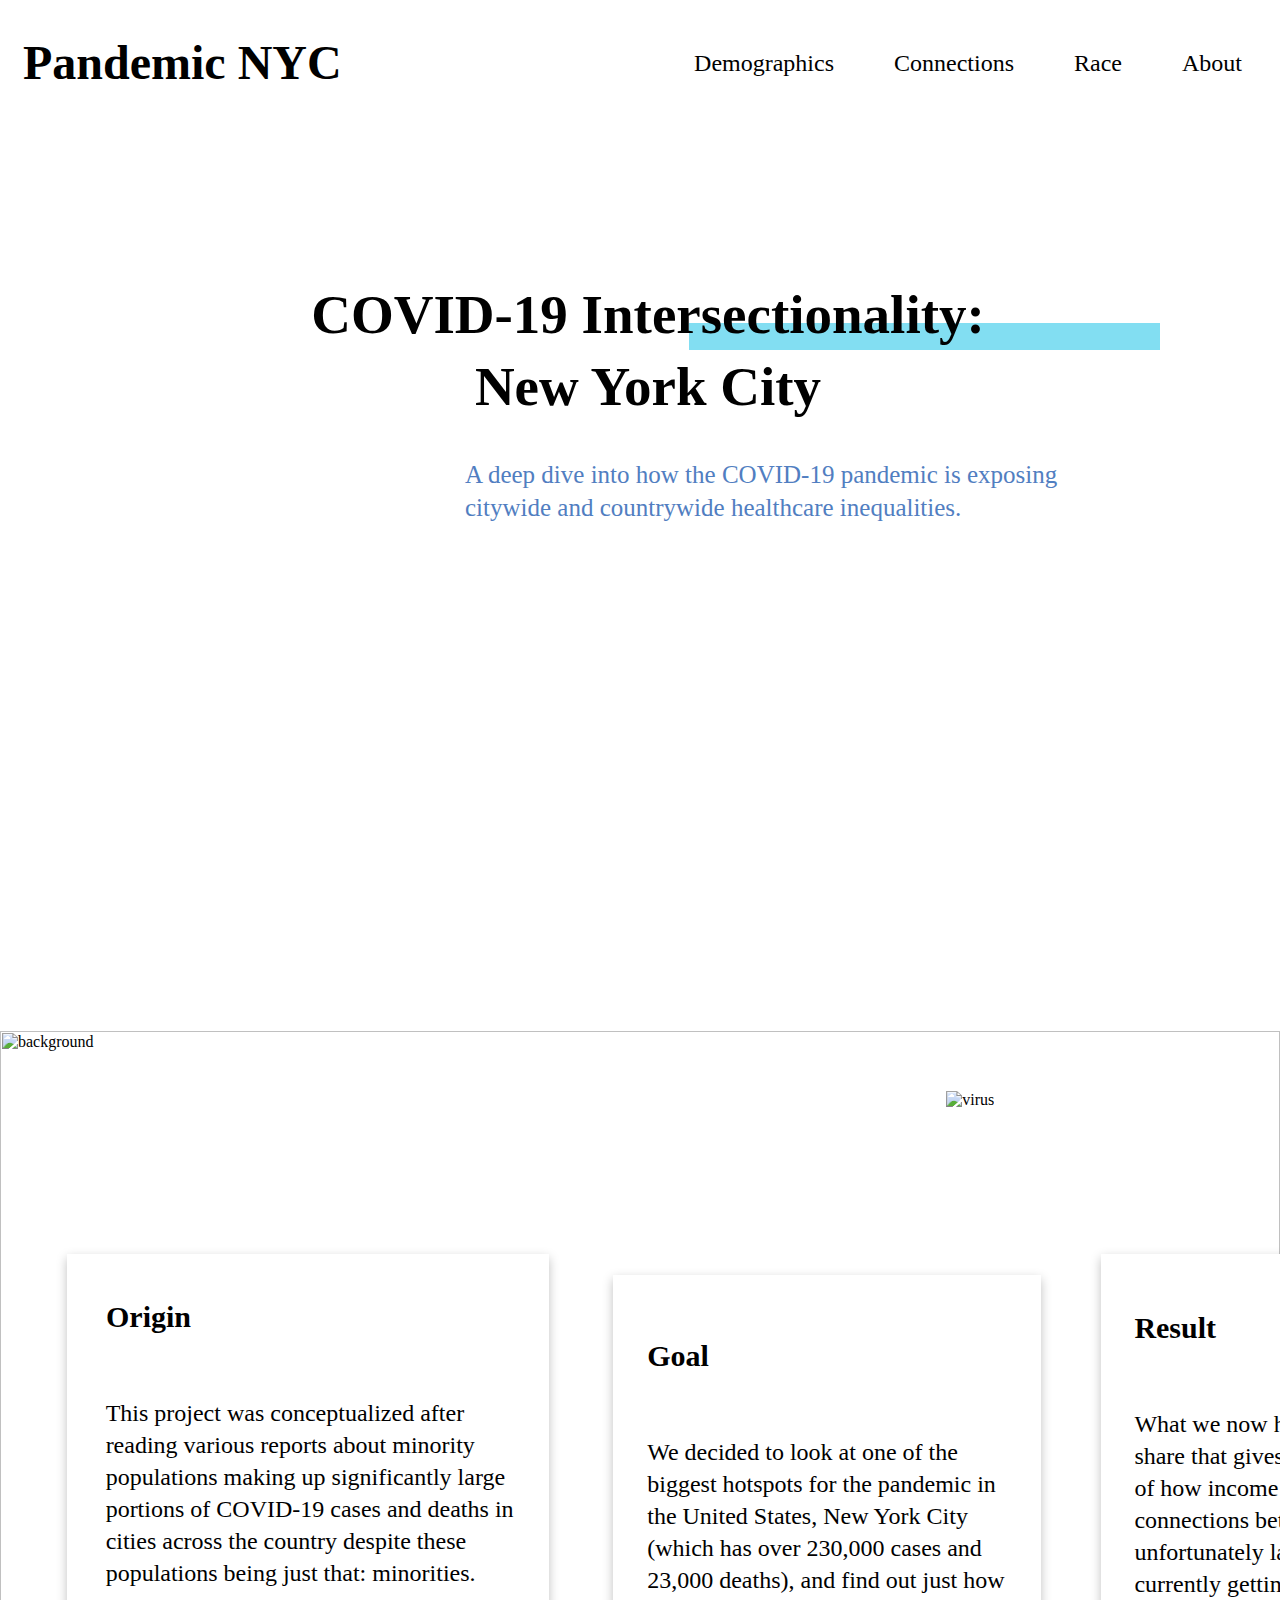
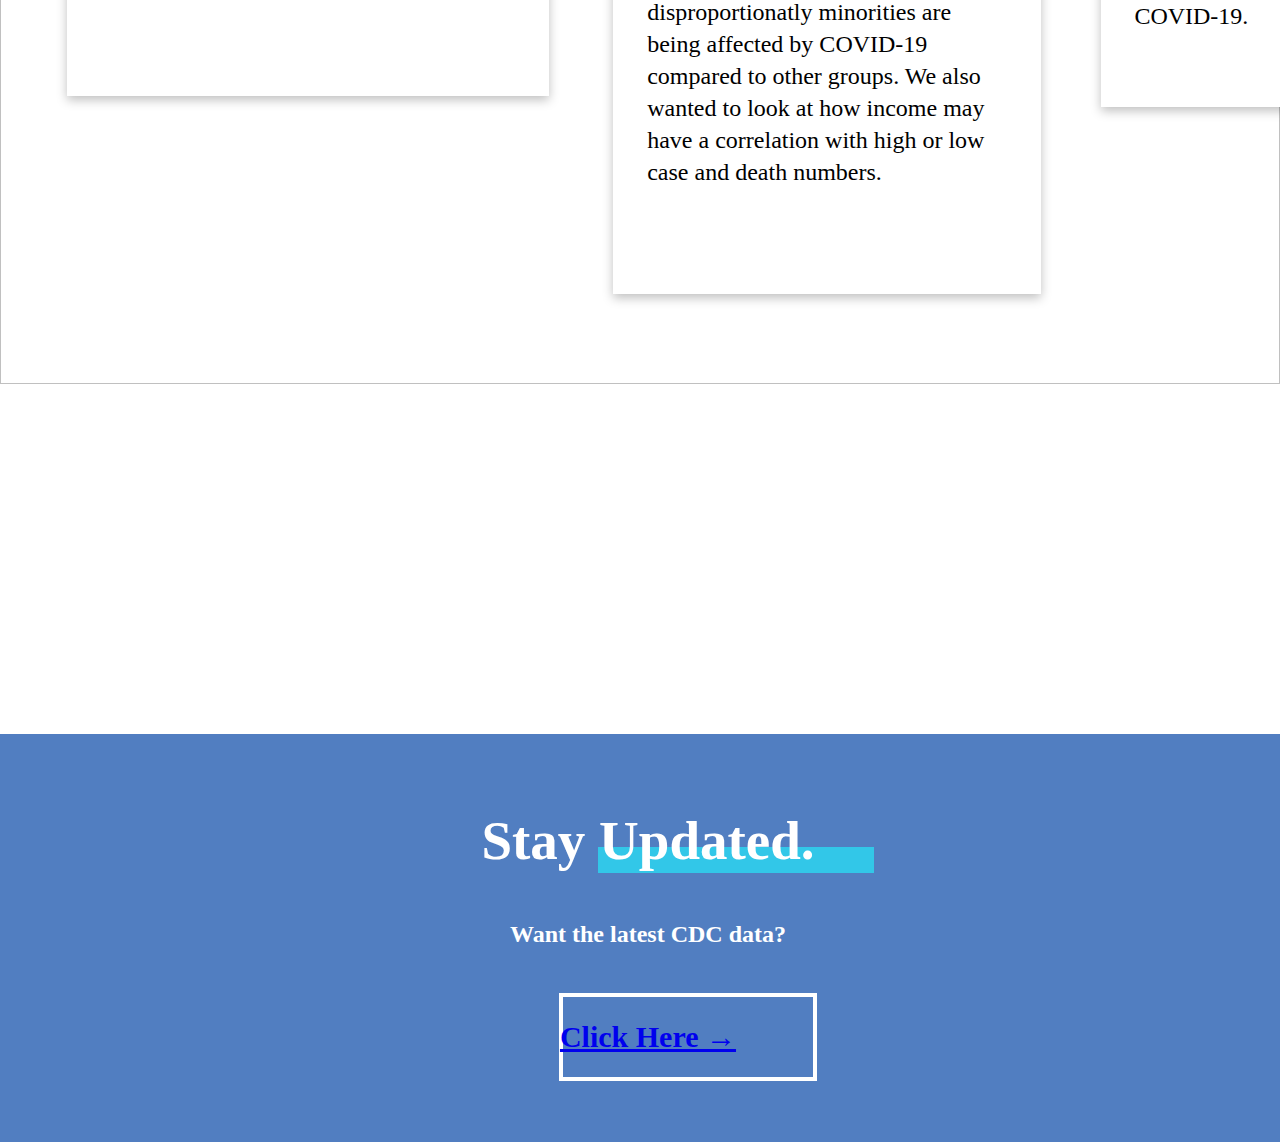
==== index.html @ a8d72f57 "Merge branch 'main' into main" ====
<header>
  <link rel="stylesheet" type="text/css" href="main.css" />
  <nav class="nav">   
    <h1>Pandemic NYC</h1>
    <ul class="nav-items">
      <li>Demographics</li>
      <li>Connections</li>
      <li>Race</li>
      <li>About</li>
    </ul>
  </nav>
</header>

<div class="title-text">
  <link rel="stylesheet" type="text/css" href="main.css" />
  <title1> COVID-19 Intersectionality:</title1>
  <title2>New York City</title2>
  <body1>
    A deep dive into how the COVID-19 pandemic is exposing citywide and countrywide healthcare inequalities.
  </body1>
  <rectangle1></rectangle1>
</div>

<div class="overview">


  <link rel="stylesheet" type="text/css" href="main.css" />
  <rectangle2></rectangle2>
  <rectangle3></rectangle3>

<div>
  
  <div id="image-b">
    <img src="image 3.png" alt="background" style="width: 100%;" height= "953px">
    <link rel="stylesheet" type="text/css" href="main.css" />
  </div>
  
  
  <div id="title3">
    <body> OVERVIEW 
      <link rel="stylesheet" type="text/css" href="main.css" />
    </body>
  </div>
  
  <div id="virus">
    <img src="Virus.png" alt="virus">
    <link rel="stylesheet" type="text/css" href="main.css" />
  </div>
  
  <div id="background_r1">
    <rectangle>
      <link rel="stylesheet" type="text/css" href="main.css" />
    </rectangle>
  </div>

  <div id="text_title">
    <header>Origin
      <link rel="stylesheet" type="text/css" href="main.css" />
    </header>
  </div>

  <div id="text_bod">
    <body>This project was conceptualized after reading various reports about minority populations making up significantly large portions of COVID-19 cases and deaths in cities across the country despite these populations being just that: minorities. 
      <link rel="stylesheet" type="text/css" href="main.css" />
    </body>
  </div>

  <div id="bottom_box">
    <rectangle>
      <link rel="stylesheet" type="text/css" href="main.css" />
    </rectangle>
  </div>

  <div id="updated">
    <body>Stay Updated.
      <link rel="stylesheet" type="text/css" href="main.css" />
    </body>
  </div>
  
  <div id="latest">
    <body>Want the latest CDC data?
      <link rel="stylesheet" type="text/css" href="main.css" />
    </body>
  </div>

  <div id="clickhere">
    <a href="https://covid.cdc.gov/covid-data-tracker/#trends_dailytrendscases" target="_blank">
      <body>Click Here →
        <link rel="stylesheet" type="text/css" href="main.css" />
      </body>
    </a>
  </div>

  <div id="background_r2">
    <rectangle>
      <link rel="stylesheet" type="text/css" href="main.css" />
    </rectangle>
  </div>

  <div id="text_title2">
    <header>Goal
      <link rel="stylesheet" type="text/css" href="main.css" />
    </header>
  </div>

  <div id="text_bod2">
    <body>We decided to look at one of the biggest hotspots for the pandemic in the United States, New York City (which has over 230,000 cases and 23,000 deaths), and find out just how disproportionatly minorities are being affected by COVID-19 compared to other groups. We also wanted to look at how income may have a correlation with high or low case and death numbers.
      <link rel="stylesheet" type="text/css" href="main.css" />
    </body>
  </div>
  
  <div id="background_r3">
    <rectangle>
      <link rel="stylesheet" type="text/css" href="main.css" />
    </rectangle>
  </div>

  <div id="text_title3">
    <header>Result
      <link rel="stylesheet" type="text/css" href="main.css" />
    </header>
  </div>

  <div id="text_bod3">
    <body>What we now have is lots of data to share that gives us a clearer picture of how income and race, and the connections between them, play an unfortunately large role in who is currently getting and dying from COVID-19.
      <link rel="stylesheet" type="text/css" href="main.css" />
    </body>
  </div>

</div>
---- main.css ----
nav {
  font-family: Futura;
  font-style: normal;
  font-weight: 300;
  font-size: 24px;
  line-height: 32px;
  color: #000000;
}

h1 {
  padding: 0px 15px;
}

.nav {
  display: flex;
  justify-content: space-between;
  align-items: center;
}

.nav-items {
  list-style: none;
  display: flex;
}

.nav-items > li {
  padding: 15px 30px;
}

title1 {
  position: absolute;
width: 100%;
height: 144px;
top: 278px;
text-align: center;

font-family: Futura;
font-style: normal;
font-weight: bold;
font-size: 55px;
line-height: 73px;


color: #000000;
}

title2 {
position: absolute;
width: 100%;
height: 83px;
top: 350px;
text-align: center;

font-family: Futura;
font-style: normal;
font-weight: bold;
font-size: 55px;
line-height: 73px;

color: #000000;

}

rectangle1 {
  position: absolute;
width: 471px;
height: 27px;
left: 689px;
top: 323px;
z-index: -1;
background: #82DEF2;
}

rectangle2 {
  position: absolute;
width: 276px;
height: 26px;
left: 46.7%;
top: 2447px;
z-index: -1;
background: #32C7E8;
margin: auto;
}

rectangle3 {
position: absolute;
width: 257.53px;
height: 88.4px;
left: 43.7%;
top: 2593px;

background: #517EC1;
border: 4px solid #FFFFFF;
box-sizing: border-box;
}
body1 {
position: absolute;
width: 679px;
height: 83px;
left: 465px;
top: 458px;

font-family: Futura;
font-style: normal;
font-weight: 500;
font-size: 25px;
line-height: 33px;

color: #517EC1;
}

#image-b {
  position: absolute;
width: 100%;
left: 0px;
top: 1031px;
}

#title3 {
  position: absolute;
width: 372.45px;
height: 95.3px;
left: 586.35px;
top: 1083.83px;

font-family: Futura;
font-style: normal;
font-weight: bold;
font-size: 55px;
line-height: 73px;
text-align: center;

color: #FFFFFF;

}

#virus {
  position: absolute;
width: 372.45px;
height: 95.3px;
left: 946.35px;
top: 1090.83px;
}

#background_r1 {
  position: absolute;
  width: 482.43px;
  height: 442.08px;
  left: 67.04px;
  top: 1253.57px;
  
  background: #FFFFFF;
  box-shadow: 0px 4px 10px rgba(0, 0, 0, 0.25);
  transform: matrix(1, 0, 0, 1, 0, 0);
}


#text_title {
  position: absolute;
width: 226px;
height: 57px;
left: 106px;
top: 1297px;

font-family: Futura;
font-style: normal;
font-weight: bold;
font-size: 30px;
line-height: 40px;

color: #000000;

}

#text_bod {
  position: absolute;
width: 408.86px;
height: 425.9px;
left: 105.64px;
top: 1397.06px;

font-family: Futura;
font-style: normal;
font-weight: 500;
font-size: 24px;
line-height: 32px;

color: #000000;
}


#bottom_box {

  position: absolute;
width: 100%;
height: 408px;
left: 0px;
top: 2334px;
z-index: -2;

background: #517EC1;
}

#background_r2 {
  position: absolute;
width: 428.45px;
height: 619.5px;
left: 612.95px;
top: 1274.76px;

background: #FFFFFF;
box-shadow: 0px 4px 10px rgba(0, 0, 0, 0.25);
transform: matrix(1, 0, 0, 1, 0, 0);
}

#text_title2 {
  position: absolute;
width: 363.11px;
height: 578.19px;
left: 647.23px;
top: 1335.55px;

font-family: Futura;
font-style: normal;
font-weight: bold;
font-size: 30px;
line-height: 40px;

color: #000000;

}

#text_bod2 {
  position: absolute;
width: 363.11px;
height: 578.19px;
left: 647.23px;
top: 1435.55px;

font-family: Futura;
font-style: normal;
font-weight: 500;
font-size: 24px;
line-height: 32px;

color: #000000;

}

#background_r3 {
  position: absolute;
  width: 425.66px;
  height: 453.49px;
  left: 1101.4px;
  top: 1253.8px;
  
  background: #FFFFFF;
  box-shadow: 0px 4px 10px rgba(0, 0, 0, 0.25);
  transform: matrix(1, 0, 0, 1, 0, 0);
}

#text_title3 {
  position: absolute;
width: 360.75px;
height: 338.73px;
left: 1134.39px;
top: 1307.58px;

font-family: Futura;
font-style: normal;
font-weight: bold;
font-size: 30px;
line-height: 40px;

color: #000000;
}

#text_bod3 {
position: absolute;
width: 360.75px;
height: 338.73px;
left: 1134.39px;
top: 1407.58px;
font-family: Futura;
font-style: normal;
font-weight: 500;
font-size: 24px;
line-height: 32px;
color: #000000;
}

#updated {
position: absolute;
width: 100%;
height: 86px;
top: 2404px;
text-align: center;
font-family: Futura;
font-style: normal;
font-weight: bold;
font-size: 55px;
line-height: 73px;
color: #FFFFFF;
}

#latest {
position: absolute;
width: 100%;
height: 48px;
top: 2518px;
text-align: center;
font-family: Futura;
font-style: normal;
font-weight: bold;
font-size: 24px;
line-height: 32px;
color: #FFFFFF;
}

#clickhere {
position: absolute;
width: 100%;
height: 40px;
top: 2617px;
text-align: center;
font-family: Futura;
font-style: normal;
font-weight: bold;
font-size: 30px;
line-height: 40px;
color: #FFFFFF;
}

/* visited link */
a:visited {
  color: #FFFFFF;
}


/* selected link */
a:active {
  color: #FFFFFF;
}
---- main.css ----
nav {
  font-family: Futura;
  font-style: normal;
  font-weight: 300;
  font-size: 24px;
  line-height: 32px;
  color: #000000;
}

h1 {
  padding: 0px 15px;
}

.nav {
  display: flex;
  justify-content: space-between;
  align-items: center;
}

.nav-items {
  list-style: none;
  display: flex;
}

.nav-items > li {
  padding: 15px 30px;
}

title1 {
  position: absolute;
width: 100%;
height: 144px;
top: 278px;
text-align: center;

font-family: Futura;
font-style: normal;
font-weight: bold;
font-size: 55px;
line-height: 73px;


color: #000000;
}

title2 {
position: absolute;
width: 100%;
height: 83px;
top: 350px;
text-align: center;

font-family: Futura;
font-style: normal;
font-weight: bold;
font-size: 55px;
line-height: 73px;

color: #000000;

}

rectangle1 {
  position: absolute;
width: 471px;
height: 27px;
left: 689px;
top: 323px;
z-index: -1;
background: #82DEF2;
}

rectangle2 {
  position: absolute;
width: 276px;
height: 26px;
left: 46.7%;
top: 2447px;
z-index: -1;
background: #32C7E8;
margin: auto;
}

rectangle3 {
position: absolute;
width: 257.53px;
height: 88.4px;
left: 43.7%;
top: 2593px;

background: #517EC1;
border: 4px solid #FFFFFF;
box-sizing: border-box;
}
body1 {
position: absolute;
width: 679px;
height: 83px;
left: 465px;
top: 458px;

font-family: Futura;
font-style: normal;
font-weight: 500;
font-size: 25px;
line-height: 33px;

color: #517EC1;
}

#image-b {
  position: absolute;
width: 100%;
left: 0px;
top: 1031px;
}

#title3 {
  position: absolute;
width: 372.45px;
height: 95.3px;
left: 586.35px;
top: 1083.83px;

font-family: Futura;
font-style: normal;
font-weight: bold;
font-size: 55px;
line-height: 73px;
text-align: center;

color: #FFFFFF;

}

#virus {
  position: absolute;
width: 372.45px;
height: 95.3px;
left: 946.35px;
top: 1090.83px;
}

#background_r1 {
  position: absolute;
  width: 482.43px;
  height: 442.08px;
  left: 67.04px;
  top: 1253.57px;
  
  background: #FFFFFF;
  box-shadow: 0px 4px 10px rgba(0, 0, 0, 0.25);
  transform: matrix(1, 0, 0, 1, 0, 0);
}


#text_title {
  position: absolute;
width: 226px;
height: 57px;
left: 106px;
top: 1297px;

font-family: Futura;
font-style: normal;
font-weight: bold;
font-size: 30px;
line-height: 40px;

color: #000000;

}

#text_bod {
  position: absolute;
width: 408.86px;
height: 425.9px;
left: 105.64px;
top: 1397.06px;

font-family: Futura;
font-style: normal;
font-weight: 500;
font-size: 24px;
line-height: 32px;

color: #000000;
}


#bottom_box {

  position: absolute;
width: 100%;
height: 408px;
left: 0px;
top: 2334px;
z-index: -2;

background: #517EC1;
}

#background_r2 {
  position: absolute;
width: 428.45px;
height: 619.5px;
left: 612.95px;
top: 1274.76px;

background: #FFFFFF;
box-shadow: 0px 4px 10px rgba(0, 0, 0, 0.25);
transform: matrix(1, 0, 0, 1, 0, 0);
}

#text_title2 {
  position: absolute;
width: 363.11px;
height: 578.19px;
left: 647.23px;
top: 1335.55px;

font-family: Futura;
font-style: normal;
font-weight: bold;
font-size: 30px;
line-height: 40px;

color: #000000;

}

#text_bod2 {
  position: absolute;
width: 363.11px;
height: 578.19px;
left: 647.23px;
top: 1435.55px;

font-family: Futura;
font-style: normal;
font-weight: 500;
font-size: 24px;
line-height: 32px;

color: #000000;

}

#background_r3 {
  position: absolute;
  width: 425.66px;
  height: 453.49px;
  left: 1101.4px;
  top: 1253.8px;
  
  background: #FFFFFF;
  box-shadow: 0px 4px 10px rgba(0, 0, 0, 0.25);
  transform: matrix(1, 0, 0, 1, 0, 0);
}

#text_title3 {
  position: absolute;
width: 360.75px;
height: 338.73px;
left: 1134.39px;
top: 1307.58px;

font-family: Futura;
font-style: normal;
font-weight: bold;
font-size: 30px;
line-height: 40px;

color: #000000;
}

#text_bod3 {
position: absolute;
width: 360.75px;
height: 338.73px;
left: 1134.39px;
top: 1407.58px;
font-family: Futura;
font-style: normal;
font-weight: 500;
font-size: 24px;
line-height: 32px;
color: #000000;
}

#updated {
position: absolute;
width: 100%;
height: 86px;
top: 2404px;
text-align: center;
font-family: Futura;
font-style: normal;
font-weight: bold;
font-size: 55px;
line-height: 73px;
color: #FFFFFF;
}

#latest {
position: absolute;
width: 100%;
height: 48px;
top: 2518px;
text-align: center;
font-family: Futura;
font-style: normal;
font-weight: bold;
font-size: 24px;
line-height: 32px;
color: #FFFFFF;
}

#clickhere {
position: absolute;
width: 100%;
height: 40px;
top: 2617px;
text-align: center;
font-family: Futura;
font-style: normal;
font-weight: bold;
font-size: 30px;
line-height: 40px;
color: #FFFFFF;
}

/* visited link */
a:visited {
  color: #FFFFFF;
}


/* selected link */
a:active {
  color: #FFFFFF;
}
---- main.css ----
nav {
  font-family: Futura;
  font-style: normal;
  font-weight: 300;
  font-size: 24px;
  line-height: 32px;
  color: #000000;
}

h1 {
  padding: 0px 15px;
}

.nav {
  display: flex;
  justify-content: space-between;
  align-items: center;
}

.nav-items {
  list-style: none;
  display: flex;
}

.nav-items > li {
  padding: 15px 30px;
}

title1 {
  position: absolute;
width: 100%;
height: 144px;
top: 278px;
text-align: center;

font-family: Futura;
font-style: normal;
font-weight: bold;
font-size: 55px;
line-height: 73px;


color: #000000;
}

title2 {
position: absolute;
width: 100%;
height: 83px;
top: 350px;
text-align: center;

font-family: Futura;
font-style: normal;
font-weight: bold;
font-size: 55px;
line-height: 73px;

color: #000000;

}

rectangle1 {
  position: absolute;
width: 471px;
height: 27px;
left: 689px;
top: 323px;
z-index: -1;
background: #82DEF2;
}

rectangle2 {
  position: absolute;
width: 276px;
height: 26px;
left: 46.7%;
top: 2447px;
z-index: -1;
background: #32C7E8;
margin: auto;
}

rectangle3 {
position: absolute;
width: 257.53px;
height: 88.4px;
left: 43.7%;
top: 2593px;

background: #517EC1;
border: 4px solid #FFFFFF;
box-sizing: border-box;
}
body1 {
position: absolute;
width: 679px;
height: 83px;
left: 465px;
top: 458px;

font-family: Futura;
font-style: normal;
font-weight: 500;
font-size: 25px;
line-height: 33px;

color: #517EC1;
}

#image-b {
  position: absolute;
width: 100%;
left: 0px;
top: 1031px;
}

#title3 {
  position: absolute;
width: 372.45px;
height: 95.3px;
left: 586.35px;
top: 1083.83px;

font-family: Futura;
font-style: normal;
font-weight: bold;
font-size: 55px;
line-height: 73px;
text-align: center;

color: #FFFFFF;

}

#virus {
  position: absolute;
width: 372.45px;
height: 95.3px;
left: 946.35px;
top: 1090.83px;
}

#background_r1 {
  position: absolute;
  width: 482.43px;
  height: 442.08px;
  left: 67.04px;
  top: 1253.57px;
  
  background: #FFFFFF;
  box-shadow: 0px 4px 10px rgba(0, 0, 0, 0.25);
  transform: matrix(1, 0, 0, 1, 0, 0);
}


#text_title {
  position: absolute;
width: 226px;
height: 57px;
left: 106px;
top: 1297px;

font-family: Futura;
font-style: normal;
font-weight: bold;
font-size: 30px;
line-height: 40px;

color: #000000;

}

#text_bod {
  position: absolute;
width: 408.86px;
height: 425.9px;
left: 105.64px;
top: 1397.06px;

font-family: Futura;
font-style: normal;
font-weight: 500;
font-size: 24px;
line-height: 32px;

color: #000000;
}


#bottom_box {

  position: absolute;
width: 100%;
height: 408px;
left: 0px;
top: 2334px;
z-index: -2;

background: #517EC1;
}

#background_r2 {
  position: absolute;
width: 428.45px;
height: 619.5px;
left: 612.95px;
top: 1274.76px;

background: #FFFFFF;
box-shadow: 0px 4px 10px rgba(0, 0, 0, 0.25);
transform: matrix(1, 0, 0, 1, 0, 0);
}

#text_title2 {
  position: absolute;
width: 363.11px;
height: 578.19px;
left: 647.23px;
top: 1335.55px;

font-family: Futura;
font-style: normal;
font-weight: bold;
font-size: 30px;
line-height: 40px;

color: #000000;

}

#text_bod2 {
  position: absolute;
width: 363.11px;
height: 578.19px;
left: 647.23px;
top: 1435.55px;

font-family: Futura;
font-style: normal;
font-weight: 500;
font-size: 24px;
line-height: 32px;

color: #000000;

}

#background_r3 {
  position: absolute;
  width: 425.66px;
  height: 453.49px;
  left: 1101.4px;
  top: 1253.8px;
  
  background: #FFFFFF;
  box-shadow: 0px 4px 10px rgba(0, 0, 0, 0.25);
  transform: matrix(1, 0, 0, 1, 0, 0);
}

#text_title3 {
  position: absolute;
width: 360.75px;
height: 338.73px;
left: 1134.39px;
top: 1307.58px;

font-family: Futura;
font-style: normal;
font-weight: bold;
font-size: 30px;
line-height: 40px;

color: #000000;
}

#text_bod3 {
position: absolute;
width: 360.75px;
height: 338.73px;
left: 1134.39px;
top: 1407.58px;
font-family: Futura;
font-style: normal;
font-weight: 500;
font-size: 24px;
line-height: 32px;
color: #000000;
}

#updated {
position: absolute;
width: 100%;
height: 86px;
top: 2404px;
text-align: center;
font-family: Futura;
font-style: normal;
font-weight: bold;
font-size: 55px;
line-height: 73px;
color: #FFFFFF;
}

#latest {
position: absolute;
width: 100%;
height: 48px;
top: 2518px;
text-align: center;
font-family: Futura;
font-style: normal;
font-weight: bold;
font-size: 24px;
line-height: 32px;
color: #FFFFFF;
}

#clickhere {
position: absolute;
width: 100%;
height: 40px;
top: 2617px;
text-align: center;
font-family: Futura;
font-style: normal;
font-weight: bold;
font-size: 30px;
line-height: 40px;
color: #FFFFFF;
}

/* visited link */
a:visited {
  color: #FFFFFF;
}


/* selected link */
a:active {
  color: #FFFFFF;
}
---- main.css ----
nav {
  font-family: Futura;
  font-style: normal;
  font-weight: 300;
  font-size: 24px;
  line-height: 32px;
  color: #000000;
}

h1 {
  padding: 0px 15px;
}

.nav {
  display: flex;
  justify-content: space-between;
  align-items: center;
}

.nav-items {
  list-style: none;
  display: flex;
}

.nav-items > li {
  padding: 15px 30px;
}

title1 {
  position: absolute;
width: 100%;
height: 144px;
top: 278px;
text-align: center;

font-family: Futura;
font-style: normal;
font-weight: bold;
font-size: 55px;
line-height: 73px;


color: #000000;
}

title2 {
position: absolute;
width: 100%;
height: 83px;
top: 350px;
text-align: center;

font-family: Futura;
font-style: normal;
font-weight: bold;
font-size: 55px;
line-height: 73px;

color: #000000;

}

rectangle1 {
  position: absolute;
width: 471px;
height: 27px;
left: 689px;
top: 323px;
z-index: -1;
background: #82DEF2;
}

rectangle2 {
  position: absolute;
width: 276px;
height: 26px;
left: 46.7%;
top: 2447px;
z-index: -1;
background: #32C7E8;
margin: auto;
}

rectangle3 {
position: absolute;
width: 257.53px;
height: 88.4px;
left: 43.7%;
top: 2593px;

background: #517EC1;
border: 4px solid #FFFFFF;
box-sizing: border-box;
}
body1 {
position: absolute;
width: 679px;
height: 83px;
left: 465px;
top: 458px;

font-family: Futura;
font-style: normal;
font-weight: 500;
font-size: 25px;
line-height: 33px;

color: #517EC1;
}

#image-b {
  position: absolute;
width: 100%;
left: 0px;
top: 1031px;
}

#title3 {
  position: absolute;
width: 372.45px;
height: 95.3px;
left: 586.35px;
top: 1083.83px;

font-family: Futura;
font-style: normal;
font-weight: bold;
font-size: 55px;
line-height: 73px;
text-align: center;

color: #FFFFFF;

}

#virus {
  position: absolute;
width: 372.45px;
height: 95.3px;
left: 946.35px;
top: 1090.83px;
}

#background_r1 {
  position: absolute;
  width: 482.43px;
  height: 442.08px;
  left: 67.04px;
  top: 1253.57px;
  
  background: #FFFFFF;
  box-shadow: 0px 4px 10px rgba(0, 0, 0, 0.25);
  transform: matrix(1, 0, 0, 1, 0, 0);
}


#text_title {
  position: absolute;
width: 226px;
height: 57px;
left: 106px;
top: 1297px;

font-family: Futura;
font-style: normal;
font-weight: bold;
font-size: 30px;
line-height: 40px;

color: #000000;

}

#text_bod {
  position: absolute;
width: 408.86px;
height: 425.9px;
left: 105.64px;
top: 1397.06px;

font-family: Futura;
font-style: normal;
font-weight: 500;
font-size: 24px;
line-height: 32px;

color: #000000;
}


#bottom_box {

  position: absolute;
width: 100%;
height: 408px;
left: 0px;
top: 2334px;
z-index: -2;

background: #517EC1;
}

#background_r2 {
  position: absolute;
width: 428.45px;
height: 619.5px;
left: 612.95px;
top: 1274.76px;

background: #FFFFFF;
box-shadow: 0px 4px 10px rgba(0, 0, 0, 0.25);
transform: matrix(1, 0, 0, 1, 0, 0);
}

#text_title2 {
  position: absolute;
width: 363.11px;
height: 578.19px;
left: 647.23px;
top: 1335.55px;

font-family: Futura;
font-style: normal;
font-weight: bold;
font-size: 30px;
line-height: 40px;

color: #000000;

}

#text_bod2 {
  position: absolute;
width: 363.11px;
height: 578.19px;
left: 647.23px;
top: 1435.55px;

font-family: Futura;
font-style: normal;
font-weight: 500;
font-size: 24px;
line-height: 32px;

color: #000000;

}

#background_r3 {
  position: absolute;
  width: 425.66px;
  height: 453.49px;
  left: 1101.4px;
  top: 1253.8px;
  
  background: #FFFFFF;
  box-shadow: 0px 4px 10px rgba(0, 0, 0, 0.25);
  transform: matrix(1, 0, 0, 1, 0, 0);
}

#text_title3 {
  position: absolute;
width: 360.75px;
height: 338.73px;
left: 1134.39px;
top: 1307.58px;

font-family: Futura;
font-style: normal;
font-weight: bold;
font-size: 30px;
line-height: 40px;

color: #000000;
}

#text_bod3 {
position: absolute;
width: 360.75px;
height: 338.73px;
left: 1134.39px;
top: 1407.58px;
font-family: Futura;
font-style: normal;
font-weight: 500;
font-size: 24px;
line-height: 32px;
color: #000000;
}

#updated {
position: absolute;
width: 100%;
height: 86px;
top: 2404px;
text-align: center;
font-family: Futura;
font-style: normal;
font-weight: bold;
font-size: 55px;
line-height: 73px;
color: #FFFFFF;
}

#latest {
position: absolute;
width: 100%;
height: 48px;
top: 2518px;
text-align: center;
font-family: Futura;
font-style: normal;
font-weight: bold;
font-size: 24px;
line-height: 32px;
color: #FFFFFF;
}

#clickhere {
position: absolute;
width: 100%;
height: 40px;
top: 2617px;
text-align: center;
font-family: Futura;
font-style: normal;
font-weight: bold;
font-size: 30px;
line-height: 40px;
color: #FFFFFF;
}

/* visited link */
a:visited {
  color: #FFFFFF;
}


/* selected link */
a:active {
  color: #FFFFFF;
}
---- main.css ----
nav {
  font-family: Futura;
  font-style: normal;
  font-weight: 300;
  font-size: 24px;
  line-height: 32px;
  color: #000000;
}

h1 {
  padding: 0px 15px;
}

.nav {
  display: flex;
  justify-content: space-between;
  align-items: center;
}

.nav-items {
  list-style: none;
  display: flex;
}

.nav-items > li {
  padding: 15px 30px;
}

title1 {
  position: absolute;
width: 100%;
height: 144px;
top: 278px;
text-align: center;

font-family: Futura;
font-style: normal;
font-weight: bold;
font-size: 55px;
line-height: 73px;


color: #000000;
}

title2 {
position: absolute;
width: 100%;
height: 83px;
top: 350px;
text-align: center;

font-family: Futura;
font-style: normal;
font-weight: bold;
font-size: 55px;
line-height: 73px;

color: #000000;

}

rectangle1 {
  position: absolute;
width: 471px;
height: 27px;
left: 689px;
top: 323px;
z-index: -1;
background: #82DEF2;
}

rectangle2 {
  position: absolute;
width: 276px;
height: 26px;
left: 46.7%;
top: 2447px;
z-index: -1;
background: #32C7E8;
margin: auto;
}

rectangle3 {
position: absolute;
width: 257.53px;
height: 88.4px;
left: 43.7%;
top: 2593px;

background: #517EC1;
border: 4px solid #FFFFFF;
box-sizing: border-box;
}
body1 {
position: absolute;
width: 679px;
height: 83px;
left: 465px;
top: 458px;

font-family: Futura;
font-style: normal;
font-weight: 500;
font-size: 25px;
line-height: 33px;

color: #517EC1;
}

#image-b {
  position: absolute;
width: 100%;
left: 0px;
top: 1031px;
}

#title3 {
  position: absolute;
width: 372.45px;
height: 95.3px;
left: 586.35px;
top: 1083.83px;

font-family: Futura;
font-style: normal;
font-weight: bold;
font-size: 55px;
line-height: 73px;
text-align: center;

color: #FFFFFF;

}

#virus {
  position: absolute;
width: 372.45px;
height: 95.3px;
left: 946.35px;
top: 1090.83px;
}

#background_r1 {
  position: absolute;
  width: 482.43px;
  height: 442.08px;
  left: 67.04px;
  top: 1253.57px;
  
  background: #FFFFFF;
  box-shadow: 0px 4px 10px rgba(0, 0, 0, 0.25);
  transform: matrix(1, 0, 0, 1, 0, 0);
}


#text_title {
  position: absolute;
width: 226px;
height: 57px;
left: 106px;
top: 1297px;

font-family: Futura;
font-style: normal;
font-weight: bold;
font-size: 30px;
line-height: 40px;

color: #000000;

}

#text_bod {
  position: absolute;
width: 408.86px;
height: 425.9px;
left: 105.64px;
top: 1397.06px;

font-family: Futura;
font-style: normal;
font-weight: 500;
font-size: 24px;
line-height: 32px;

color: #000000;
}


#bottom_box {

  position: absolute;
width: 100%;
height: 408px;
left: 0px;
top: 2334px;
z-index: -2;

background: #517EC1;
}

#background_r2 {
  position: absolute;
width: 428.45px;
height: 619.5px;
left: 612.95px;
top: 1274.76px;

background: #FFFFFF;
box-shadow: 0px 4px 10px rgba(0, 0, 0, 0.25);
transform: matrix(1, 0, 0, 1, 0, 0);
}

#text_title2 {
  position: absolute;
width: 363.11px;
height: 578.19px;
left: 647.23px;
top: 1335.55px;

font-family: Futura;
font-style: normal;
font-weight: bold;
font-size: 30px;
line-height: 40px;

color: #000000;

}

#text_bod2 {
  position: absolute;
width: 363.11px;
height: 578.19px;
left: 647.23px;
top: 1435.55px;

font-family: Futura;
font-style: normal;
font-weight: 500;
font-size: 24px;
line-height: 32px;

color: #000000;

}

#background_r3 {
  position: absolute;
  width: 425.66px;
  height: 453.49px;
  left: 1101.4px;
  top: 1253.8px;
  
  background: #FFFFFF;
  box-shadow: 0px 4px 10px rgba(0, 0, 0, 0.25);
  transform: matrix(1, 0, 0, 1, 0, 0);
}

#text_title3 {
  position: absolute;
width: 360.75px;
height: 338.73px;
left: 1134.39px;
top: 1307.58px;

font-family: Futura;
font-style: normal;
font-weight: bold;
font-size: 30px;
line-height: 40px;

color: #000000;
}

#text_bod3 {
position: absolute;
width: 360.75px;
height: 338.73px;
left: 1134.39px;
top: 1407.58px;
font-family: Futura;
font-style: normal;
font-weight: 500;
font-size: 24px;
line-height: 32px;
color: #000000;
}

#updated {
position: absolute;
width: 100%;
height: 86px;
top: 2404px;
text-align: center;
font-family: Futura;
font-style: normal;
font-weight: bold;
font-size: 55px;
line-height: 73px;
color: #FFFFFF;
}

#latest {
position: absolute;
width: 100%;
height: 48px;
top: 2518px;
text-align: center;
font-family: Futura;
font-style: normal;
font-weight: bold;
font-size: 24px;
line-height: 32px;
color: #FFFFFF;
}

#clickhere {
position: absolute;
width: 100%;
height: 40px;
top: 2617px;
text-align: center;
font-family: Futura;
font-style: normal;
font-weight: bold;
font-size: 30px;
line-height: 40px;
color: #FFFFFF;
}

/* visited link */
a:visited {
  color: #FFFFFF;
}


/* selected link */
a:active {
  color: #FFFFFF;
}
---- main.css ----
nav {
  font-family: Futura;
  font-style: normal;
  font-weight: 300;
  font-size: 24px;
  line-height: 32px;
  color: #000000;
}

h1 {
  padding: 0px 15px;
}

.nav {
  display: flex;
  justify-content: space-between;
  align-items: center;
}

.nav-items {
  list-style: none;
  display: flex;
}

.nav-items > li {
  padding: 15px 30px;
}

title1 {
  position: absolute;
width: 100%;
height: 144px;
top: 278px;
text-align: center;

font-family: Futura;
font-style: normal;
font-weight: bold;
font-size: 55px;
line-height: 73px;


color: #000000;
}

title2 {
position: absolute;
width: 100%;
height: 83px;
top: 350px;
text-align: center;

font-family: Futura;
font-style: normal;
font-weight: bold;
font-size: 55px;
line-height: 73px;

color: #000000;

}

rectangle1 {
  position: absolute;
width: 471px;
height: 27px;
left: 689px;
top: 323px;
z-index: -1;
background: #82DEF2;
}

rectangle2 {
  position: absolute;
width: 276px;
height: 26px;
left: 46.7%;
top: 2447px;
z-index: -1;
background: #32C7E8;
margin: auto;
}

rectangle3 {
position: absolute;
width: 257.53px;
height: 88.4px;
left: 43.7%;
top: 2593px;

background: #517EC1;
border: 4px solid #FFFFFF;
box-sizing: border-box;
}
body1 {
position: absolute;
width: 679px;
height: 83px;
left: 465px;
top: 458px;

font-family: Futura;
font-style: normal;
font-weight: 500;
font-size: 25px;
line-height: 33px;

color: #517EC1;
}

#image-b {
  position: absolute;
width: 100%;
left: 0px;
top: 1031px;
}

#title3 {
  position: absolute;
width: 372.45px;
height: 95.3px;
left: 586.35px;
top: 1083.83px;

font-family: Futura;
font-style: normal;
font-weight: bold;
font-size: 55px;
line-height: 73px;
text-align: center;

color: #FFFFFF;

}

#virus {
  position: absolute;
width: 372.45px;
height: 95.3px;
left: 946.35px;
top: 1090.83px;
}

#background_r1 {
  position: absolute;
  width: 482.43px;
  height: 442.08px;
  left: 67.04px;
  top: 1253.57px;
  
  background: #FFFFFF;
  box-shadow: 0px 4px 10px rgba(0, 0, 0, 0.25);
  transform: matrix(1, 0, 0, 1, 0, 0);
}


#text_title {
  position: absolute;
width: 226px;
height: 57px;
left: 106px;
top: 1297px;

font-family: Futura;
font-style: normal;
font-weight: bold;
font-size: 30px;
line-height: 40px;

color: #000000;

}

#text_bod {
  position: absolute;
width: 408.86px;
height: 425.9px;
left: 105.64px;
top: 1397.06px;

font-family: Futura;
font-style: normal;
font-weight: 500;
font-size: 24px;
line-height: 32px;

color: #000000;
}


#bottom_box {

  position: absolute;
width: 100%;
height: 408px;
left: 0px;
top: 2334px;
z-index: -2;

background: #517EC1;
}

#background_r2 {
  position: absolute;
width: 428.45px;
height: 619.5px;
left: 612.95px;
top: 1274.76px;

background: #FFFFFF;
box-shadow: 0px 4px 10px rgba(0, 0, 0, 0.25);
transform: matrix(1, 0, 0, 1, 0, 0);
}

#text_title2 {
  position: absolute;
width: 363.11px;
height: 578.19px;
left: 647.23px;
top: 1335.55px;

font-family: Futura;
font-style: normal;
font-weight: bold;
font-size: 30px;
line-height: 40px;

color: #000000;

}

#text_bod2 {
  position: absolute;
width: 363.11px;
height: 578.19px;
left: 647.23px;
top: 1435.55px;

font-family: Futura;
font-style: normal;
font-weight: 500;
font-size: 24px;
line-height: 32px;

color: #000000;

}

#background_r3 {
  position: absolute;
  width: 425.66px;
  height: 453.49px;
  left: 1101.4px;
  top: 1253.8px;
  
  background: #FFFFFF;
  box-shadow: 0px 4px 10px rgba(0, 0, 0, 0.25);
  transform: matrix(1, 0, 0, 1, 0, 0);
}

#text_title3 {
  position: absolute;
width: 360.75px;
height: 338.73px;
left: 1134.39px;
top: 1307.58px;

font-family: Futura;
font-style: normal;
font-weight: bold;
font-size: 30px;
line-height: 40px;

color: #000000;
}

#text_bod3 {
position: absolute;
width: 360.75px;
height: 338.73px;
left: 1134.39px;
top: 1407.58px;
font-family: Futura;
font-style: normal;
font-weight: 500;
font-size: 24px;
line-height: 32px;
color: #000000;
}

#updated {
position: absolute;
width: 100%;
height: 86px;
top: 2404px;
text-align: center;
font-family: Futura;
font-style: normal;
font-weight: bold;
font-size: 55px;
line-height: 73px;
color: #FFFFFF;
}

#latest {
position: absolute;
width: 100%;
height: 48px;
top: 2518px;
text-align: center;
font-family: Futura;
font-style: normal;
font-weight: bold;
font-size: 24px;
line-height: 32px;
color: #FFFFFF;
}

#clickhere {
position: absolute;
width: 100%;
height: 40px;
top: 2617px;
text-align: center;
font-family: Futura;
font-style: normal;
font-weight: bold;
font-size: 30px;
line-height: 40px;
color: #FFFFFF;
}

/* visited link */
a:visited {
  color: #FFFFFF;
}


/* selected link */
a:active {
  color: #FFFFFF;
}
---- main.css ----
nav {
  font-family: Futura;
  font-style: normal;
  font-weight: 300;
  font-size: 24px;
  line-height: 32px;
  color: #000000;
}

h1 {
  padding: 0px 15px;
}

.nav {
  display: flex;
  justify-content: space-between;
  align-items: center;
}

.nav-items {
  list-style: none;
  display: flex;
}

.nav-items > li {
  padding: 15px 30px;
}

title1 {
  position: absolute;
width: 100%;
height: 144px;
top: 278px;
text-align: center;

font-family: Futura;
font-style: normal;
font-weight: bold;
font-size: 55px;
line-height: 73px;


color: #000000;
}

title2 {
position: absolute;
width: 100%;
height: 83px;
top: 350px;
text-align: center;

font-family: Futura;
font-style: normal;
font-weight: bold;
font-size: 55px;
line-height: 73px;

color: #000000;

}

rectangle1 {
  position: absolute;
width: 471px;
height: 27px;
left: 689px;
top: 323px;
z-index: -1;
background: #82DEF2;
}

rectangle2 {
  position: absolute;
width: 276px;
height: 26px;
left: 46.7%;
top: 2447px;
z-index: -1;
background: #32C7E8;
margin: auto;
}

rectangle3 {
position: absolute;
width: 257.53px;
height: 88.4px;
left: 43.7%;
top: 2593px;

background: #517EC1;
border: 4px solid #FFFFFF;
box-sizing: border-box;
}
body1 {
position: absolute;
width: 679px;
height: 83px;
left: 465px;
top: 458px;

font-family: Futura;
font-style: normal;
font-weight: 500;
font-size: 25px;
line-height: 33px;

color: #517EC1;
}

#image-b {
  position: absolute;
width: 100%;
left: 0px;
top: 1031px;
}

#title3 {
  position: absolute;
width: 372.45px;
height: 95.3px;
left: 586.35px;
top: 1083.83px;

font-family: Futura;
font-style: normal;
font-weight: bold;
font-size: 55px;
line-height: 73px;
text-align: center;

color: #FFFFFF;

}

#virus {
  position: absolute;
width: 372.45px;
height: 95.3px;
left: 946.35px;
top: 1090.83px;
}

#background_r1 {
  position: absolute;
  width: 482.43px;
  height: 442.08px;
  left: 67.04px;
  top: 1253.57px;
  
  background: #FFFFFF;
  box-shadow: 0px 4px 10px rgba(0, 0, 0, 0.25);
  transform: matrix(1, 0, 0, 1, 0, 0);
}


#text_title {
  position: absolute;
width: 226px;
height: 57px;
left: 106px;
top: 1297px;

font-family: Futura;
font-style: normal;
font-weight: bold;
font-size: 30px;
line-height: 40px;

color: #000000;

}

#text_bod {
  position: absolute;
width: 408.86px;
height: 425.9px;
left: 105.64px;
top: 1397.06px;

font-family: Futura;
font-style: normal;
font-weight: 500;
font-size: 24px;
line-height: 32px;

color: #000000;
}


#bottom_box {

  position: absolute;
width: 100%;
height: 408px;
left: 0px;
top: 2334px;
z-index: -2;

background: #517EC1;
}

#background_r2 {
  position: absolute;
width: 428.45px;
height: 619.5px;
left: 612.95px;
top: 1274.76px;

background: #FFFFFF;
box-shadow: 0px 4px 10px rgba(0, 0, 0, 0.25);
transform: matrix(1, 0, 0, 1, 0, 0);
}

#text_title2 {
  position: absolute;
width: 363.11px;
height: 578.19px;
left: 647.23px;
top: 1335.55px;

font-family: Futura;
font-style: normal;
font-weight: bold;
font-size: 30px;
line-height: 40px;

color: #000000;

}

#text_bod2 {
  position: absolute;
width: 363.11px;
height: 578.19px;
left: 647.23px;
top: 1435.55px;

font-family: Futura;
font-style: normal;
font-weight: 500;
font-size: 24px;
line-height: 32px;

color: #000000;

}

#background_r3 {
  position: absolute;
  width: 425.66px;
  height: 453.49px;
  left: 1101.4px;
  top: 1253.8px;
  
  background: #FFFFFF;
  box-shadow: 0px 4px 10px rgba(0, 0, 0, 0.25);
  transform: matrix(1, 0, 0, 1, 0, 0);
}

#text_title3 {
  position: absolute;
width: 360.75px;
height: 338.73px;
left: 1134.39px;
top: 1307.58px;

font-family: Futura;
font-style: normal;
font-weight: bold;
font-size: 30px;
line-height: 40px;

color: #000000;
}

#text_bod3 {
position: absolute;
width: 360.75px;
height: 338.73px;
left: 1134.39px;
top: 1407.58px;
font-family: Futura;
font-style: normal;
font-weight: 500;
font-size: 24px;
line-height: 32px;
color: #000000;
}

#updated {
position: absolute;
width: 100%;
height: 86px;
top: 2404px;
text-align: center;
font-family: Futura;
font-style: normal;
font-weight: bold;
font-size: 55px;
line-height: 73px;
color: #FFFFFF;
}

#latest {
position: absolute;
width: 100%;
height: 48px;
top: 2518px;
text-align: center;
font-family: Futura;
font-style: normal;
font-weight: bold;
font-size: 24px;
line-height: 32px;
color: #FFFFFF;
}

#clickhere {
position: absolute;
width: 100%;
height: 40px;
top: 2617px;
text-align: center;
font-family: Futura;
font-style: normal;
font-weight: bold;
font-size: 30px;
line-height: 40px;
color: #FFFFFF;
}

/* visited link */
a:visited {
  color: #FFFFFF;
}


/* selected link */
a:active {
  color: #FFFFFF;
}
---- main.css ----
nav {
  font-family: Futura;
  font-style: normal;
  font-weight: 300;
  font-size: 24px;
  line-height: 32px;
  color: #000000;
}

h1 {
  padding: 0px 15px;
}

.nav {
  display: flex;
  justify-content: space-between;
  align-items: center;
}

.nav-items {
  list-style: none;
  display: flex;
}

.nav-items > li {
  padding: 15px 30px;
}

title1 {
  position: absolute;
width: 100%;
height: 144px;
top: 278px;
text-align: center;

font-family: Futura;
font-style: normal;
font-weight: bold;
font-size: 55px;
line-height: 73px;


color: #000000;
}

title2 {
position: absolute;
width: 100%;
height: 83px;
top: 350px;
text-align: center;

font-family: Futura;
font-style: normal;
font-weight: bold;
font-size: 55px;
line-height: 73px;

color: #000000;

}

rectangle1 {
  position: absolute;
width: 471px;
height: 27px;
left: 689px;
top: 323px;
z-index: -1;
background: #82DEF2;
}

rectangle2 {
  position: absolute;
width: 276px;
height: 26px;
left: 46.7%;
top: 2447px;
z-index: -1;
background: #32C7E8;
margin: auto;
}

rectangle3 {
position: absolute;
width: 257.53px;
height: 88.4px;
left: 43.7%;
top: 2593px;

background: #517EC1;
border: 4px solid #FFFFFF;
box-sizing: border-box;
}
body1 {
position: absolute;
width: 679px;
height: 83px;
left: 465px;
top: 458px;

font-family: Futura;
font-style: normal;
font-weight: 500;
font-size: 25px;
line-height: 33px;

color: #517EC1;
}

#image-b {
  position: absolute;
width: 100%;
left: 0px;
top: 1031px;
}

#title3 {
  position: absolute;
width: 372.45px;
height: 95.3px;
left: 586.35px;
top: 1083.83px;

font-family: Futura;
font-style: normal;
font-weight: bold;
font-size: 55px;
line-height: 73px;
text-align: center;

color: #FFFFFF;

}

#virus {
  position: absolute;
width: 372.45px;
height: 95.3px;
left: 946.35px;
top: 1090.83px;
}

#background_r1 {
  position: absolute;
  width: 482.43px;
  height: 442.08px;
  left: 67.04px;
  top: 1253.57px;
  
  background: #FFFFFF;
  box-shadow: 0px 4px 10px rgba(0, 0, 0, 0.25);
  transform: matrix(1, 0, 0, 1, 0, 0);
}


#text_title {
  position: absolute;
width: 226px;
height: 57px;
left: 106px;
top: 1297px;

font-family: Futura;
font-style: normal;
font-weight: bold;
font-size: 30px;
line-height: 40px;

color: #000000;

}

#text_bod {
  position: absolute;
width: 408.86px;
height: 425.9px;
left: 105.64px;
top: 1397.06px;

font-family: Futura;
font-style: normal;
font-weight: 500;
font-size: 24px;
line-height: 32px;

color: #000000;
}


#bottom_box {

  position: absolute;
width: 100%;
height: 408px;
left: 0px;
top: 2334px;
z-index: -2;

background: #517EC1;
}

#background_r2 {
  position: absolute;
width: 428.45px;
height: 619.5px;
left: 612.95px;
top: 1274.76px;

background: #FFFFFF;
box-shadow: 0px 4px 10px rgba(0, 0, 0, 0.25);
transform: matrix(1, 0, 0, 1, 0, 0);
}

#text_title2 {
  position: absolute;
width: 363.11px;
height: 578.19px;
left: 647.23px;
top: 1335.55px;

font-family: Futura;
font-style: normal;
font-weight: bold;
font-size: 30px;
line-height: 40px;

color: #000000;

}

#text_bod2 {
  position: absolute;
width: 363.11px;
height: 578.19px;
left: 647.23px;
top: 1435.55px;

font-family: Futura;
font-style: normal;
font-weight: 500;
font-size: 24px;
line-height: 32px;

color: #000000;

}

#background_r3 {
  position: absolute;
  width: 425.66px;
  height: 453.49px;
  left: 1101.4px;
  top: 1253.8px;
  
  background: #FFFFFF;
  box-shadow: 0px 4px 10px rgba(0, 0, 0, 0.25);
  transform: matrix(1, 0, 0, 1, 0, 0);
}

#text_title3 {
  position: absolute;
width: 360.75px;
height: 338.73px;
left: 1134.39px;
top: 1307.58px;

font-family: Futura;
font-style: normal;
font-weight: bold;
font-size: 30px;
line-height: 40px;

color: #000000;
}

#text_bod3 {
position: absolute;
width: 360.75px;
height: 338.73px;
left: 1134.39px;
top: 1407.58px;
font-family: Futura;
font-style: normal;
font-weight: 500;
font-size: 24px;
line-height: 32px;
color: #000000;
}

#updated {
position: absolute;
width: 100%;
height: 86px;
top: 2404px;
text-align: center;
font-family: Futura;
font-style: normal;
font-weight: bold;
font-size: 55px;
line-height: 73px;
color: #FFFFFF;
}

#latest {
position: absolute;
width: 100%;
height: 48px;
top: 2518px;
text-align: center;
font-family: Futura;
font-style: normal;
font-weight: bold;
font-size: 24px;
line-height: 32px;
color: #FFFFFF;
}

#clickhere {
position: absolute;
width: 100%;
height: 40px;
top: 2617px;
text-align: center;
font-family: Futura;
font-style: normal;
font-weight: bold;
font-size: 30px;
line-height: 40px;
color: #FFFFFF;
}

/* visited link */
a:visited {
  color: #FFFFFF;
}


/* selected link */
a:active {
  color: #FFFFFF;
}
---- main.css ----
nav {
  font-family: Futura;
  font-style: normal;
  font-weight: 300;
  font-size: 24px;
  line-height: 32px;
  color: #000000;
}

h1 {
  padding: 0px 15px;
}

.nav {
  display: flex;
  justify-content: space-between;
  align-items: center;
}

.nav-items {
  list-style: none;
  display: flex;
}

.nav-items > li {
  padding: 15px 30px;
}

title1 {
  position: absolute;
width: 100%;
height: 144px;
top: 278px;
text-align: center;

font-family: Futura;
font-style: normal;
font-weight: bold;
font-size: 55px;
line-height: 73px;


color: #000000;
}

title2 {
position: absolute;
width: 100%;
height: 83px;
top: 350px;
text-align: center;

font-family: Futura;
font-style: normal;
font-weight: bold;
font-size: 55px;
line-height: 73px;

color: #000000;

}

rectangle1 {
  position: absolute;
width: 471px;
height: 27px;
left: 689px;
top: 323px;
z-index: -1;
background: #82DEF2;
}

rectangle2 {
  position: absolute;
width: 276px;
height: 26px;
left: 46.7%;
top: 2447px;
z-index: -1;
background: #32C7E8;
margin: auto;
}

rectangle3 {
position: absolute;
width: 257.53px;
height: 88.4px;
left: 43.7%;
top: 2593px;

background: #517EC1;
border: 4px solid #FFFFFF;
box-sizing: border-box;
}
body1 {
position: absolute;
width: 679px;
height: 83px;
left: 465px;
top: 458px;

font-family: Futura;
font-style: normal;
font-weight: 500;
font-size: 25px;
line-height: 33px;

color: #517EC1;
}

#image-b {
  position: absolute;
width: 100%;
left: 0px;
top: 1031px;
}

#title3 {
  position: absolute;
width: 372.45px;
height: 95.3px;
left: 586.35px;
top: 1083.83px;

font-family: Futura;
font-style: normal;
font-weight: bold;
font-size: 55px;
line-height: 73px;
text-align: center;

color: #FFFFFF;

}

#virus {
  position: absolute;
width: 372.45px;
height: 95.3px;
left: 946.35px;
top: 1090.83px;
}

#background_r1 {
  position: absolute;
  width: 482.43px;
  height: 442.08px;
  left: 67.04px;
  top: 1253.57px;
  
  background: #FFFFFF;
  box-shadow: 0px 4px 10px rgba(0, 0, 0, 0.25);
  transform: matrix(1, 0, 0, 1, 0, 0);
}


#text_title {
  position: absolute;
width: 226px;
height: 57px;
left: 106px;
top: 1297px;

font-family: Futura;
font-style: normal;
font-weight: bold;
font-size: 30px;
line-height: 40px;

color: #000000;

}

#text_bod {
  position: absolute;
width: 408.86px;
height: 425.9px;
left: 105.64px;
top: 1397.06px;

font-family: Futura;
font-style: normal;
font-weight: 500;
font-size: 24px;
line-height: 32px;

color: #000000;
}


#bottom_box {

  position: absolute;
width: 100%;
height: 408px;
left: 0px;
top: 2334px;
z-index: -2;

background: #517EC1;
}

#background_r2 {
  position: absolute;
width: 428.45px;
height: 619.5px;
left: 612.95px;
top: 1274.76px;

background: #FFFFFF;
box-shadow: 0px 4px 10px rgba(0, 0, 0, 0.25);
transform: matrix(1, 0, 0, 1, 0, 0);
}

#text_title2 {
  position: absolute;
width: 363.11px;
height: 578.19px;
left: 647.23px;
top: 1335.55px;

font-family: Futura;
font-style: normal;
font-weight: bold;
font-size: 30px;
line-height: 40px;

color: #000000;

}

#text_bod2 {
  position: absolute;
width: 363.11px;
height: 578.19px;
left: 647.23px;
top: 1435.55px;

font-family: Futura;
font-style: normal;
font-weight: 500;
font-size: 24px;
line-height: 32px;

color: #000000;

}

#background_r3 {
  position: absolute;
  width: 425.66px;
  height: 453.49px;
  left: 1101.4px;
  top: 1253.8px;
  
  background: #FFFFFF;
  box-shadow: 0px 4px 10px rgba(0, 0, 0, 0.25);
  transform: matrix(1, 0, 0, 1, 0, 0);
}

#text_title3 {
  position: absolute;
width: 360.75px;
height: 338.73px;
left: 1134.39px;
top: 1307.58px;

font-family: Futura;
font-style: normal;
font-weight: bold;
font-size: 30px;
line-height: 40px;

color: #000000;
}

#text_bod3 {
position: absolute;
width: 360.75px;
height: 338.73px;
left: 1134.39px;
top: 1407.58px;
font-family: Futura;
font-style: normal;
font-weight: 500;
font-size: 24px;
line-height: 32px;
color: #000000;
}

#updated {
position: absolute;
width: 100%;
height: 86px;
top: 2404px;
text-align: center;
font-family: Futura;
font-style: normal;
font-weight: bold;
font-size: 55px;
line-height: 73px;
color: #FFFFFF;
}

#latest {
position: absolute;
width: 100%;
height: 48px;
top: 2518px;
text-align: center;
font-family: Futura;
font-style: normal;
font-weight: bold;
font-size: 24px;
line-height: 32px;
color: #FFFFFF;
}

#clickhere {
position: absolute;
width: 100%;
height: 40px;
top: 2617px;
text-align: center;
font-family: Futura;
font-style: normal;
font-weight: bold;
font-size: 30px;
line-height: 40px;
color: #FFFFFF;
}

/* visited link */
a:visited {
  color: #FFFFFF;
}


/* selected link */
a:active {
  color: #FFFFFF;
}
---- main.css ----
nav {
  font-family: Futura;
  font-style: normal;
  font-weight: 300;
  font-size: 24px;
  line-height: 32px;
  color: #000000;
}

h1 {
  padding: 0px 15px;
}

.nav {
  display: flex;
  justify-content: space-between;
  align-items: center;
}

.nav-items {
  list-style: none;
  display: flex;
}

.nav-items > li {
  padding: 15px 30px;
}

title1 {
  position: absolute;
width: 100%;
height: 144px;
top: 278px;
text-align: center;

font-family: Futura;
font-style: normal;
font-weight: bold;
font-size: 55px;
line-height: 73px;


color: #000000;
}

title2 {
position: absolute;
width: 100%;
height: 83px;
top: 350px;
text-align: center;

font-family: Futura;
font-style: normal;
font-weight: bold;
font-size: 55px;
line-height: 73px;

color: #000000;

}

rectangle1 {
  position: absolute;
width: 471px;
height: 27px;
left: 689px;
top: 323px;
z-index: -1;
background: #82DEF2;
}

rectangle2 {
  position: absolute;
width: 276px;
height: 26px;
left: 46.7%;
top: 2447px;
z-index: -1;
background: #32C7E8;
margin: auto;
}

rectangle3 {
position: absolute;
width: 257.53px;
height: 88.4px;
left: 43.7%;
top: 2593px;

background: #517EC1;
border: 4px solid #FFFFFF;
box-sizing: border-box;
}
body1 {
position: absolute;
width: 679px;
height: 83px;
left: 465px;
top: 458px;

font-family: Futura;
font-style: normal;
font-weight: 500;
font-size: 25px;
line-height: 33px;

color: #517EC1;
}

#image-b {
  position: absolute;
width: 100%;
left: 0px;
top: 1031px;
}

#title3 {
  position: absolute;
width: 372.45px;
height: 95.3px;
left: 586.35px;
top: 1083.83px;

font-family: Futura;
font-style: normal;
font-weight: bold;
font-size: 55px;
line-height: 73px;
text-align: center;

color: #FFFFFF;

}

#virus {
  position: absolute;
width: 372.45px;
height: 95.3px;
left: 946.35px;
top: 1090.83px;
}

#background_r1 {
  position: absolute;
  width: 482.43px;
  height: 442.08px;
  left: 67.04px;
  top: 1253.57px;
  
  background: #FFFFFF;
  box-shadow: 0px 4px 10px rgba(0, 0, 0, 0.25);
  transform: matrix(1, 0, 0, 1, 0, 0);
}


#text_title {
  position: absolute;
width: 226px;
height: 57px;
left: 106px;
top: 1297px;

font-family: Futura;
font-style: normal;
font-weight: bold;
font-size: 30px;
line-height: 40px;

color: #000000;

}

#text_bod {
  position: absolute;
width: 408.86px;
height: 425.9px;
left: 105.64px;
top: 1397.06px;

font-family: Futura;
font-style: normal;
font-weight: 500;
font-size: 24px;
line-height: 32px;

color: #000000;
}


#bottom_box {

  position: absolute;
width: 100%;
height: 408px;
left: 0px;
top: 2334px;
z-index: -2;

background: #517EC1;
}

#background_r2 {
  position: absolute;
width: 428.45px;
height: 619.5px;
left: 612.95px;
top: 1274.76px;

background: #FFFFFF;
box-shadow: 0px 4px 10px rgba(0, 0, 0, 0.25);
transform: matrix(1, 0, 0, 1, 0, 0);
}

#text_title2 {
  position: absolute;
width: 363.11px;
height: 578.19px;
left: 647.23px;
top: 1335.55px;

font-family: Futura;
font-style: normal;
font-weight: bold;
font-size: 30px;
line-height: 40px;

color: #000000;

}

#text_bod2 {
  position: absolute;
width: 363.11px;
height: 578.19px;
left: 647.23px;
top: 1435.55px;

font-family: Futura;
font-style: normal;
font-weight: 500;
font-size: 24px;
line-height: 32px;

color: #000000;

}

#background_r3 {
  position: absolute;
  width: 425.66px;
  height: 453.49px;
  left: 1101.4px;
  top: 1253.8px;
  
  background: #FFFFFF;
  box-shadow: 0px 4px 10px rgba(0, 0, 0, 0.25);
  transform: matrix(1, 0, 0, 1, 0, 0);
}

#text_title3 {
  position: absolute;
width: 360.75px;
height: 338.73px;
left: 1134.39px;
top: 1307.58px;

font-family: Futura;
font-style: normal;
font-weight: bold;
font-size: 30px;
line-height: 40px;

color: #000000;
}

#text_bod3 {
position: absolute;
width: 360.75px;
height: 338.73px;
left: 1134.39px;
top: 1407.58px;
font-family: Futura;
font-style: normal;
font-weight: 500;
font-size: 24px;
line-height: 32px;
color: #000000;
}

#updated {
position: absolute;
width: 100%;
height: 86px;
top: 2404px;
text-align: center;
font-family: Futura;
font-style: normal;
font-weight: bold;
font-size: 55px;
line-height: 73px;
color: #FFFFFF;
}

#latest {
position: absolute;
width: 100%;
height: 48px;
top: 2518px;
text-align: center;
font-family: Futura;
font-style: normal;
font-weight: bold;
font-size: 24px;
line-height: 32px;
color: #FFFFFF;
}

#clickhere {
position: absolute;
width: 100%;
height: 40px;
top: 2617px;
text-align: center;
font-family: Futura;
font-style: normal;
font-weight: bold;
font-size: 30px;
line-height: 40px;
color: #FFFFFF;
}

/* visited link */
a:visited {
  color: #FFFFFF;
}


/* selected link */
a:active {
  color: #FFFFFF;
}
---- main.css ----
nav {
  font-family: Futura;
  font-style: normal;
  font-weight: 300;
  font-size: 24px;
  line-height: 32px;
  color: #000000;
}

h1 {
  padding: 0px 15px;
}

.nav {
  display: flex;
  justify-content: space-between;
  align-items: center;
}

.nav-items {
  list-style: none;
  display: flex;
}

.nav-items > li {
  padding: 15px 30px;
}

title1 {
  position: absolute;
width: 100%;
height: 144px;
top: 278px;
text-align: center;

font-family: Futura;
font-style: normal;
font-weight: bold;
font-size: 55px;
line-height: 73px;


color: #000000;
}

title2 {
position: absolute;
width: 100%;
height: 83px;
top: 350px;
text-align: center;

font-family: Futura;
font-style: normal;
font-weight: bold;
font-size: 55px;
line-height: 73px;

color: #000000;

}

rectangle1 {
  position: absolute;
width: 471px;
height: 27px;
left: 689px;
top: 323px;
z-index: -1;
background: #82DEF2;
}

rectangle2 {
  position: absolute;
width: 276px;
height: 26px;
left: 46.7%;
top: 2447px;
z-index: -1;
background: #32C7E8;
margin: auto;
}

rectangle3 {
position: absolute;
width: 257.53px;
height: 88.4px;
left: 43.7%;
top: 2593px;

background: #517EC1;
border: 4px solid #FFFFFF;
box-sizing: border-box;
}
body1 {
position: absolute;
width: 679px;
height: 83px;
left: 465px;
top: 458px;

font-family: Futura;
font-style: normal;
font-weight: 500;
font-size: 25px;
line-height: 33px;

color: #517EC1;
}

#image-b {
  position: absolute;
width: 100%;
left: 0px;
top: 1031px;
}

#title3 {
  position: absolute;
width: 372.45px;
height: 95.3px;
left: 586.35px;
top: 1083.83px;

font-family: Futura;
font-style: normal;
font-weight: bold;
font-size: 55px;
line-height: 73px;
text-align: center;

color: #FFFFFF;

}

#virus {
  position: absolute;
width: 372.45px;
height: 95.3px;
left: 946.35px;
top: 1090.83px;
}

#background_r1 {
  position: absolute;
  width: 482.43px;
  height: 442.08px;
  left: 67.04px;
  top: 1253.57px;
  
  background: #FFFFFF;
  box-shadow: 0px 4px 10px rgba(0, 0, 0, 0.25);
  transform: matrix(1, 0, 0, 1, 0, 0);
}


#text_title {
  position: absolute;
width: 226px;
height: 57px;
left: 106px;
top: 1297px;

font-family: Futura;
font-style: normal;
font-weight: bold;
font-size: 30px;
line-height: 40px;

color: #000000;

}

#text_bod {
  position: absolute;
width: 408.86px;
height: 425.9px;
left: 105.64px;
top: 1397.06px;

font-family: Futura;
font-style: normal;
font-weight: 500;
font-size: 24px;
line-height: 32px;

color: #000000;
}


#bottom_box {

  position: absolute;
width: 100%;
height: 408px;
left: 0px;
top: 2334px;
z-index: -2;

background: #517EC1;
}

#background_r2 {
  position: absolute;
width: 428.45px;
height: 619.5px;
left: 612.95px;
top: 1274.76px;

background: #FFFFFF;
box-shadow: 0px 4px 10px rgba(0, 0, 0, 0.25);
transform: matrix(1, 0, 0, 1, 0, 0);
}

#text_title2 {
  position: absolute;
width: 363.11px;
height: 578.19px;
left: 647.23px;
top: 1335.55px;

font-family: Futura;
font-style: normal;
font-weight: bold;
font-size: 30px;
line-height: 40px;

color: #000000;

}

#text_bod2 {
  position: absolute;
width: 363.11px;
height: 578.19px;
left: 647.23px;
top: 1435.55px;

font-family: Futura;
font-style: normal;
font-weight: 500;
font-size: 24px;
line-height: 32px;

color: #000000;

}

#background_r3 {
  position: absolute;
  width: 425.66px;
  height: 453.49px;
  left: 1101.4px;
  top: 1253.8px;
  
  background: #FFFFFF;
  box-shadow: 0px 4px 10px rgba(0, 0, 0, 0.25);
  transform: matrix(1, 0, 0, 1, 0, 0);
}

#text_title3 {
  position: absolute;
width: 360.75px;
height: 338.73px;
left: 1134.39px;
top: 1307.58px;

font-family: Futura;
font-style: normal;
font-weight: bold;
font-size: 30px;
line-height: 40px;

color: #000000;
}

#text_bod3 {
position: absolute;
width: 360.75px;
height: 338.73px;
left: 1134.39px;
top: 1407.58px;
font-family: Futura;
font-style: normal;
font-weight: 500;
font-size: 24px;
line-height: 32px;
color: #000000;
}

#updated {
position: absolute;
width: 100%;
height: 86px;
top: 2404px;
text-align: center;
font-family: Futura;
font-style: normal;
font-weight: bold;
font-size: 55px;
line-height: 73px;
color: #FFFFFF;
}

#latest {
position: absolute;
width: 100%;
height: 48px;
top: 2518px;
text-align: center;
font-family: Futura;
font-style: normal;
font-weight: bold;
font-size: 24px;
line-height: 32px;
color: #FFFFFF;
}

#clickhere {
position: absolute;
width: 100%;
height: 40px;
top: 2617px;
text-align: center;
font-family: Futura;
font-style: normal;
font-weight: bold;
font-size: 30px;
line-height: 40px;
color: #FFFFFF;
}

/* visited link */
a:visited {
  color: #FFFFFF;
}


/* selected link */
a:active {
  color: #FFFFFF;
}
---- main.css ----
nav {
  font-family: Futura;
  font-style: normal;
  font-weight: 300;
  font-size: 24px;
  line-height: 32px;
  color: #000000;
}

h1 {
  padding: 0px 15px;
}

.nav {
  display: flex;
  justify-content: space-between;
  align-items: center;
}

.nav-items {
  list-style: none;
  display: flex;
}

.nav-items > li {
  padding: 15px 30px;
}

title1 {
  position: absolute;
width: 100%;
height: 144px;
top: 278px;
text-align: center;

font-family: Futura;
font-style: normal;
font-weight: bold;
font-size: 55px;
line-height: 73px;


color: #000000;
}

title2 {
position: absolute;
width: 100%;
height: 83px;
top: 350px;
text-align: center;

font-family: Futura;
font-style: normal;
font-weight: bold;
font-size: 55px;
line-height: 73px;

color: #000000;

}

rectangle1 {
  position: absolute;
width: 471px;
height: 27px;
left: 689px;
top: 323px;
z-index: -1;
background: #82DEF2;
}

rectangle2 {
  position: absolute;
width: 276px;
height: 26px;
left: 46.7%;
top: 2447px;
z-index: -1;
background: #32C7E8;
margin: auto;
}

rectangle3 {
position: absolute;
width: 257.53px;
height: 88.4px;
left: 43.7%;
top: 2593px;

background: #517EC1;
border: 4px solid #FFFFFF;
box-sizing: border-box;
}
body1 {
position: absolute;
width: 679px;
height: 83px;
left: 465px;
top: 458px;

font-family: Futura;
font-style: normal;
font-weight: 500;
font-size: 25px;
line-height: 33px;

color: #517EC1;
}

#image-b {
  position: absolute;
width: 100%;
left: 0px;
top: 1031px;
}

#title3 {
  position: absolute;
width: 372.45px;
height: 95.3px;
left: 586.35px;
top: 1083.83px;

font-family: Futura;
font-style: normal;
font-weight: bold;
font-size: 55px;
line-height: 73px;
text-align: center;

color: #FFFFFF;

}

#virus {
  position: absolute;
width: 372.45px;
height: 95.3px;
left: 946.35px;
top: 1090.83px;
}

#background_r1 {
  position: absolute;
  width: 482.43px;
  height: 442.08px;
  left: 67.04px;
  top: 1253.57px;
  
  background: #FFFFFF;
  box-shadow: 0px 4px 10px rgba(0, 0, 0, 0.25);
  transform: matrix(1, 0, 0, 1, 0, 0);
}


#text_title {
  position: absolute;
width: 226px;
height: 57px;
left: 106px;
top: 1297px;

font-family: Futura;
font-style: normal;
font-weight: bold;
font-size: 30px;
line-height: 40px;

color: #000000;

}

#text_bod {
  position: absolute;
width: 408.86px;
height: 425.9px;
left: 105.64px;
top: 1397.06px;

font-family: Futura;
font-style: normal;
font-weight: 500;
font-size: 24px;
line-height: 32px;

color: #000000;
}


#bottom_box {

  position: absolute;
width: 100%;
height: 408px;
left: 0px;
top: 2334px;
z-index: -2;

background: #517EC1;
}

#background_r2 {
  position: absolute;
width: 428.45px;
height: 619.5px;
left: 612.95px;
top: 1274.76px;

background: #FFFFFF;
box-shadow: 0px 4px 10px rgba(0, 0, 0, 0.25);
transform: matrix(1, 0, 0, 1, 0, 0);
}

#text_title2 {
  position: absolute;
width: 363.11px;
height: 578.19px;
left: 647.23px;
top: 1335.55px;

font-family: Futura;
font-style: normal;
font-weight: bold;
font-size: 30px;
line-height: 40px;

color: #000000;

}

#text_bod2 {
  position: absolute;
width: 363.11px;
height: 578.19px;
left: 647.23px;
top: 1435.55px;

font-family: Futura;
font-style: normal;
font-weight: 500;
font-size: 24px;
line-height: 32px;

color: #000000;

}

#background_r3 {
  position: absolute;
  width: 425.66px;
  height: 453.49px;
  left: 1101.4px;
  top: 1253.8px;
  
  background: #FFFFFF;
  box-shadow: 0px 4px 10px rgba(0, 0, 0, 0.25);
  transform: matrix(1, 0, 0, 1, 0, 0);
}

#text_title3 {
  position: absolute;
width: 360.75px;
height: 338.73px;
left: 1134.39px;
top: 1307.58px;

font-family: Futura;
font-style: normal;
font-weight: bold;
font-size: 30px;
line-height: 40px;

color: #000000;
}

#text_bod3 {
position: absolute;
width: 360.75px;
height: 338.73px;
left: 1134.39px;
top: 1407.58px;
font-family: Futura;
font-style: normal;
font-weight: 500;
font-size: 24px;
line-height: 32px;
color: #000000;
}

#updated {
position: absolute;
width: 100%;
height: 86px;
top: 2404px;
text-align: center;
font-family: Futura;
font-style: normal;
font-weight: bold;
font-size: 55px;
line-height: 73px;
color: #FFFFFF;
}

#latest {
position: absolute;
width: 100%;
height: 48px;
top: 2518px;
text-align: center;
font-family: Futura;
font-style: normal;
font-weight: bold;
font-size: 24px;
line-height: 32px;
color: #FFFFFF;
}

#clickhere {
position: absolute;
width: 100%;
height: 40px;
top: 2617px;
text-align: center;
font-family: Futura;
font-style: normal;
font-weight: bold;
font-size: 30px;
line-height: 40px;
color: #FFFFFF;
}

/* visited link */
a:visited {
  color: #FFFFFF;
}


/* selected link */
a:active {
  color: #FFFFFF;
}
---- main.css ----
nav {
  font-family: Futura;
  font-style: normal;
  font-weight: 300;
  font-size: 24px;
  line-height: 32px;
  color: #000000;
}

h1 {
  padding: 0px 15px;
}

.nav {
  display: flex;
  justify-content: space-between;
  align-items: center;
}

.nav-items {
  list-style: none;
  display: flex;
}

.nav-items > li {
  padding: 15px 30px;
}

title1 {
  position: absolute;
width: 100%;
height: 144px;
top: 278px;
text-align: center;

font-family: Futura;
font-style: normal;
font-weight: bold;
font-size: 55px;
line-height: 73px;


color: #000000;
}

title2 {
position: absolute;
width: 100%;
height: 83px;
top: 350px;
text-align: center;

font-family: Futura;
font-style: normal;
font-weight: bold;
font-size: 55px;
line-height: 73px;

color: #000000;

}

rectangle1 {
  position: absolute;
width: 471px;
height: 27px;
left: 689px;
top: 323px;
z-index: -1;
background: #82DEF2;
}

rectangle2 {
  position: absolute;
width: 276px;
height: 26px;
left: 46.7%;
top: 2447px;
z-index: -1;
background: #32C7E8;
margin: auto;
}

rectangle3 {
position: absolute;
width: 257.53px;
height: 88.4px;
left: 43.7%;
top: 2593px;

background: #517EC1;
border: 4px solid #FFFFFF;
box-sizing: border-box;
}
body1 {
position: absolute;
width: 679px;
height: 83px;
left: 465px;
top: 458px;

font-family: Futura;
font-style: normal;
font-weight: 500;
font-size: 25px;
line-height: 33px;

color: #517EC1;
}

#image-b {
  position: absolute;
width: 100%;
left: 0px;
top: 1031px;
}

#title3 {
  position: absolute;
width: 372.45px;
height: 95.3px;
left: 586.35px;
top: 1083.83px;

font-family: Futura;
font-style: normal;
font-weight: bold;
font-size: 55px;
line-height: 73px;
text-align: center;

color: #FFFFFF;

}

#virus {
  position: absolute;
width: 372.45px;
height: 95.3px;
left: 946.35px;
top: 1090.83px;
}

#background_r1 {
  position: absolute;
  width: 482.43px;
  height: 442.08px;
  left: 67.04px;
  top: 1253.57px;
  
  background: #FFFFFF;
  box-shadow: 0px 4px 10px rgba(0, 0, 0, 0.25);
  transform: matrix(1, 0, 0, 1, 0, 0);
}


#text_title {
  position: absolute;
width: 226px;
height: 57px;
left: 106px;
top: 1297px;

font-family: Futura;
font-style: normal;
font-weight: bold;
font-size: 30px;
line-height: 40px;

color: #000000;

}

#text_bod {
  position: absolute;
width: 408.86px;
height: 425.9px;
left: 105.64px;
top: 1397.06px;

font-family: Futura;
font-style: normal;
font-weight: 500;
font-size: 24px;
line-height: 32px;

color: #000000;
}


#bottom_box {

  position: absolute;
width: 100%;
height: 408px;
left: 0px;
top: 2334px;
z-index: -2;

background: #517EC1;
}

#background_r2 {
  position: absolute;
width: 428.45px;
height: 619.5px;
left: 612.95px;
top: 1274.76px;

background: #FFFFFF;
box-shadow: 0px 4px 10px rgba(0, 0, 0, 0.25);
transform: matrix(1, 0, 0, 1, 0, 0);
}

#text_title2 {
  position: absolute;
width: 363.11px;
height: 578.19px;
left: 647.23px;
top: 1335.55px;

font-family: Futura;
font-style: normal;
font-weight: bold;
font-size: 30px;
line-height: 40px;

color: #000000;

}

#text_bod2 {
  position: absolute;
width: 363.11px;
height: 578.19px;
left: 647.23px;
top: 1435.55px;

font-family: Futura;
font-style: normal;
font-weight: 500;
font-size: 24px;
line-height: 32px;

color: #000000;

}

#background_r3 {
  position: absolute;
  width: 425.66px;
  height: 453.49px;
  left: 1101.4px;
  top: 1253.8px;
  
  background: #FFFFFF;
  box-shadow: 0px 4px 10px rgba(0, 0, 0, 0.25);
  transform: matrix(1, 0, 0, 1, 0, 0);
}

#text_title3 {
  position: absolute;
width: 360.75px;
height: 338.73px;
left: 1134.39px;
top: 1307.58px;

font-family: Futura;
font-style: normal;
font-weight: bold;
font-size: 30px;
line-height: 40px;

color: #000000;
}

#text_bod3 {
position: absolute;
width: 360.75px;
height: 338.73px;
left: 1134.39px;
top: 1407.58px;
font-family: Futura;
font-style: normal;
font-weight: 500;
font-size: 24px;
line-height: 32px;
color: #000000;
}

#updated {
position: absolute;
width: 100%;
height: 86px;
top: 2404px;
text-align: center;
font-family: Futura;
font-style: normal;
font-weight: bold;
font-size: 55px;
line-height: 73px;
color: #FFFFFF;
}

#latest {
position: absolute;
width: 100%;
height: 48px;
top: 2518px;
text-align: center;
font-family: Futura;
font-style: normal;
font-weight: bold;
font-size: 24px;
line-height: 32px;
color: #FFFFFF;
}

#clickhere {
position: absolute;
width: 100%;
height: 40px;
top: 2617px;
text-align: center;
font-family: Futura;
font-style: normal;
font-weight: bold;
font-size: 30px;
line-height: 40px;
color: #FFFFFF;
}

/* visited link */
a:visited {
  color: #FFFFFF;
}


/* selected link */
a:active {
  color: #FFFFFF;
}
---- main.css ----
nav {
  font-family: Futura;
  font-style: normal;
  font-weight: 300;
  font-size: 24px;
  line-height: 32px;
  color: #000000;
}

h1 {
  padding: 0px 15px;
}

.nav {
  display: flex;
  justify-content: space-between;
  align-items: center;
}

.nav-items {
  list-style: none;
  display: flex;
}

.nav-items > li {
  padding: 15px 30px;
}

title1 {
  position: absolute;
width: 100%;
height: 144px;
top: 278px;
text-align: center;

font-family: Futura;
font-style: normal;
font-weight: bold;
font-size: 55px;
line-height: 73px;


color: #000000;
}

title2 {
position: absolute;
width: 100%;
height: 83px;
top: 350px;
text-align: center;

font-family: Futura;
font-style: normal;
font-weight: bold;
font-size: 55px;
line-height: 73px;

color: #000000;

}

rectangle1 {
  position: absolute;
width: 471px;
height: 27px;
left: 689px;
top: 323px;
z-index: -1;
background: #82DEF2;
}

rectangle2 {
  position: absolute;
width: 276px;
height: 26px;
left: 46.7%;
top: 2447px;
z-index: -1;
background: #32C7E8;
margin: auto;
}

rectangle3 {
position: absolute;
width: 257.53px;
height: 88.4px;
left: 43.7%;
top: 2593px;

background: #517EC1;
border: 4px solid #FFFFFF;
box-sizing: border-box;
}
body1 {
position: absolute;
width: 679px;
height: 83px;
left: 465px;
top: 458px;

font-family: Futura;
font-style: normal;
font-weight: 500;
font-size: 25px;
line-height: 33px;

color: #517EC1;
}

#image-b {
  position: absolute;
width: 100%;
left: 0px;
top: 1031px;
}

#title3 {
  position: absolute;
width: 372.45px;
height: 95.3px;
left: 586.35px;
top: 1083.83px;

font-family: Futura;
font-style: normal;
font-weight: bold;
font-size: 55px;
line-height: 73px;
text-align: center;

color: #FFFFFF;

}

#virus {
  position: absolute;
width: 372.45px;
height: 95.3px;
left: 946.35px;
top: 1090.83px;
}

#background_r1 {
  position: absolute;
  width: 482.43px;
  height: 442.08px;
  left: 67.04px;
  top: 1253.57px;
  
  background: #FFFFFF;
  box-shadow: 0px 4px 10px rgba(0, 0, 0, 0.25);
  transform: matrix(1, 0, 0, 1, 0, 0);
}


#text_title {
  position: absolute;
width: 226px;
height: 57px;
left: 106px;
top: 1297px;

font-family: Futura;
font-style: normal;
font-weight: bold;
font-size: 30px;
line-height: 40px;

color: #000000;

}

#text_bod {
  position: absolute;
width: 408.86px;
height: 425.9px;
left: 105.64px;
top: 1397.06px;

font-family: Futura;
font-style: normal;
font-weight: 500;
font-size: 24px;
line-height: 32px;

color: #000000;
}


#bottom_box {

  position: absolute;
width: 100%;
height: 408px;
left: 0px;
top: 2334px;
z-index: -2;

background: #517EC1;
}

#background_r2 {
  position: absolute;
width: 428.45px;
height: 619.5px;
left: 612.95px;
top: 1274.76px;

background: #FFFFFF;
box-shadow: 0px 4px 10px rgba(0, 0, 0, 0.25);
transform: matrix(1, 0, 0, 1, 0, 0);
}

#text_title2 {
  position: absolute;
width: 363.11px;
height: 578.19px;
left: 647.23px;
top: 1335.55px;

font-family: Futura;
font-style: normal;
font-weight: bold;
font-size: 30px;
line-height: 40px;

color: #000000;

}

#text_bod2 {
  position: absolute;
width: 363.11px;
height: 578.19px;
left: 647.23px;
top: 1435.55px;

font-family: Futura;
font-style: normal;
font-weight: 500;
font-size: 24px;
line-height: 32px;

color: #000000;

}

#background_r3 {
  position: absolute;
  width: 425.66px;
  height: 453.49px;
  left: 1101.4px;
  top: 1253.8px;
  
  background: #FFFFFF;
  box-shadow: 0px 4px 10px rgba(0, 0, 0, 0.25);
  transform: matrix(1, 0, 0, 1, 0, 0);
}

#text_title3 {
  position: absolute;
width: 360.75px;
height: 338.73px;
left: 1134.39px;
top: 1307.58px;

font-family: Futura;
font-style: normal;
font-weight: bold;
font-size: 30px;
line-height: 40px;

color: #000000;
}

#text_bod3 {
position: absolute;
width: 360.75px;
height: 338.73px;
left: 1134.39px;
top: 1407.58px;
font-family: Futura;
font-style: normal;
font-weight: 500;
font-size: 24px;
line-height: 32px;
color: #000000;
}

#updated {
position: absolute;
width: 100%;
height: 86px;
top: 2404px;
text-align: center;
font-family: Futura;
font-style: normal;
font-weight: bold;
font-size: 55px;
line-height: 73px;
color: #FFFFFF;
}

#latest {
position: absolute;
width: 100%;
height: 48px;
top: 2518px;
text-align: center;
font-family: Futura;
font-style: normal;
font-weight: bold;
font-size: 24px;
line-height: 32px;
color: #FFFFFF;
}

#clickhere {
position: absolute;
width: 100%;
height: 40px;
top: 2617px;
text-align: center;
font-family: Futura;
font-style: normal;
font-weight: bold;
font-size: 30px;
line-height: 40px;
color: #FFFFFF;
}

/* visited link */
a:visited {
  color: #FFFFFF;
}


/* selected link */
a:active {
  color: #FFFFFF;
}
---- main.css ----
nav {
  font-family: Futura;
  font-style: normal;
  font-weight: 300;
  font-size: 24px;
  line-height: 32px;
  color: #000000;
}

h1 {
  padding: 0px 15px;
}

.nav {
  display: flex;
  justify-content: space-between;
  align-items: center;
}

.nav-items {
  list-style: none;
  display: flex;
}

.nav-items > li {
  padding: 15px 30px;
}

title1 {
  position: absolute;
width: 100%;
height: 144px;
top: 278px;
text-align: center;

font-family: Futura;
font-style: normal;
font-weight: bold;
font-size: 55px;
line-height: 73px;


color: #000000;
}

title2 {
position: absolute;
width: 100%;
height: 83px;
top: 350px;
text-align: center;

font-family: Futura;
font-style: normal;
font-weight: bold;
font-size: 55px;
line-height: 73px;

color: #000000;

}

rectangle1 {
  position: absolute;
width: 471px;
height: 27px;
left: 689px;
top: 323px;
z-index: -1;
background: #82DEF2;
}

rectangle2 {
  position: absolute;
width: 276px;
height: 26px;
left: 46.7%;
top: 2447px;
z-index: -1;
background: #32C7E8;
margin: auto;
}

rectangle3 {
position: absolute;
width: 257.53px;
height: 88.4px;
left: 43.7%;
top: 2593px;

background: #517EC1;
border: 4px solid #FFFFFF;
box-sizing: border-box;
}
body1 {
position: absolute;
width: 679px;
height: 83px;
left: 465px;
top: 458px;

font-family: Futura;
font-style: normal;
font-weight: 500;
font-size: 25px;
line-height: 33px;

color: #517EC1;
}

#image-b {
  position: absolute;
width: 100%;
left: 0px;
top: 1031px;
}

#title3 {
  position: absolute;
width: 372.45px;
height: 95.3px;
left: 586.35px;
top: 1083.83px;

font-family: Futura;
font-style: normal;
font-weight: bold;
font-size: 55px;
line-height: 73px;
text-align: center;

color: #FFFFFF;

}

#virus {
  position: absolute;
width: 372.45px;
height: 95.3px;
left: 946.35px;
top: 1090.83px;
}

#background_r1 {
  position: absolute;
  width: 482.43px;
  height: 442.08px;
  left: 67.04px;
  top: 1253.57px;
  
  background: #FFFFFF;
  box-shadow: 0px 4px 10px rgba(0, 0, 0, 0.25);
  transform: matrix(1, 0, 0, 1, 0, 0);
}


#text_title {
  position: absolute;
width: 226px;
height: 57px;
left: 106px;
top: 1297px;

font-family: Futura;
font-style: normal;
font-weight: bold;
font-size: 30px;
line-height: 40px;

color: #000000;

}

#text_bod {
  position: absolute;
width: 408.86px;
height: 425.9px;
left: 105.64px;
top: 1397.06px;

font-family: Futura;
font-style: normal;
font-weight: 500;
font-size: 24px;
line-height: 32px;

color: #000000;
}


#bottom_box {

  position: absolute;
width: 100%;
height: 408px;
left: 0px;
top: 2334px;
z-index: -2;

background: #517EC1;
}

#background_r2 {
  position: absolute;
width: 428.45px;
height: 619.5px;
left: 612.95px;
top: 1274.76px;

background: #FFFFFF;
box-shadow: 0px 4px 10px rgba(0, 0, 0, 0.25);
transform: matrix(1, 0, 0, 1, 0, 0);
}

#text_title2 {
  position: absolute;
width: 363.11px;
height: 578.19px;
left: 647.23px;
top: 1335.55px;

font-family: Futura;
font-style: normal;
font-weight: bold;
font-size: 30px;
line-height: 40px;

color: #000000;

}

#text_bod2 {
  position: absolute;
width: 363.11px;
height: 578.19px;
left: 647.23px;
top: 1435.55px;

font-family: Futura;
font-style: normal;
font-weight: 500;
font-size: 24px;
line-height: 32px;

color: #000000;

}

#background_r3 {
  position: absolute;
  width: 425.66px;
  height: 453.49px;
  left: 1101.4px;
  top: 1253.8px;
  
  background: #FFFFFF;
  box-shadow: 0px 4px 10px rgba(0, 0, 0, 0.25);
  transform: matrix(1, 0, 0, 1, 0, 0);
}

#text_title3 {
  position: absolute;
width: 360.75px;
height: 338.73px;
left: 1134.39px;
top: 1307.58px;

font-family: Futura;
font-style: normal;
font-weight: bold;
font-size: 30px;
line-height: 40px;

color: #000000;
}

#text_bod3 {
position: absolute;
width: 360.75px;
height: 338.73px;
left: 1134.39px;
top: 1407.58px;
font-family: Futura;
font-style: normal;
font-weight: 500;
font-size: 24px;
line-height: 32px;
color: #000000;
}

#updated {
position: absolute;
width: 100%;
height: 86px;
top: 2404px;
text-align: center;
font-family: Futura;
font-style: normal;
font-weight: bold;
font-size: 55px;
line-height: 73px;
color: #FFFFFF;
}

#latest {
position: absolute;
width: 100%;
height: 48px;
top: 2518px;
text-align: center;
font-family: Futura;
font-style: normal;
font-weight: bold;
font-size: 24px;
line-height: 32px;
color: #FFFFFF;
}

#clickhere {
position: absolute;
width: 100%;
height: 40px;
top: 2617px;
text-align: center;
font-family: Futura;
font-style: normal;
font-weight: bold;
font-size: 30px;
line-height: 40px;
color: #FFFFFF;
}

/* visited link */
a:visited {
  color: #FFFFFF;
}


/* selected link */
a:active {
  color: #FFFFFF;
}
---- main.css ----
nav {
  font-family: Futura;
  font-style: normal;
  font-weight: 300;
  font-size: 24px;
  line-height: 32px;
  color: #000000;
}

h1 {
  padding: 0px 15px;
}

.nav {
  display: flex;
  justify-content: space-between;
  align-items: center;
}

.nav-items {
  list-style: none;
  display: flex;
}

.nav-items > li {
  padding: 15px 30px;
}

title1 {
  position: absolute;
width: 100%;
height: 144px;
top: 278px;
text-align: center;

font-family: Futura;
font-style: normal;
font-weight: bold;
font-size: 55px;
line-height: 73px;


color: #000000;
}

title2 {
position: absolute;
width: 100%;
height: 83px;
top: 350px;
text-align: center;

font-family: Futura;
font-style: normal;
font-weight: bold;
font-size: 55px;
line-height: 73px;

color: #000000;

}

rectangle1 {
  position: absolute;
width: 471px;
height: 27px;
left: 689px;
top: 323px;
z-index: -1;
background: #82DEF2;
}

rectangle2 {
  position: absolute;
width: 276px;
height: 26px;
left: 46.7%;
top: 2447px;
z-index: -1;
background: #32C7E8;
margin: auto;
}

rectangle3 {
position: absolute;
width: 257.53px;
height: 88.4px;
left: 43.7%;
top: 2593px;

background: #517EC1;
border: 4px solid #FFFFFF;
box-sizing: border-box;
}
body1 {
position: absolute;
width: 679px;
height: 83px;
left: 465px;
top: 458px;

font-family: Futura;
font-style: normal;
font-weight: 500;
font-size: 25px;
line-height: 33px;

color: #517EC1;
}

#image-b {
  position: absolute;
width: 100%;
left: 0px;
top: 1031px;
}

#title3 {
  position: absolute;
width: 372.45px;
height: 95.3px;
left: 586.35px;
top: 1083.83px;

font-family: Futura;
font-style: normal;
font-weight: bold;
font-size: 55px;
line-height: 73px;
text-align: center;

color: #FFFFFF;

}

#virus {
  position: absolute;
width: 372.45px;
height: 95.3px;
left: 946.35px;
top: 1090.83px;
}

#background_r1 {
  position: absolute;
  width: 482.43px;
  height: 442.08px;
  left: 67.04px;
  top: 1253.57px;
  
  background: #FFFFFF;
  box-shadow: 0px 4px 10px rgba(0, 0, 0, 0.25);
  transform: matrix(1, 0, 0, 1, 0, 0);
}


#text_title {
  position: absolute;
width: 226px;
height: 57px;
left: 106px;
top: 1297px;

font-family: Futura;
font-style: normal;
font-weight: bold;
font-size: 30px;
line-height: 40px;

color: #000000;

}

#text_bod {
  position: absolute;
width: 408.86px;
height: 425.9px;
left: 105.64px;
top: 1397.06px;

font-family: Futura;
font-style: normal;
font-weight: 500;
font-size: 24px;
line-height: 32px;

color: #000000;
}


#bottom_box {

  position: absolute;
width: 100%;
height: 408px;
left: 0px;
top: 2334px;
z-index: -2;

background: #517EC1;
}

#background_r2 {
  position: absolute;
width: 428.45px;
height: 619.5px;
left: 612.95px;
top: 1274.76px;

background: #FFFFFF;
box-shadow: 0px 4px 10px rgba(0, 0, 0, 0.25);
transform: matrix(1, 0, 0, 1, 0, 0);
}

#text_title2 {
  position: absolute;
width: 363.11px;
height: 578.19px;
left: 647.23px;
top: 1335.55px;

font-family: Futura;
font-style: normal;
font-weight: bold;
font-size: 30px;
line-height: 40px;

color: #000000;

}

#text_bod2 {
  position: absolute;
width: 363.11px;
height: 578.19px;
left: 647.23px;
top: 1435.55px;

font-family: Futura;
font-style: normal;
font-weight: 500;
font-size: 24px;
line-height: 32px;

color: #000000;

}

#background_r3 {
  position: absolute;
  width: 425.66px;
  height: 453.49px;
  left: 1101.4px;
  top: 1253.8px;
  
  background: #FFFFFF;
  box-shadow: 0px 4px 10px rgba(0, 0, 0, 0.25);
  transform: matrix(1, 0, 0, 1, 0, 0);
}

#text_title3 {
  position: absolute;
width: 360.75px;
height: 338.73px;
left: 1134.39px;
top: 1307.58px;

font-family: Futura;
font-style: normal;
font-weight: bold;
font-size: 30px;
line-height: 40px;

color: #000000;
}

#text_bod3 {
position: absolute;
width: 360.75px;
height: 338.73px;
left: 1134.39px;
top: 1407.58px;
font-family: Futura;
font-style: normal;
font-weight: 500;
font-size: 24px;
line-height: 32px;
color: #000000;
}

#updated {
position: absolute;
width: 100%;
height: 86px;
top: 2404px;
text-align: center;
font-family: Futura;
font-style: normal;
font-weight: bold;
font-size: 55px;
line-height: 73px;
color: #FFFFFF;
}

#latest {
position: absolute;
width: 100%;
height: 48px;
top: 2518px;
text-align: center;
font-family: Futura;
font-style: normal;
font-weight: bold;
font-size: 24px;
line-height: 32px;
color: #FFFFFF;
}

#clickhere {
position: absolute;
width: 100%;
height: 40px;
top: 2617px;
text-align: center;
font-family: Futura;
font-style: normal;
font-weight: bold;
font-size: 30px;
line-height: 40px;
color: #FFFFFF;
}

/* visited link */
a:visited {
  color: #FFFFFF;
}


/* selected link */
a:active {
  color: #FFFFFF;
}
---- main.css ----
nav {
  font-family: Futura;
  font-style: normal;
  font-weight: 300;
  font-size: 24px;
  line-height: 32px;
  color: #000000;
}

h1 {
  padding: 0px 15px;
}

.nav {
  display: flex;
  justify-content: space-between;
  align-items: center;
}

.nav-items {
  list-style: none;
  display: flex;
}

.nav-items > li {
  padding: 15px 30px;
}

title1 {
  position: absolute;
width: 100%;
height: 144px;
top: 278px;
text-align: center;

font-family: Futura;
font-style: normal;
font-weight: bold;
font-size: 55px;
line-height: 73px;


color: #000000;
}

title2 {
position: absolute;
width: 100%;
height: 83px;
top: 350px;
text-align: center;

font-family: Futura;
font-style: normal;
font-weight: bold;
font-size: 55px;
line-height: 73px;

color: #000000;

}

rectangle1 {
  position: absolute;
width: 471px;
height: 27px;
left: 689px;
top: 323px;
z-index: -1;
background: #82DEF2;
}

rectangle2 {
  position: absolute;
width: 276px;
height: 26px;
left: 46.7%;
top: 2447px;
z-index: -1;
background: #32C7E8;
margin: auto;
}

rectangle3 {
position: absolute;
width: 257.53px;
height: 88.4px;
left: 43.7%;
top: 2593px;

background: #517EC1;
border: 4px solid #FFFFFF;
box-sizing: border-box;
}
body1 {
position: absolute;
width: 679px;
height: 83px;
left: 465px;
top: 458px;

font-family: Futura;
font-style: normal;
font-weight: 500;
font-size: 25px;
line-height: 33px;

color: #517EC1;
}

#image-b {
  position: absolute;
width: 100%;
left: 0px;
top: 1031px;
}

#title3 {
  position: absolute;
width: 372.45px;
height: 95.3px;
left: 586.35px;
top: 1083.83px;

font-family: Futura;
font-style: normal;
font-weight: bold;
font-size: 55px;
line-height: 73px;
text-align: center;

color: #FFFFFF;

}

#virus {
  position: absolute;
width: 372.45px;
height: 95.3px;
left: 946.35px;
top: 1090.83px;
}

#background_r1 {
  position: absolute;
  width: 482.43px;
  height: 442.08px;
  left: 67.04px;
  top: 1253.57px;
  
  background: #FFFFFF;
  box-shadow: 0px 4px 10px rgba(0, 0, 0, 0.25);
  transform: matrix(1, 0, 0, 1, 0, 0);
}


#text_title {
  position: absolute;
width: 226px;
height: 57px;
left: 106px;
top: 1297px;

font-family: Futura;
font-style: normal;
font-weight: bold;
font-size: 30px;
line-height: 40px;

color: #000000;

}

#text_bod {
  position: absolute;
width: 408.86px;
height: 425.9px;
left: 105.64px;
top: 1397.06px;

font-family: Futura;
font-style: normal;
font-weight: 500;
font-size: 24px;
line-height: 32px;

color: #000000;
}


#bottom_box {

  position: absolute;
width: 100%;
height: 408px;
left: 0px;
top: 2334px;
z-index: -2;

background: #517EC1;
}

#background_r2 {
  position: absolute;
width: 428.45px;
height: 619.5px;
left: 612.95px;
top: 1274.76px;

background: #FFFFFF;
box-shadow: 0px 4px 10px rgba(0, 0, 0, 0.25);
transform: matrix(1, 0, 0, 1, 0, 0);
}

#text_title2 {
  position: absolute;
width: 363.11px;
height: 578.19px;
left: 647.23px;
top: 1335.55px;

font-family: Futura;
font-style: normal;
font-weight: bold;
font-size: 30px;
line-height: 40px;

color: #000000;

}

#text_bod2 {
  position: absolute;
width: 363.11px;
height: 578.19px;
left: 647.23px;
top: 1435.55px;

font-family: Futura;
font-style: normal;
font-weight: 500;
font-size: 24px;
line-height: 32px;

color: #000000;

}

#background_r3 {
  position: absolute;
  width: 425.66px;
  height: 453.49px;
  left: 1101.4px;
  top: 1253.8px;
  
  background: #FFFFFF;
  box-shadow: 0px 4px 10px rgba(0, 0, 0, 0.25);
  transform: matrix(1, 0, 0, 1, 0, 0);
}

#text_title3 {
  position: absolute;
width: 360.75px;
height: 338.73px;
left: 1134.39px;
top: 1307.58px;

font-family: Futura;
font-style: normal;
font-weight: bold;
font-size: 30px;
line-height: 40px;

color: #000000;
}

#text_bod3 {
position: absolute;
width: 360.75px;
height: 338.73px;
left: 1134.39px;
top: 1407.58px;
font-family: Futura;
font-style: normal;
font-weight: 500;
font-size: 24px;
line-height: 32px;
color: #000000;
}

#updated {
position: absolute;
width: 100%;
height: 86px;
top: 2404px;
text-align: center;
font-family: Futura;
font-style: normal;
font-weight: bold;
font-size: 55px;
line-height: 73px;
color: #FFFFFF;
}

#latest {
position: absolute;
width: 100%;
height: 48px;
top: 2518px;
text-align: center;
font-family: Futura;
font-style: normal;
font-weight: bold;
font-size: 24px;
line-height: 32px;
color: #FFFFFF;
}

#clickhere {
position: absolute;
width: 100%;
height: 40px;
top: 2617px;
text-align: center;
font-family: Futura;
font-style: normal;
font-weight: bold;
font-size: 30px;
line-height: 40px;
color: #FFFFFF;
}

/* visited link */
a:visited {
  color: #FFFFFF;
}


/* selected link */
a:active {
  color: #FFFFFF;
}
---- main.css ----
nav {
  font-family: Futura;
  font-style: normal;
  font-weight: 300;
  font-size: 24px;
  line-height: 32px;
  color: #000000;
}

h1 {
  padding: 0px 15px;
}

.nav {
  display: flex;
  justify-content: space-between;
  align-items: center;
}

.nav-items {
  list-style: none;
  display: flex;
}

.nav-items > li {
  padding: 15px 30px;
}

title1 {
  position: absolute;
width: 100%;
height: 144px;
top: 278px;
text-align: center;

font-family: Futura;
font-style: normal;
font-weight: bold;
font-size: 55px;
line-height: 73px;


color: #000000;
}

title2 {
position: absolute;
width: 100%;
height: 83px;
top: 350px;
text-align: center;

font-family: Futura;
font-style: normal;
font-weight: bold;
font-size: 55px;
line-height: 73px;

color: #000000;

}

rectangle1 {
  position: absolute;
width: 471px;
height: 27px;
left: 689px;
top: 323px;
z-index: -1;
background: #82DEF2;
}

rectangle2 {
  position: absolute;
width: 276px;
height: 26px;
left: 46.7%;
top: 2447px;
z-index: -1;
background: #32C7E8;
margin: auto;
}

rectangle3 {
position: absolute;
width: 257.53px;
height: 88.4px;
left: 43.7%;
top: 2593px;

background: #517EC1;
border: 4px solid #FFFFFF;
box-sizing: border-box;
}
body1 {
position: absolute;
width: 679px;
height: 83px;
left: 465px;
top: 458px;

font-family: Futura;
font-style: normal;
font-weight: 500;
font-size: 25px;
line-height: 33px;

color: #517EC1;
}

#image-b {
  position: absolute;
width: 100%;
left: 0px;
top: 1031px;
}

#title3 {
  position: absolute;
width: 372.45px;
height: 95.3px;
left: 586.35px;
top: 1083.83px;

font-family: Futura;
font-style: normal;
font-weight: bold;
font-size: 55px;
line-height: 73px;
text-align: center;

color: #FFFFFF;

}

#virus {
  position: absolute;
width: 372.45px;
height: 95.3px;
left: 946.35px;
top: 1090.83px;
}

#background_r1 {
  position: absolute;
  width: 482.43px;
  height: 442.08px;
  left: 67.04px;
  top: 1253.57px;
  
  background: #FFFFFF;
  box-shadow: 0px 4px 10px rgba(0, 0, 0, 0.25);
  transform: matrix(1, 0, 0, 1, 0, 0);
}


#text_title {
  position: absolute;
width: 226px;
height: 57px;
left: 106px;
top: 1297px;

font-family: Futura;
font-style: normal;
font-weight: bold;
font-size: 30px;
line-height: 40px;

color: #000000;

}

#text_bod {
  position: absolute;
width: 408.86px;
height: 425.9px;
left: 105.64px;
top: 1397.06px;

font-family: Futura;
font-style: normal;
font-weight: 500;
font-size: 24px;
line-height: 32px;

color: #000000;
}


#bottom_box {

  position: absolute;
width: 100%;
height: 408px;
left: 0px;
top: 2334px;
z-index: -2;

background: #517EC1;
}

#background_r2 {
  position: absolute;
width: 428.45px;
height: 619.5px;
left: 612.95px;
top: 1274.76px;

background: #FFFFFF;
box-shadow: 0px 4px 10px rgba(0, 0, 0, 0.25);
transform: matrix(1, 0, 0, 1, 0, 0);
}

#text_title2 {
  position: absolute;
width: 363.11px;
height: 578.19px;
left: 647.23px;
top: 1335.55px;

font-family: Futura;
font-style: normal;
font-weight: bold;
font-size: 30px;
line-height: 40px;

color: #000000;

}

#text_bod2 {
  position: absolute;
width: 363.11px;
height: 578.19px;
left: 647.23px;
top: 1435.55px;

font-family: Futura;
font-style: normal;
font-weight: 500;
font-size: 24px;
line-height: 32px;

color: #000000;

}

#background_r3 {
  position: absolute;
  width: 425.66px;
  height: 453.49px;
  left: 1101.4px;
  top: 1253.8px;
  
  background: #FFFFFF;
  box-shadow: 0px 4px 10px rgba(0, 0, 0, 0.25);
  transform: matrix(1, 0, 0, 1, 0, 0);
}

#text_title3 {
  position: absolute;
width: 360.75px;
height: 338.73px;
left: 1134.39px;
top: 1307.58px;

font-family: Futura;
font-style: normal;
font-weight: bold;
font-size: 30px;
line-height: 40px;

color: #000000;
}

#text_bod3 {
position: absolute;
width: 360.75px;
height: 338.73px;
left: 1134.39px;
top: 1407.58px;
font-family: Futura;
font-style: normal;
font-weight: 500;
font-size: 24px;
line-height: 32px;
color: #000000;
}

#updated {
position: absolute;
width: 100%;
height: 86px;
top: 2404px;
text-align: center;
font-family: Futura;
font-style: normal;
font-weight: bold;
font-size: 55px;
line-height: 73px;
color: #FFFFFF;
}

#latest {
position: absolute;
width: 100%;
height: 48px;
top: 2518px;
text-align: center;
font-family: Futura;
font-style: normal;
font-weight: bold;
font-size: 24px;
line-height: 32px;
color: #FFFFFF;
}

#clickhere {
position: absolute;
width: 100%;
height: 40px;
top: 2617px;
text-align: center;
font-family: Futura;
font-style: normal;
font-weight: bold;
font-size: 30px;
line-height: 40px;
color: #FFFFFF;
}

/* visited link */
a:visited {
  color: #FFFFFF;
}


/* selected link */
a:active {
  color: #FFFFFF;
}
---- main.css ----
nav {
  font-family: Futura;
  font-style: normal;
  font-weight: 300;
  font-size: 24px;
  line-height: 32px;
  color: #000000;
}

h1 {
  padding: 0px 15px;
}

.nav {
  display: flex;
  justify-content: space-between;
  align-items: center;
}

.nav-items {
  list-style: none;
  display: flex;
}

.nav-items > li {
  padding: 15px 30px;
}

title1 {
  position: absolute;
width: 100%;
height: 144px;
top: 278px;
text-align: center;

font-family: Futura;
font-style: normal;
font-weight: bold;
font-size: 55px;
line-height: 73px;


color: #000000;
}

title2 {
position: absolute;
width: 100%;
height: 83px;
top: 350px;
text-align: center;

font-family: Futura;
font-style: normal;
font-weight: bold;
font-size: 55px;
line-height: 73px;

color: #000000;

}

rectangle1 {
  position: absolute;
width: 471px;
height: 27px;
left: 689px;
top: 323px;
z-index: -1;
background: #82DEF2;
}

rectangle2 {
  position: absolute;
width: 276px;
height: 26px;
left: 46.7%;
top: 2447px;
z-index: -1;
background: #32C7E8;
margin: auto;
}

rectangle3 {
position: absolute;
width: 257.53px;
height: 88.4px;
left: 43.7%;
top: 2593px;

background: #517EC1;
border: 4px solid #FFFFFF;
box-sizing: border-box;
}
body1 {
position: absolute;
width: 679px;
height: 83px;
left: 465px;
top: 458px;

font-family: Futura;
font-style: normal;
font-weight: 500;
font-size: 25px;
line-height: 33px;

color: #517EC1;
}

#image-b {
  position: absolute;
width: 100%;
left: 0px;
top: 1031px;
}

#title3 {
  position: absolute;
width: 372.45px;
height: 95.3px;
left: 586.35px;
top: 1083.83px;

font-family: Futura;
font-style: normal;
font-weight: bold;
font-size: 55px;
line-height: 73px;
text-align: center;

color: #FFFFFF;

}

#virus {
  position: absolute;
width: 372.45px;
height: 95.3px;
left: 946.35px;
top: 1090.83px;
}

#background_r1 {
  position: absolute;
  width: 482.43px;
  height: 442.08px;
  left: 67.04px;
  top: 1253.57px;
  
  background: #FFFFFF;
  box-shadow: 0px 4px 10px rgba(0, 0, 0, 0.25);
  transform: matrix(1, 0, 0, 1, 0, 0);
}


#text_title {
  position: absolute;
width: 226px;
height: 57px;
left: 106px;
top: 1297px;

font-family: Futura;
font-style: normal;
font-weight: bold;
font-size: 30px;
line-height: 40px;

color: #000000;

}

#text_bod {
  position: absolute;
width: 408.86px;
height: 425.9px;
left: 105.64px;
top: 1397.06px;

font-family: Futura;
font-style: normal;
font-weight: 500;
font-size: 24px;
line-height: 32px;

color: #000000;
}


#bottom_box {

  position: absolute;
width: 100%;
height: 408px;
left: 0px;
top: 2334px;
z-index: -2;

background: #517EC1;
}

#background_r2 {
  position: absolute;
width: 428.45px;
height: 619.5px;
left: 612.95px;
top: 1274.76px;

background: #FFFFFF;
box-shadow: 0px 4px 10px rgba(0, 0, 0, 0.25);
transform: matrix(1, 0, 0, 1, 0, 0);
}

#text_title2 {
  position: absolute;
width: 363.11px;
height: 578.19px;
left: 647.23px;
top: 1335.55px;

font-family: Futura;
font-style: normal;
font-weight: bold;
font-size: 30px;
line-height: 40px;

color: #000000;

}

#text_bod2 {
  position: absolute;
width: 363.11px;
height: 578.19px;
left: 647.23px;
top: 1435.55px;

font-family: Futura;
font-style: normal;
font-weight: 500;
font-size: 24px;
line-height: 32px;

color: #000000;

}

#background_r3 {
  position: absolute;
  width: 425.66px;
  height: 453.49px;
  left: 1101.4px;
  top: 1253.8px;
  
  background: #FFFFFF;
  box-shadow: 0px 4px 10px rgba(0, 0, 0, 0.25);
  transform: matrix(1, 0, 0, 1, 0, 0);
}

#text_title3 {
  position: absolute;
width: 360.75px;
height: 338.73px;
left: 1134.39px;
top: 1307.58px;

font-family: Futura;
font-style: normal;
font-weight: bold;
font-size: 30px;
line-height: 40px;

color: #000000;
}

#text_bod3 {
position: absolute;
width: 360.75px;
height: 338.73px;
left: 1134.39px;
top: 1407.58px;
font-family: Futura;
font-style: normal;
font-weight: 500;
font-size: 24px;
line-height: 32px;
color: #000000;
}

#updated {
position: absolute;
width: 100%;
height: 86px;
top: 2404px;
text-align: center;
font-family: Futura;
font-style: normal;
font-weight: bold;
font-size: 55px;
line-height: 73px;
color: #FFFFFF;
}

#latest {
position: absolute;
width: 100%;
height: 48px;
top: 2518px;
text-align: center;
font-family: Futura;
font-style: normal;
font-weight: bold;
font-size: 24px;
line-height: 32px;
color: #FFFFFF;
}

#clickhere {
position: absolute;
width: 100%;
height: 40px;
top: 2617px;
text-align: center;
font-family: Futura;
font-style: normal;
font-weight: bold;
font-size: 30px;
line-height: 40px;
color: #FFFFFF;
}

/* visited link */
a:visited {
  color: #FFFFFF;
}


/* selected link */
a:active {
  color: #FFFFFF;
}
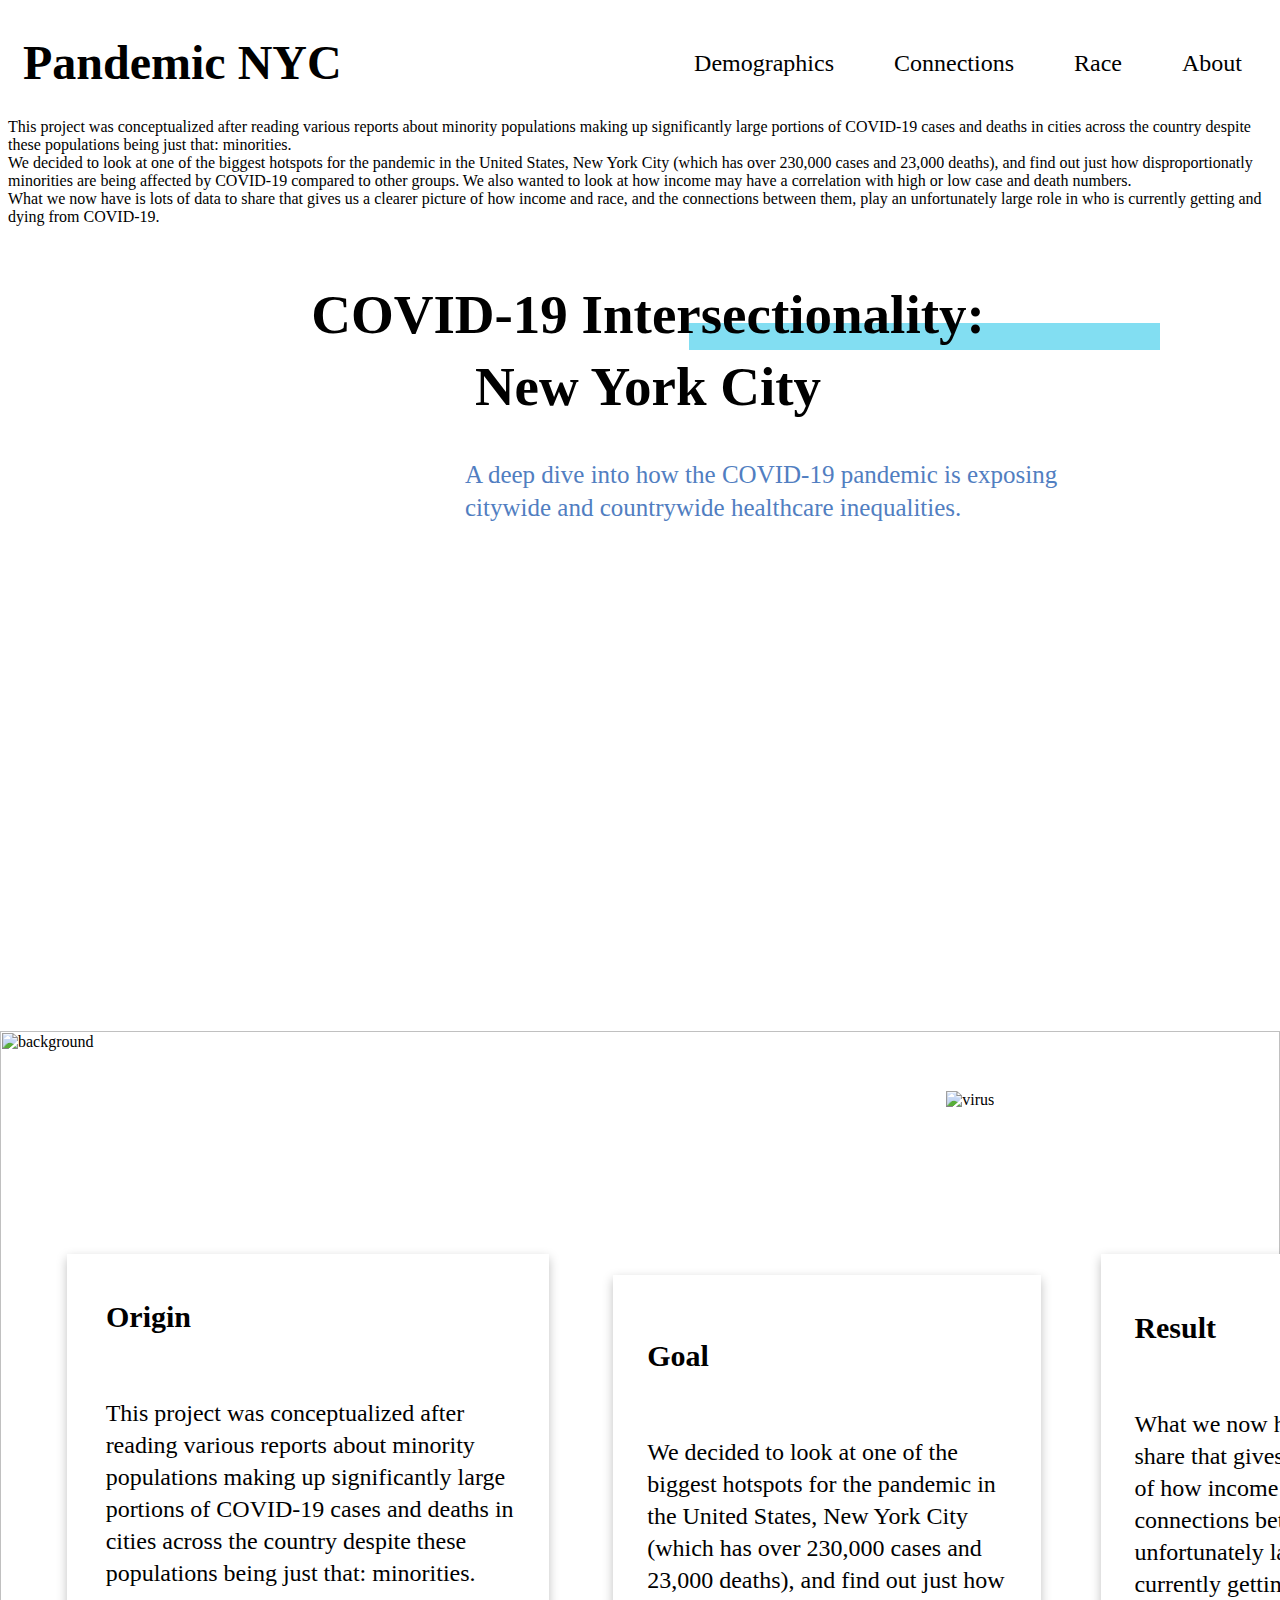
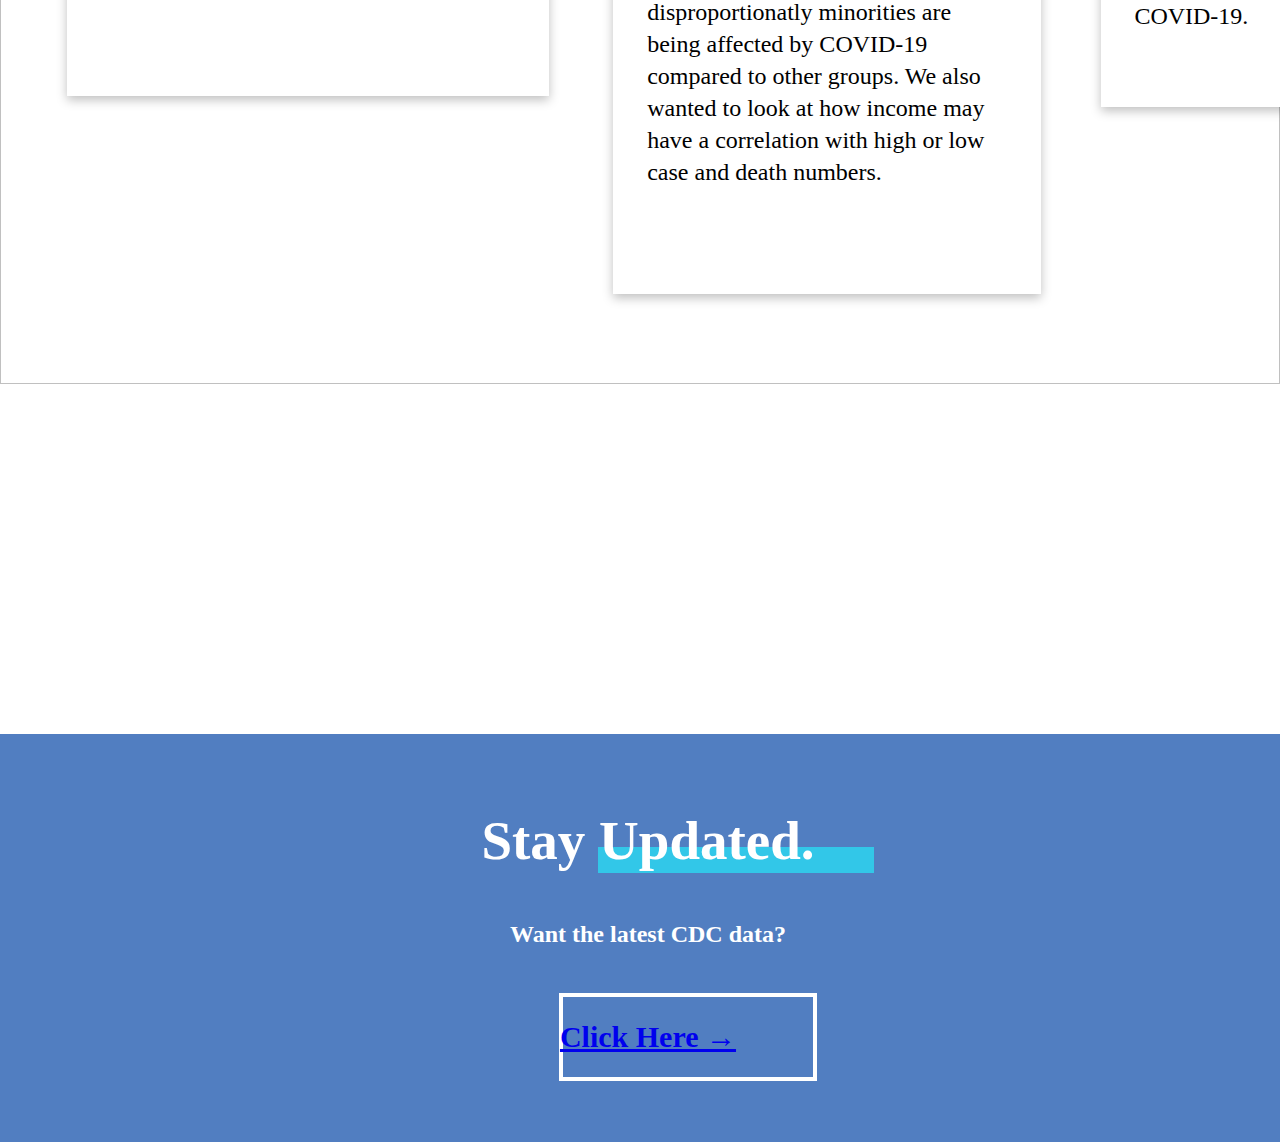
==== commit 21eee8cc: "body update 1" ====
--- a/index.html
+++ b/index.html
@@ -21,15 +21,21 @@
   <rectangle1></rectangle1>
 </div>
 
-<div class="overview">
-
-
+<main class="overview">
   <link rel="stylesheet" type="text/css" href="main.css" />
   <rectangle2></rectangle2>
   <rectangle3></rectangle3>
+  <section class="origin">
+    This project was conceptualized after reading various reports about minority populations making up significantly large portions of COVID-19 cases and deaths in cities across the country despite these populations being just that: minorities. 
+  </section>
+  <section class="goal">
+    We decided to look at one of the biggest hotspots for the pandemic in the United States, New York City (which has over 230,000 cases and 23,000 deaths), and find out just how disproportionatly minorities are being affected by COVID-19 compared to other groups. We also wanted to look at how income may have a correlation with high or low case and death numbers.
+  </section>
+  <section class="result">
+    What we now have is lots of data to share that gives us a clearer picture of how income and race, and the connections between them, play an unfortunately large role in who is currently getting and dying from COVID-19.
+  </section>
+</main>
 
-<div>
-  
   <div id="image-b">
     <img src="image 3.png" alt="background" style="width: 100%;" height= "953px">
     <link rel="stylesheet" type="text/css" href="main.css" />
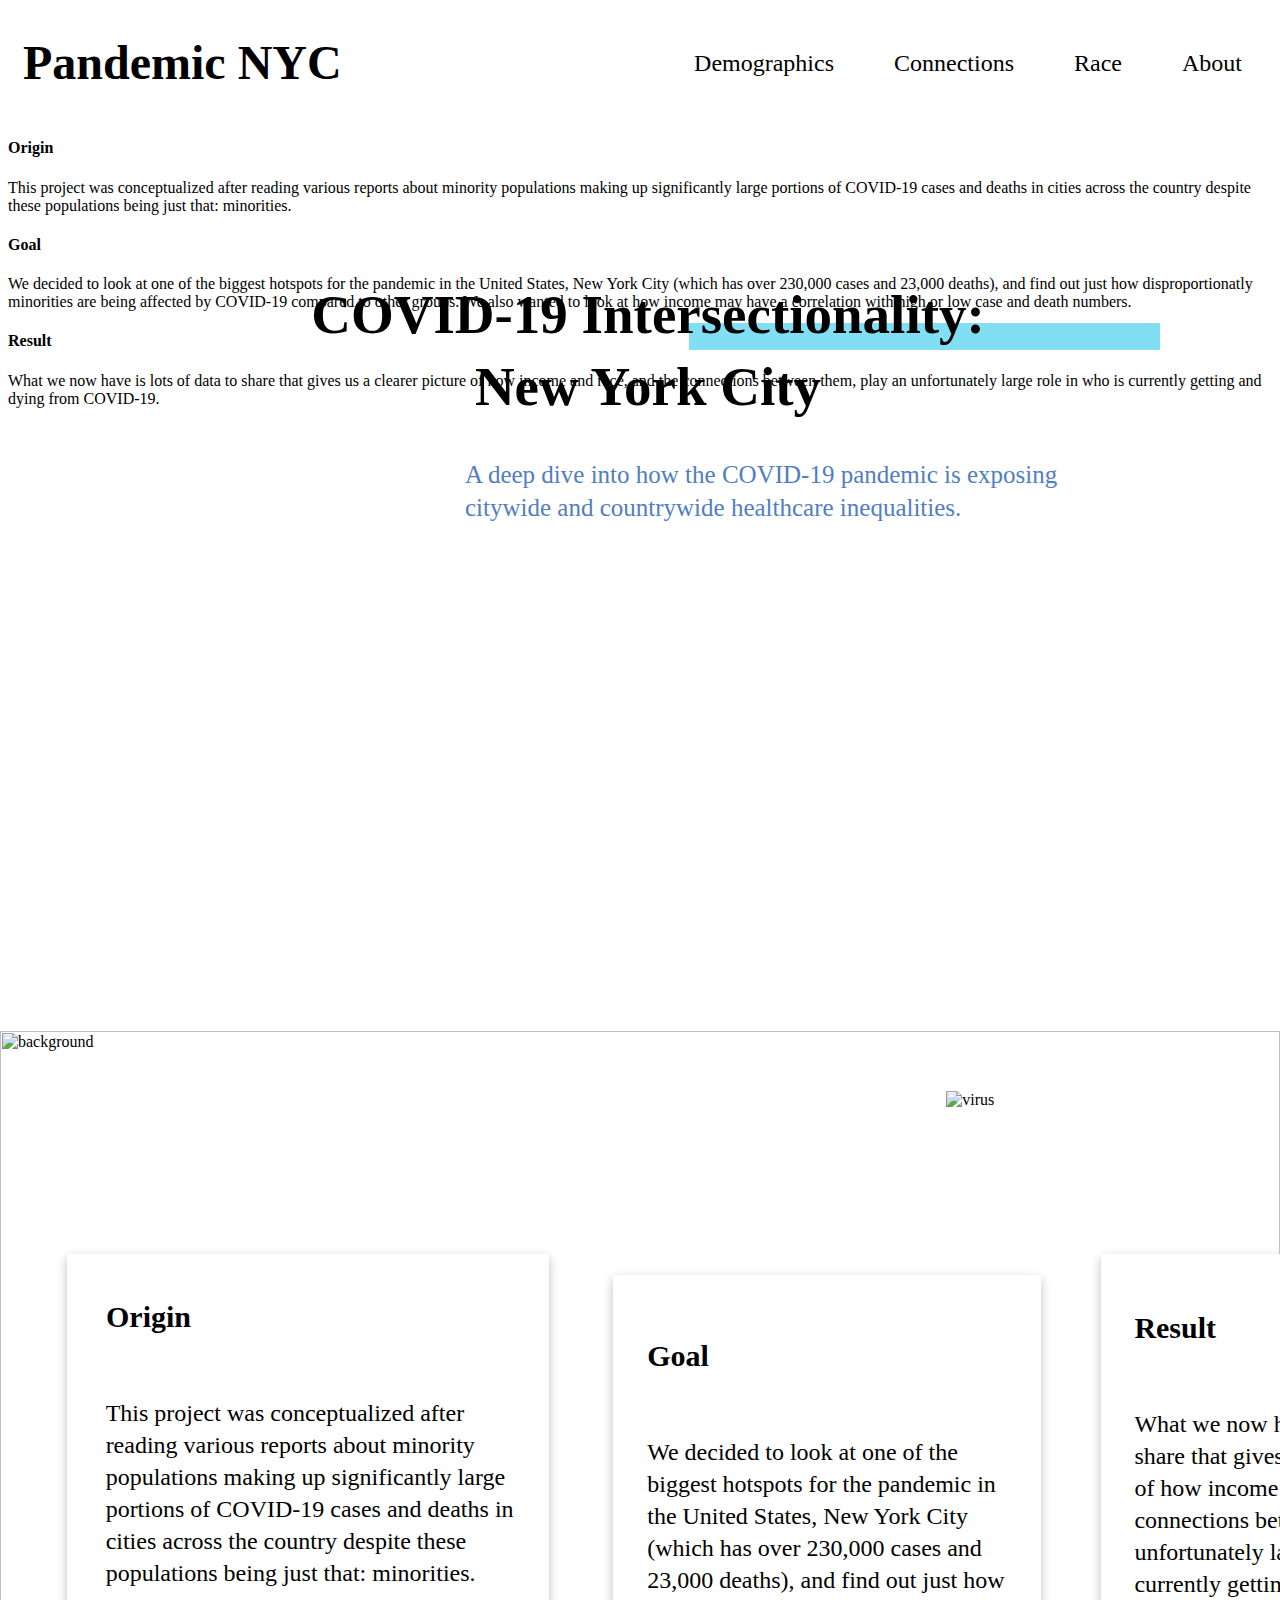
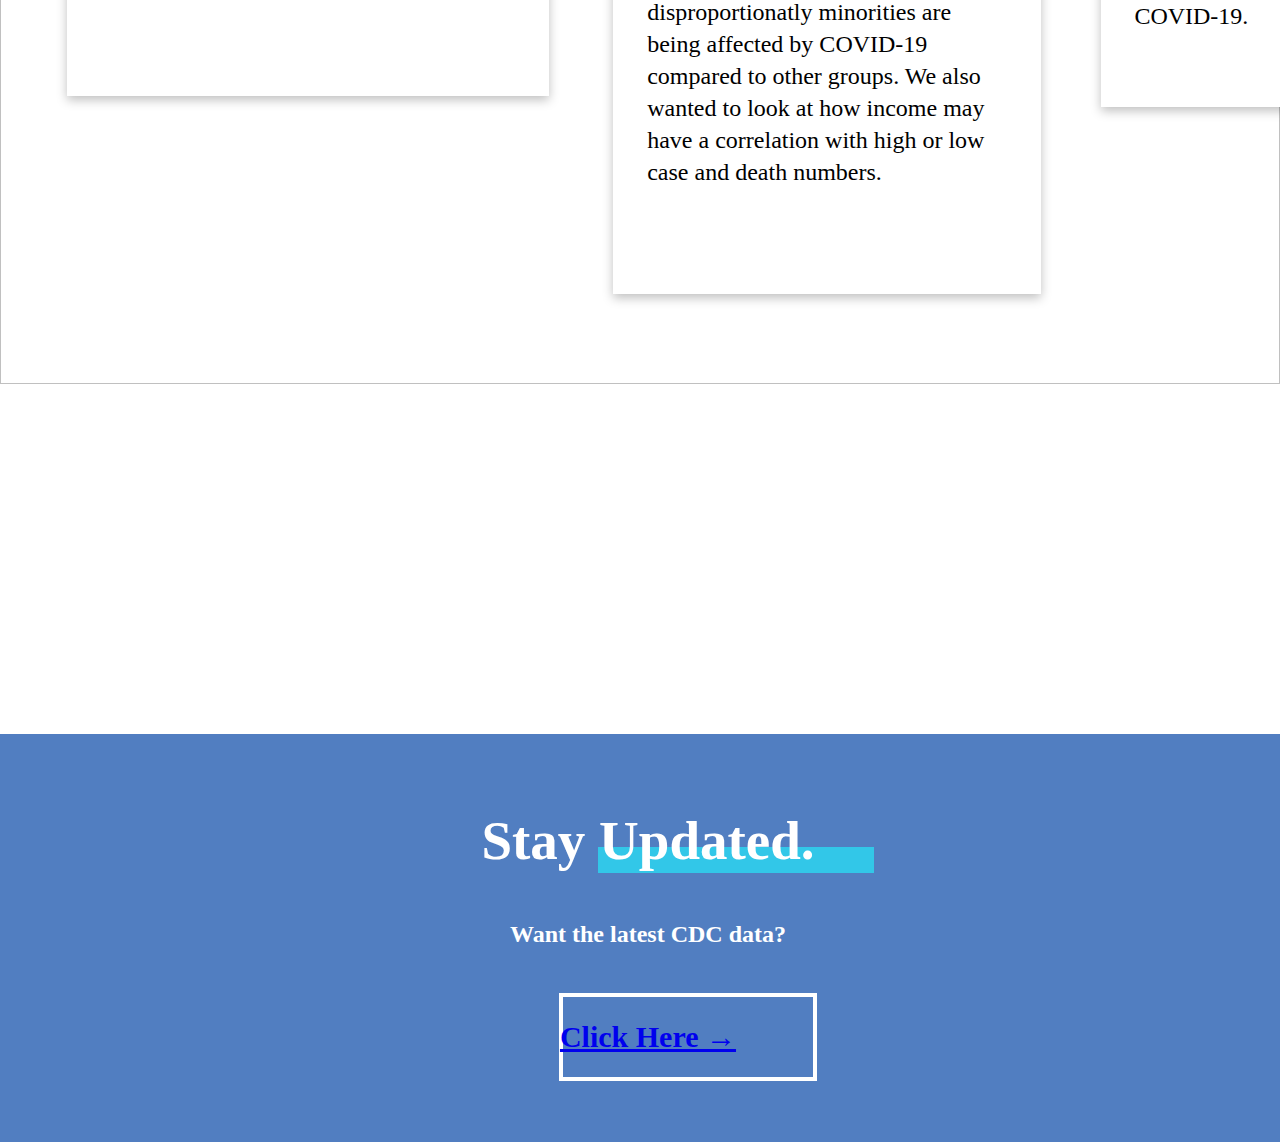
==== commit 3e105687: "body update 2" ====
--- a/index.html
+++ b/index.html
@@ -23,115 +23,124 @@
 
 <main class="overview">
   <link rel="stylesheet" type="text/css" href="main.css" />
-  <rectangle2></rectangle2>
-  <rectangle3></rectangle3>
+  
   <section class="origin">
-    This project was conceptualized after reading various reports about minority populations making up significantly large portions of COVID-19 cases and deaths in cities across the country despite these populations being just that: minorities. 
+    <h4>Origin</h4>
+    <p>
+      This project was conceptualized after reading various reports about minority populations making up significantly large portions of COVID-19 cases and deaths in cities across the country despite these populations being just that: minorities. 
+    </p>
   </section>
   <section class="goal">
-    We decided to look at one of the biggest hotspots for the pandemic in the United States, New York City (which has over 230,000 cases and 23,000 deaths), and find out just how disproportionatly minorities are being affected by COVID-19 compared to other groups. We also wanted to look at how income may have a correlation with high or low case and death numbers.
+    <h4>Goal</h4>
+    <p>
+      We decided to look at one of the biggest hotspots for the pandemic in the United States, New York City (which has over 230,000 cases and 23,000 deaths), and find out just how disproportionatly minorities are being affected by COVID-19 compared to other groups. We also wanted to look at how income may have a correlation with high or low case and death numbers.
+    </p>
   </section>
   <section class="result">
-    What we now have is lots of data to share that gives us a clearer picture of how income and race, and the connections between them, play an unfortunately large role in who is currently getting and dying from COVID-19.
+    <h4>Result</h4>
+    <p>
+      What we now have is lots of data to share that gives us a clearer picture of how income and race, and the connections between them, play an unfortunately large role in who is currently getting and dying from COVID-19.
+    </p>
   </section>
 </main>
 
-  <div id="image-b">
-    <img src="image 3.png" alt="background" style="width: 100%;" height= "953px">
+<footer>
+  <rectangle2></rectangle2>
+  <rectangle3></rectangle3>
+</footer>
+
+<div id="image-b">
+  <img src="image 3.png" alt="background" style="width: 100%;" height= "953px">
+  <link rel="stylesheet" type="text/css" href="main.css" />
+</div>
+
+<div id="title3">
+  <body> OVERVIEW 
     <link rel="stylesheet" type="text/css" href="main.css" />
-  </div>
-  
-  
-  <div id="title3">
-    <body> OVERVIEW 
+  </body>
+</div>
+
+<div id="virus">
+  <img src="Virus.png" alt="virus">
+  <link rel="stylesheet" type="text/css" href="main.css" />
+</div>
+
+<div id="background_r1">
+  <rectangle>
+    <link rel="stylesheet" type="text/css" href="main.css" />
+  </rectangle>
+</div>
+
+<div id="text_title">
+  <header>Origin
+    <link rel="stylesheet" type="text/css" href="main.css" />
+  </header>
+</div>
+
+<div id="text_bod">
+  <body>This project was conceptualized after reading various reports about minority populations making up significantly large portions of COVID-19 cases and deaths in cities across the country despite these populations being just that: minorities. 
+    <link rel="stylesheet" type="text/css" href="main.css" />
+  </body>
+</div>
+
+<div id="bottom_box">
+  <rectangle>
+    <link rel="stylesheet" type="text/css" href="main.css" />
+  </rectangle>
+</div>
+
+<div id="updated">
+  <body>Stay Updated.
+    <link rel="stylesheet" type="text/css" href="main.css" />
+  </body>
+</div>
+
+<div id="latest">
+  <body>Want the latest CDC data?
+    <link rel="stylesheet" type="text/css" href="main.css" />
+  </body>
+</div>
+
+<div id="clickhere">
+  <a href="https://covid.cdc.gov/covid-data-tracker/#trends_dailytrendscases" target="_blank">
+    <body>Click Here →
       <link rel="stylesheet" type="text/css" href="main.css" />
     </body>
-  </div>
-  
-  <div id="virus">
-    <img src="Virus.png" alt="virus">
-    <link rel="stylesheet" type="text/css" href="main.css" />
-  </div>
-  
-  <div id="background_r1">
-    <rectangle>
-      <link rel="stylesheet" type="text/css" href="main.css" />
-    </rectangle>
-  </div>
-
-  <div id="text_title">
-    <header>Origin
-      <link rel="stylesheet" type="text/css" href="main.css" />
-    </header>
-  </div>
-
-  <div id="text_bod">
-    <body>This project was conceptualized after reading various reports about minority populations making up significantly large portions of COVID-19 cases and deaths in cities across the country despite these populations being just that: minorities. 
-      <link rel="stylesheet" type="text/css" href="main.css" />
-    </body>
-  </div>
-
-  <div id="bottom_box">
-    <rectangle>
-      <link rel="stylesheet" type="text/css" href="main.css" />
-    </rectangle>
-  </div>
-
-  <div id="updated">
-    <body>Stay Updated.
-      <link rel="stylesheet" type="text/css" href="main.css" />
-    </body>
-  </div>
-  
-  <div id="latest">
-    <body>Want the latest CDC data?
-      <link rel="stylesheet" type="text/css" href="main.css" />
-    </body>
-  </div>
-
-  <div id="clickhere">
-    <a href="https://covid.cdc.gov/covid-data-tracker/#trends_dailytrendscases" target="_blank">
-      <body>Click Here →
-        <link rel="stylesheet" type="text/css" href="main.css" />
-      </body>
-    </a>
-  </div>
-
-  <div id="background_r2">
-    <rectangle>
-      <link rel="stylesheet" type="text/css" href="main.css" />
-    </rectangle>
-  </div>
-
-  <div id="text_title2">
-    <header>Goal
-      <link rel="stylesheet" type="text/css" href="main.css" />
-    </header>
-  </div>
-
-  <div id="text_bod2">
-    <body>We decided to look at one of the biggest hotspots for the pandemic in the United States, New York City (which has over 230,000 cases and 23,000 deaths), and find out just how disproportionatly minorities are being affected by COVID-19 compared to other groups. We also wanted to look at how income may have a correlation with high or low case and death numbers.
-      <link rel="stylesheet" type="text/css" href="main.css" />
-    </body>
-  </div>
-  
-  <div id="background_r3">
-    <rectangle>
-      <link rel="stylesheet" type="text/css" href="main.css" />
-    </rectangle>
-  </div>
-
-  <div id="text_title3">
-    <header>Result
-      <link rel="stylesheet" type="text/css" href="main.css" />
-    </header>
-  </div>
-
-  <div id="text_bod3">
-    <body>What we now have is lots of data to share that gives us a clearer picture of how income and race, and the connections between them, play an unfortunately large role in who is currently getting and dying from COVID-19.
-      <link rel="stylesheet" type="text/css" href="main.css" />
-    </body>
-  </div>
-
+  </a>
 </div>
 
+<div id="background_r2">
+  <rectangle>
+    <link rel="stylesheet" type="text/css" href="main.css" />
+  </rectangle>
+</div>
+
+<div id="text_title2">
+  <header>Goal
+    <link rel="stylesheet" type="text/css" href="main.css" />
+  </header>
+</div>
+
+<div id="text_bod2">
+  <body>We decided to look at one of the biggest hotspots for the pandemic in the United States, New York City (which has over 230,000 cases and 23,000 deaths), and find out just how disproportionatly minorities are being affected by COVID-19 compared to other groups. We also wanted to look at how income may have a correlation with high or low case and death numbers.
+    <link rel="stylesheet" type="text/css" href="main.css" />
+  </body>
+</div>
+
+<div id="background_r3">
+  <rectangle>
+    <link rel="stylesheet" type="text/css" href="main.css" />
+  </rectangle>
+</div>
+
+<div id="text_title3">
+  <header>Result
+    <link rel="stylesheet" type="text/css" href="main.css" />
+  </header>
+</div>
+
+<div id="text_bod3">
+  <body>What we now have is lots of data to share that gives us a clearer picture of how income and race, and the connections between them, play an unfortunately large role in who is currently getting and dying from COVID-19.
+    <link rel="stylesheet" type="text/css" href="main.css" />
+  </body>
+</div>
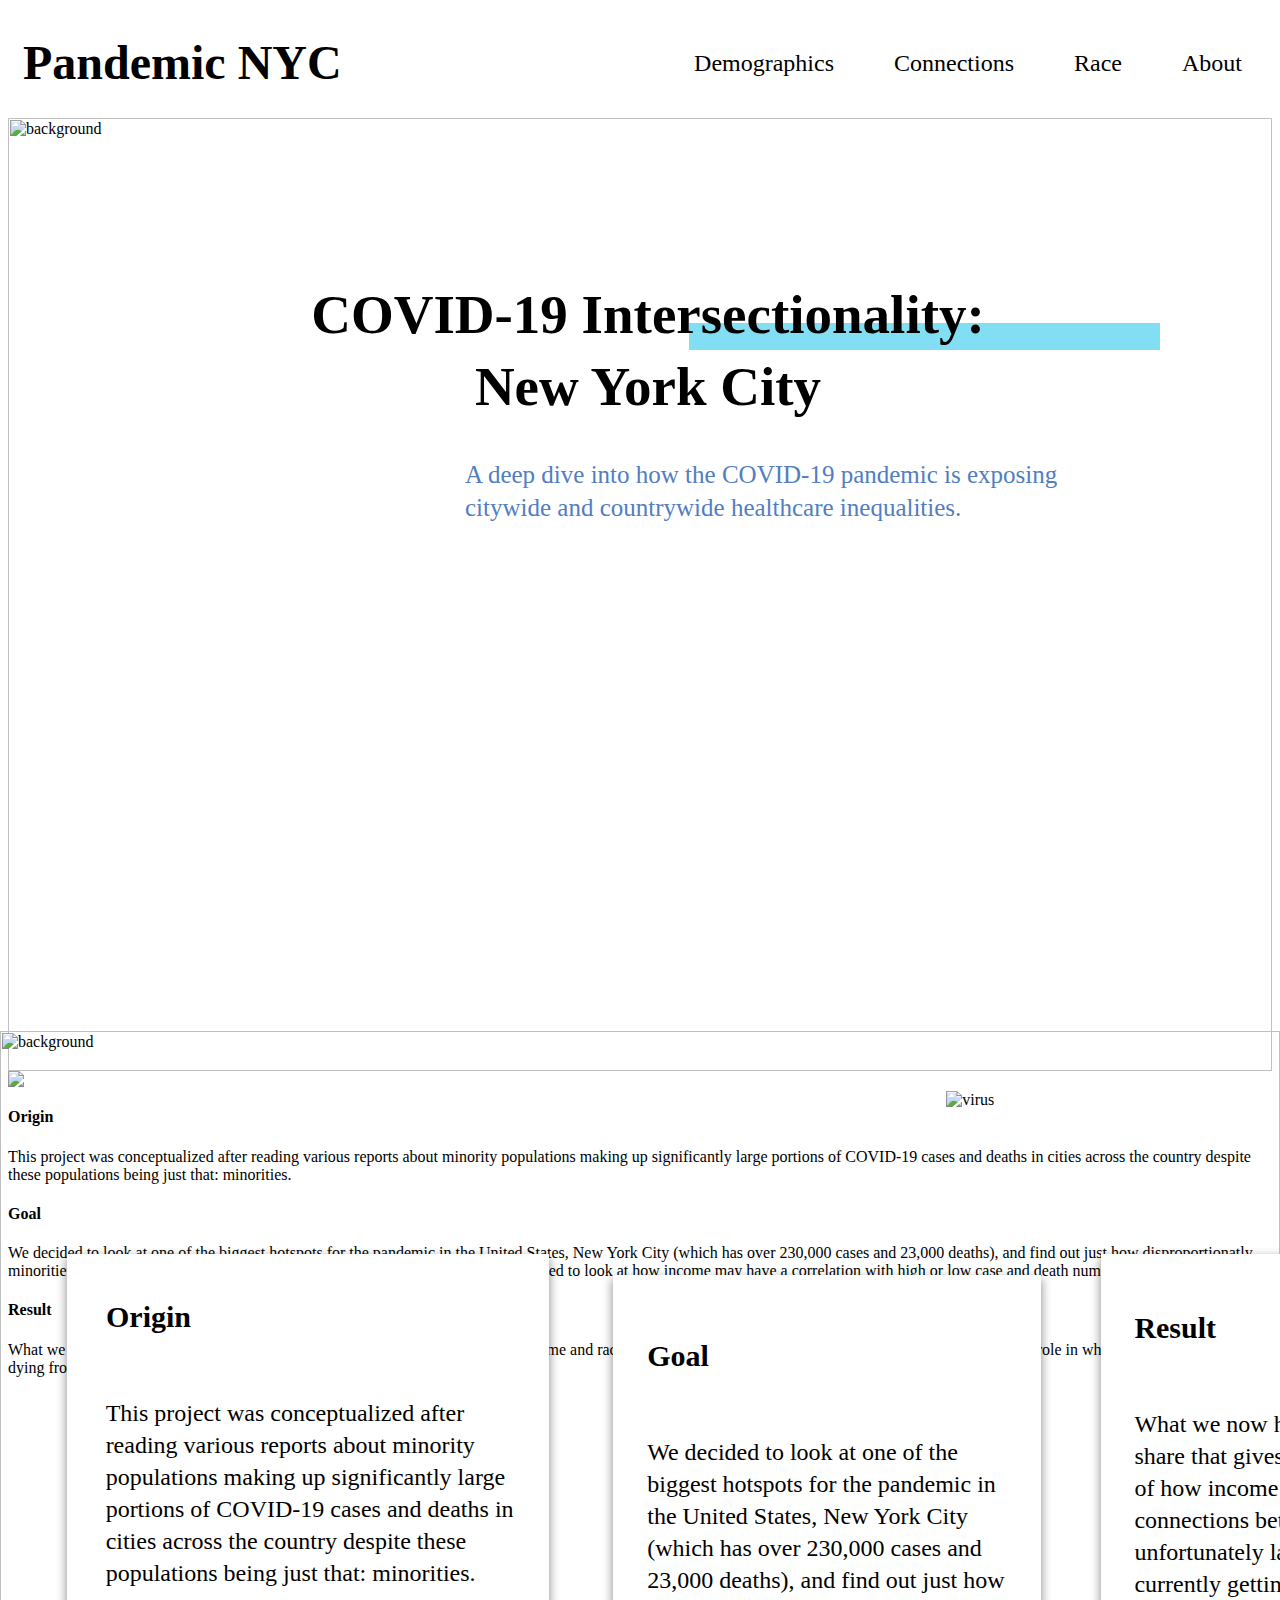
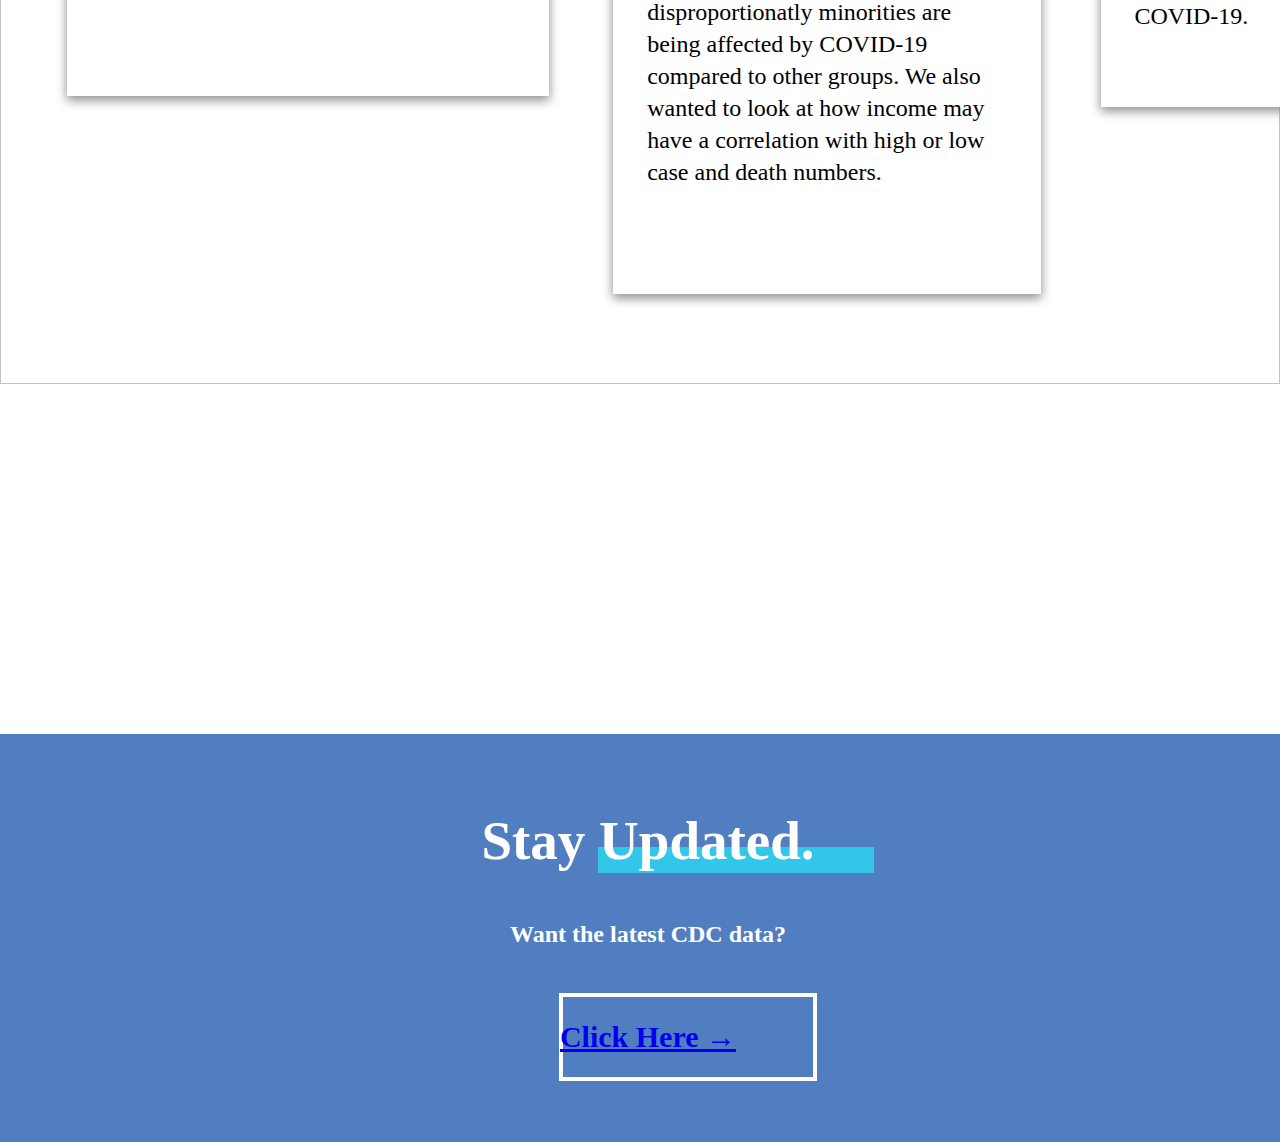
==== commit 2b330836: "body update 4" ====
--- a/index.html
+++ b/index.html
@@ -9,34 +9,44 @@
       <li>About</li>
     </ul>
   </nav>
+
+  <div class="title-text">
+    <title1> COVID-19 Intersectionality:</title1>
+    <title2>New York City</title2>
+    <body1>
+      A deep dive into how the COVID-19 pandemic is exposing citywide and countrywide healthcare inequalities.
+    </body1>
+    <rectangle1></rectangle1>
+  </div>
 </header>
 
-<div class="title-text">
+<main class="info">
   <link rel="stylesheet" type="text/css" href="main.css" />
-  <title1> COVID-19 Intersectionality:</title1>
-  <title2>New York City</title2>
-  <body1>
-    A deep dive into how the COVID-19 pandemic is exposing citywide and countrywide healthcare inequalities.
-  </body1>
-  <rectangle1></rectangle1>
-</div>
+  <img src="image 3.png" alt="background" style="width: 100%;" height= "953px">
+  
+  <section class="overview">
+    <title>OVERVIEW</title>
+    <img src="Virus.png">
+  </section>
 
-<main class="overview">
-  <link rel="stylesheet" type="text/css" href="main.css" />
-  
   <section class="origin">
+    <rectangle id="background_r1"></rectangle>
     <h4>Origin</h4>
     <p>
       This project was conceptualized after reading various reports about minority populations making up significantly large portions of COVID-19 cases and deaths in cities across the country despite these populations being just that: minorities. 
     </p>
   </section>
+
   <section class="goal">
+    <rectangle id="background_r2"></rectangle>
     <h4>Goal</h4>
     <p>
       We decided to look at one of the biggest hotspots for the pandemic in the United States, New York City (which has over 230,000 cases and 23,000 deaths), and find out just how disproportionatly minorities are being affected by COVID-19 compared to other groups. We also wanted to look at how income may have a correlation with high or low case and death numbers.
     </p>
   </section>
+
   <section class="result">
+    <rectangle id="background_r3"></rectangle>
     <h4>Result</h4>
     <p>
       What we now have is lots of data to share that gives us a clearer picture of how income and race, and the connections between them, play an unfortunately large role in who is currently getting and dying from COVID-19.
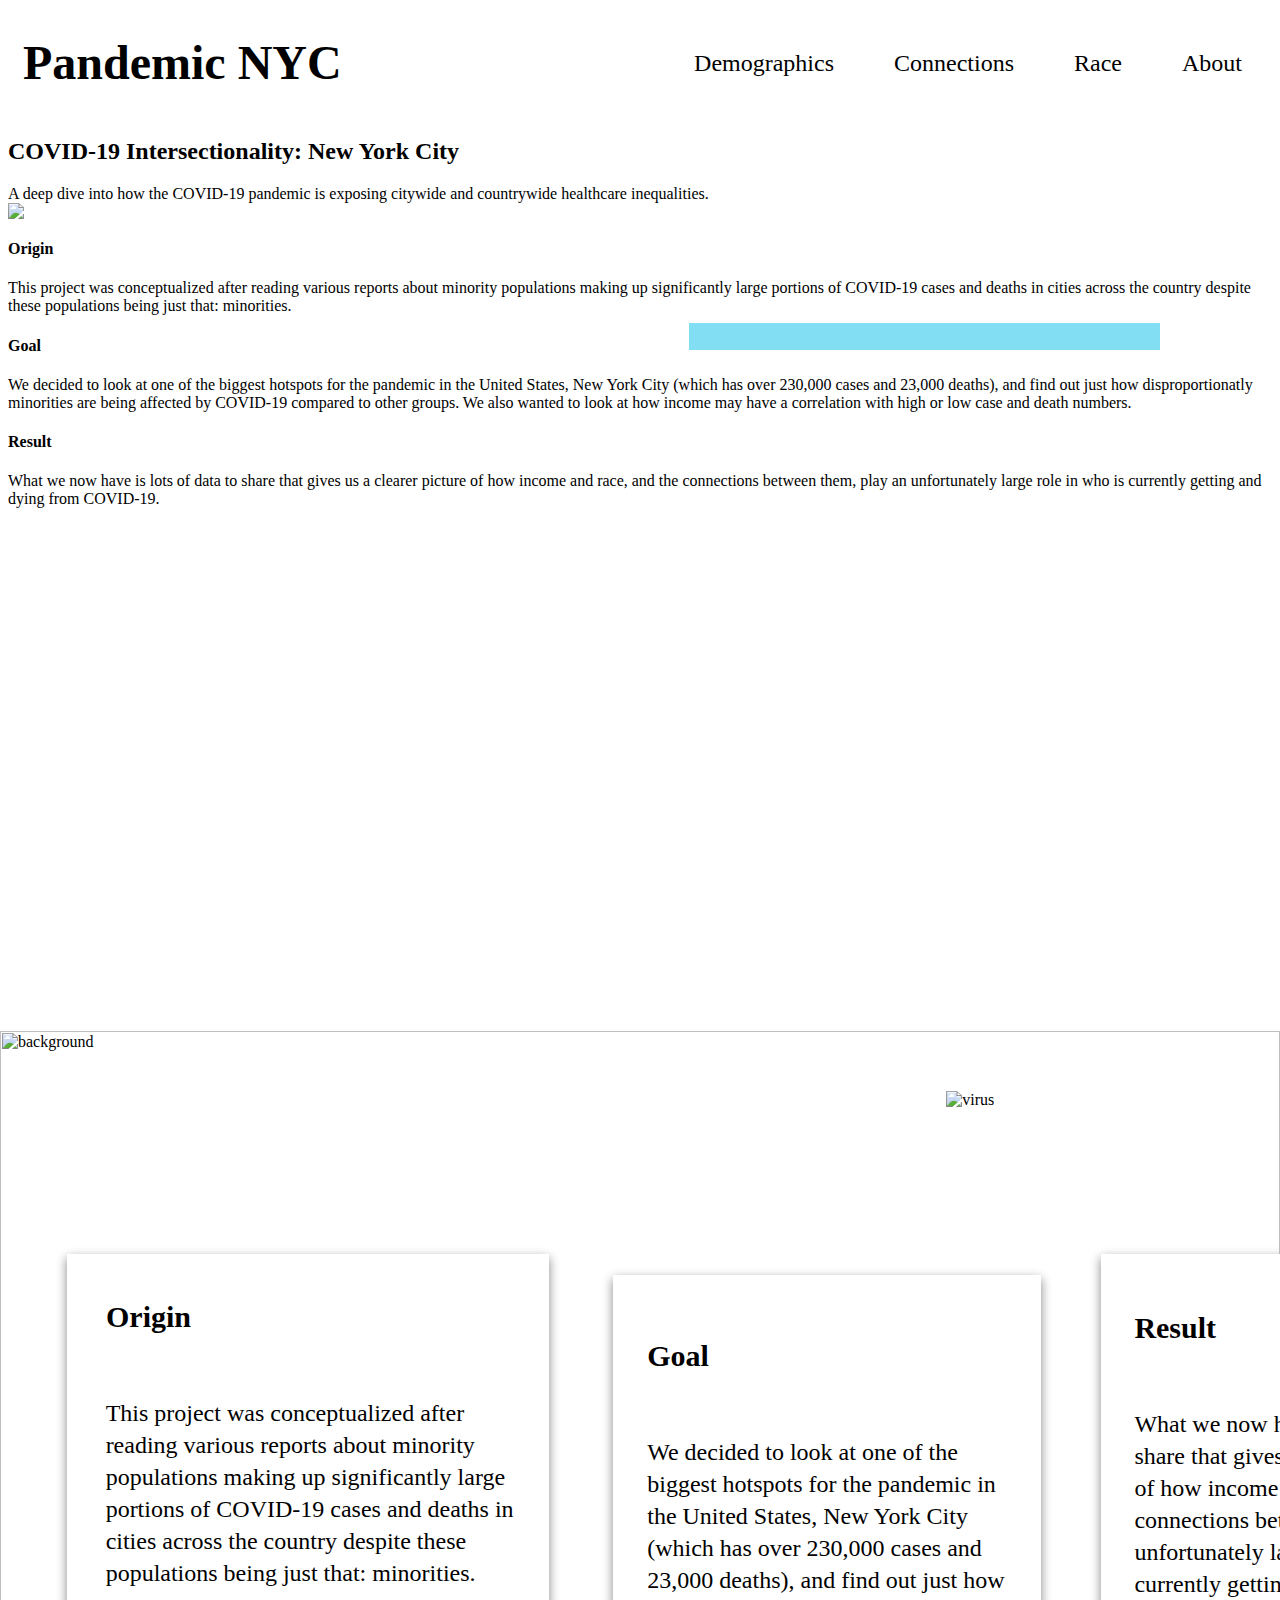
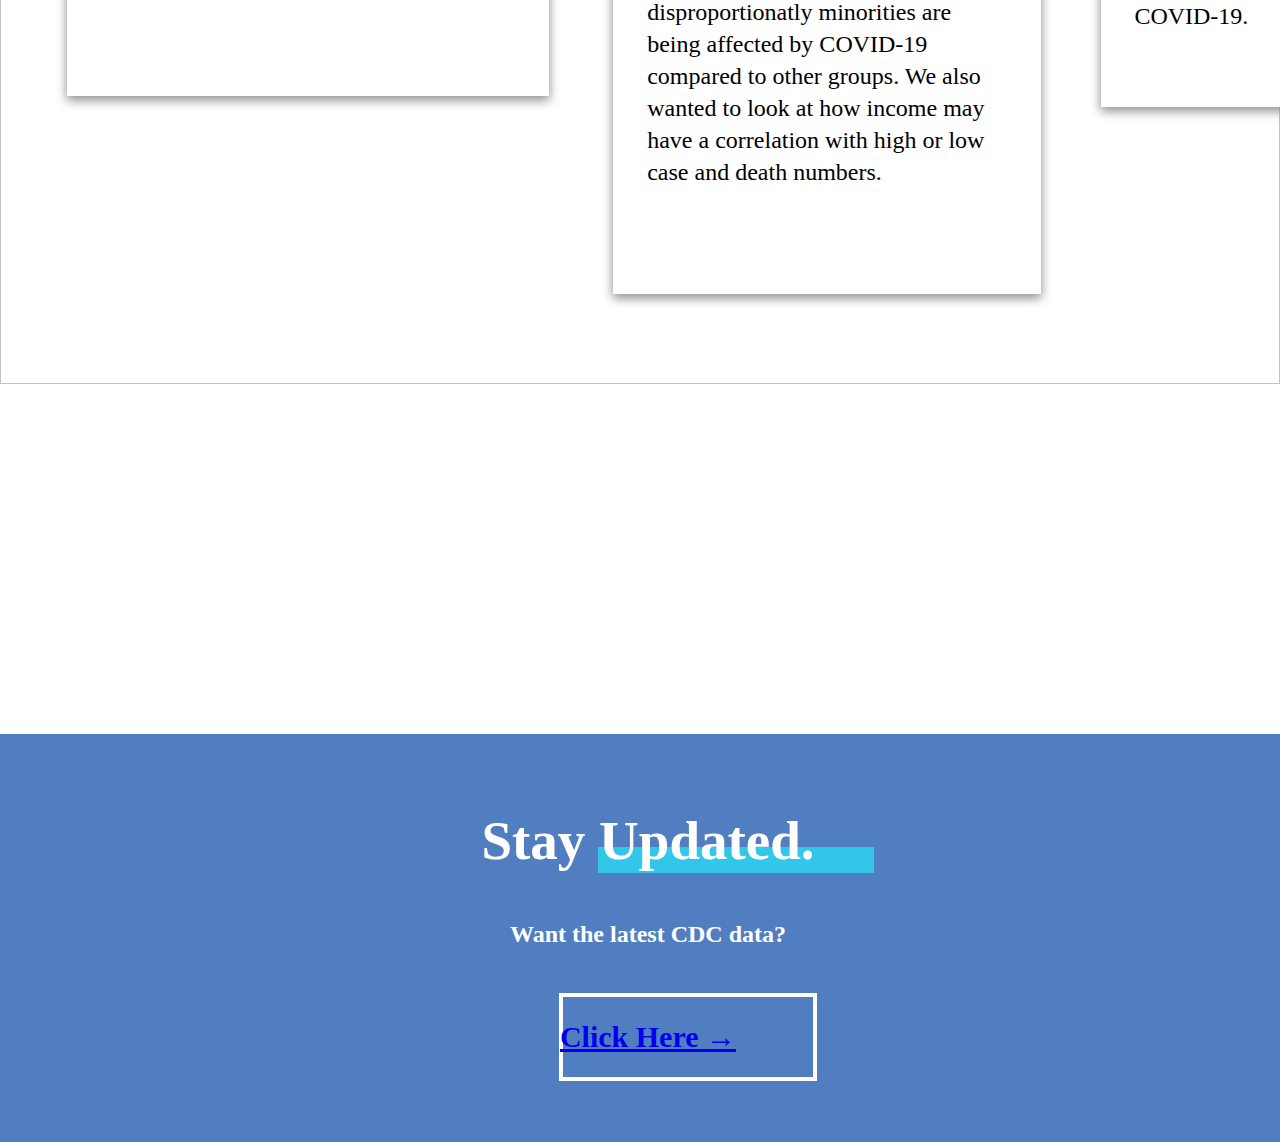
==== commit b4376ad4: "body update 5" ====
--- a/index.html
+++ b/index.html
@@ -11,19 +11,19 @@
   </nav>
 
   <div class="title-text">
-    <title1> COVID-19 Intersectionality:</title1>
-    <title2>New York City</title2>
-    <body1>
+    <h2> COVID-19 Intersectionality: 
+      New York City</h2>
+    <body>
       A deep dive into how the COVID-19 pandemic is exposing citywide and countrywide healthcare inequalities.
-    </body1>
+    </body>
     <rectangle1></rectangle1>
   </div>
 </header>
 
 <main class="info">
   <link rel="stylesheet" type="text/css" href="main.css" />
-  <img src="image 3.png" alt="background" style="width: 100%;" height= "953px">
-  
+  <!-- <img src="image 3.png" alt="background" style="width: 100%;" height= "953px">
+  -->
   <section class="overview">
     <title>OVERVIEW</title>
     <img src="Virus.png">
@@ -55,6 +55,7 @@
 </main>
 
 <footer>
+  <rectangle1 id="bottom_box"></rectangle1>
   <rectangle2></rectangle2>
   <rectangle3></rectangle3>
 </footer>
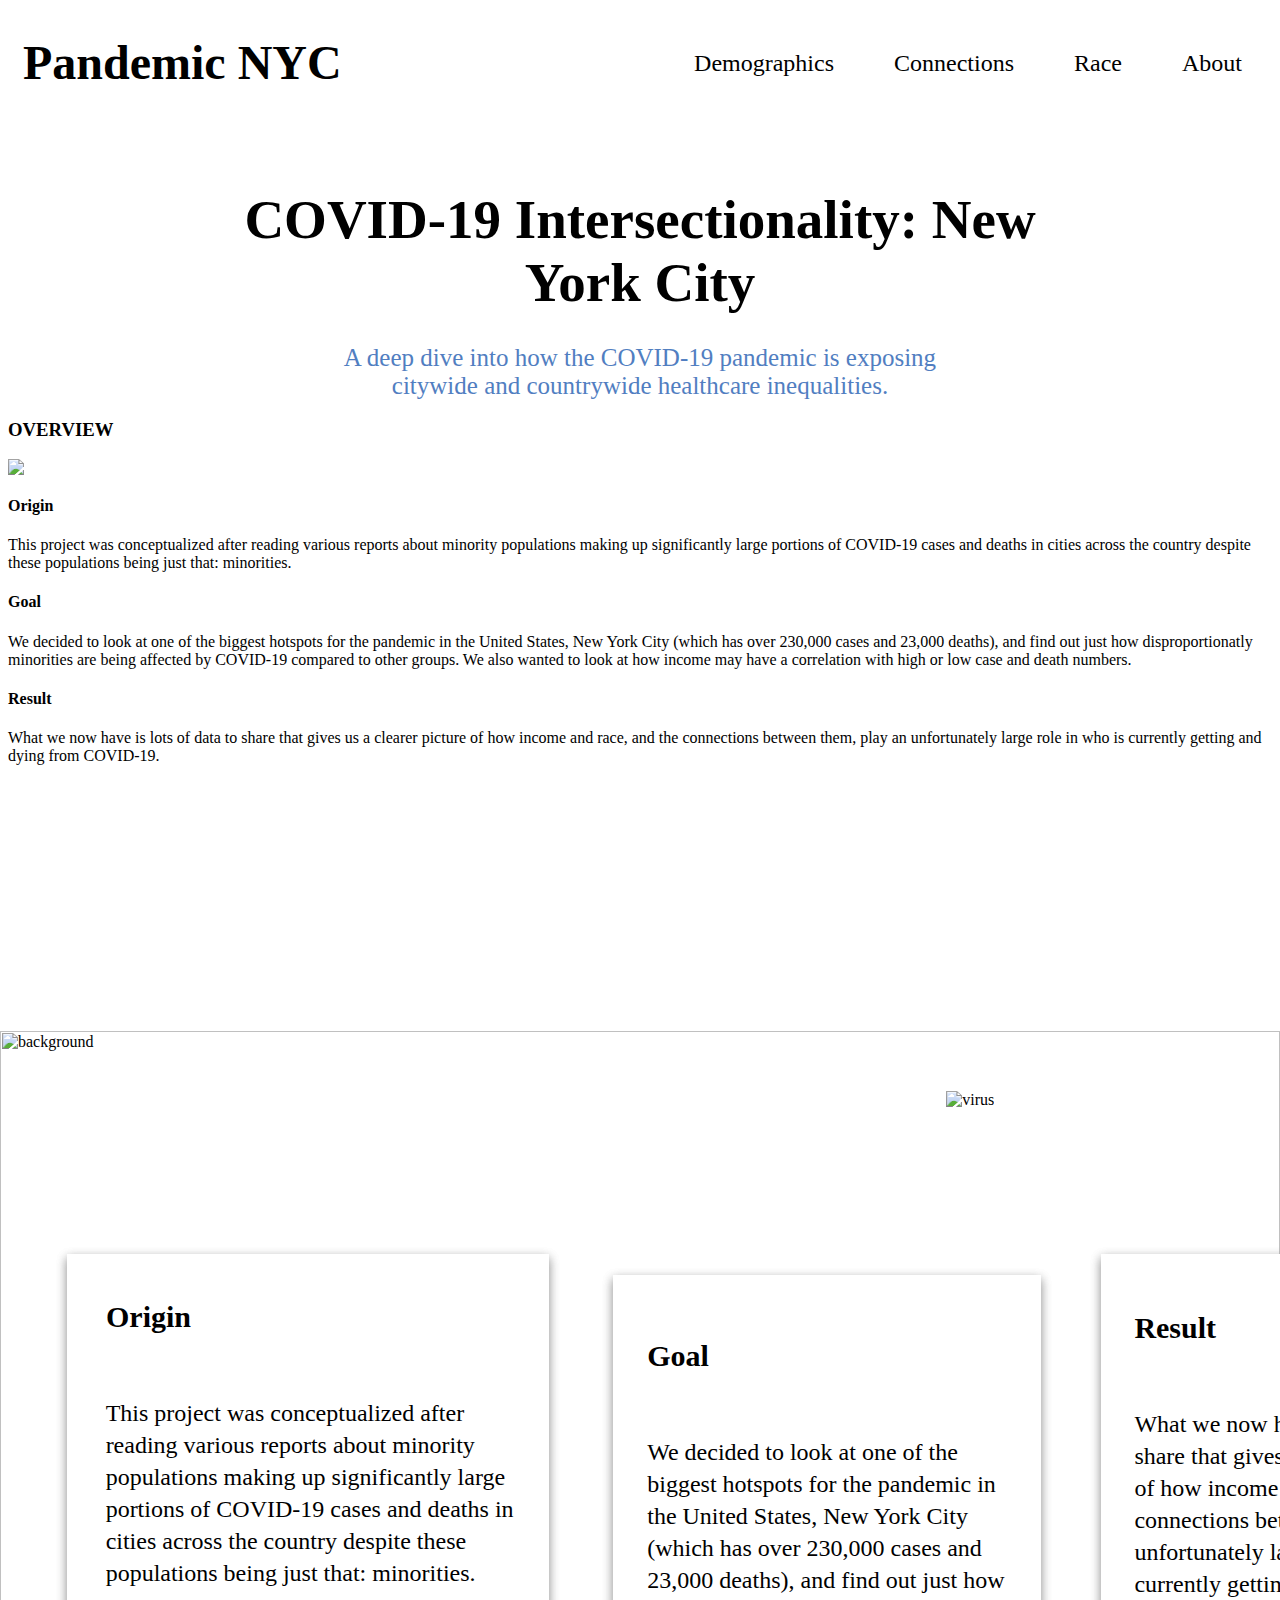
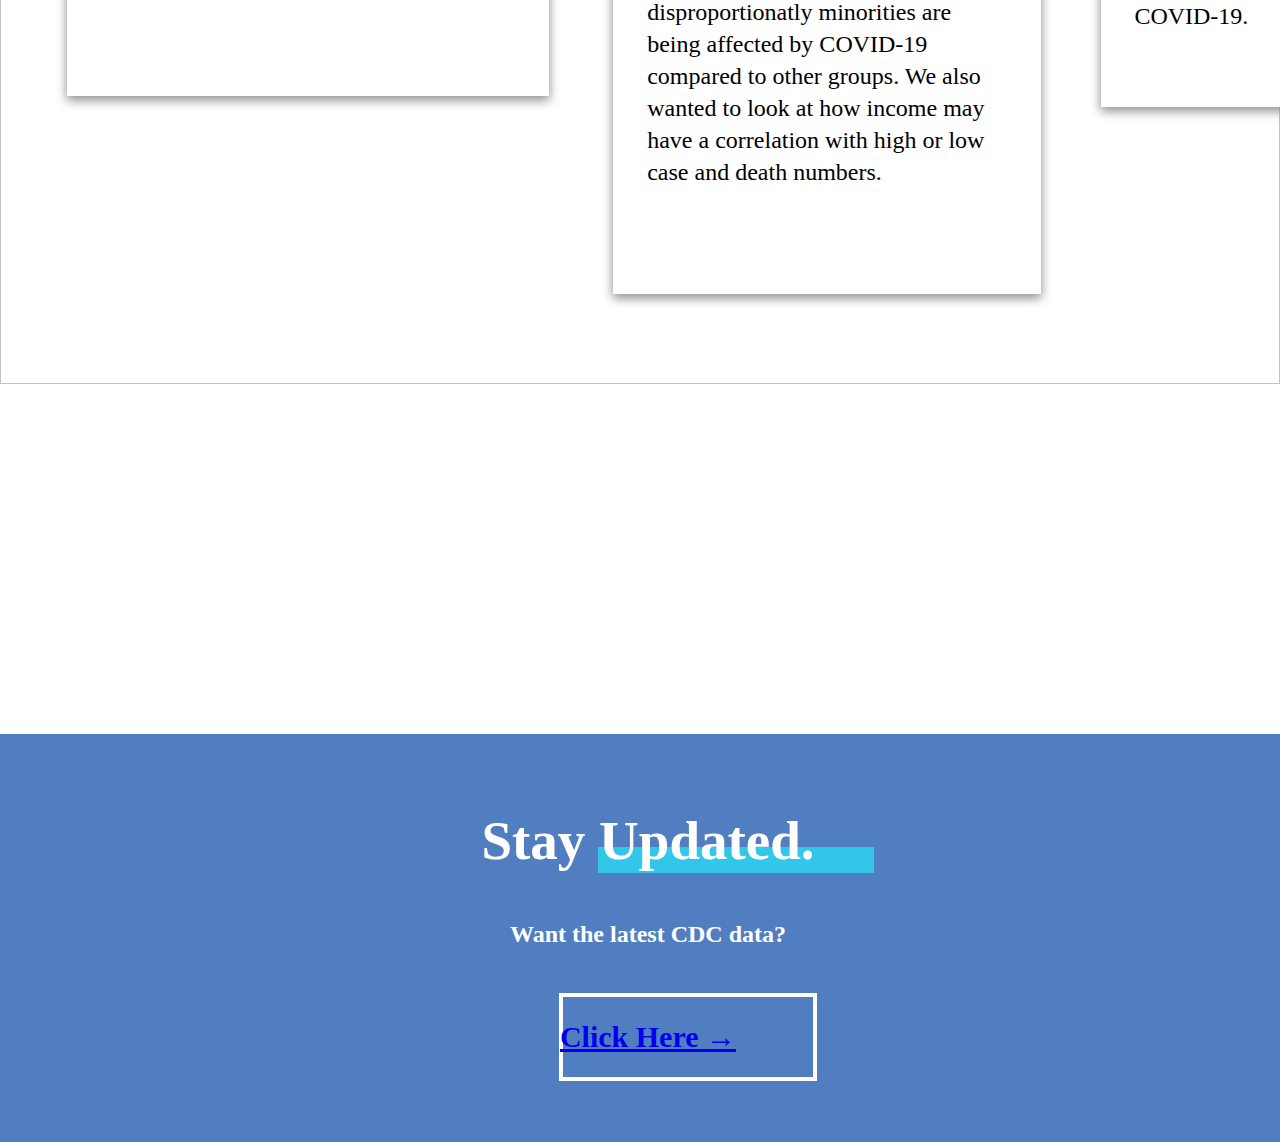
==== commit 1f4d1a34: "body update 6" ====
--- a/index.html
+++ b/index.html
@@ -11,12 +11,11 @@
   </nav>
 
   <div class="title-text">
-    <h2> COVID-19 Intersectionality: 
-      New York City</h2>
-    <body>
+    <h2 class="title">COVID-19 Intersectionality: New York City</h2>
+    <rectangle1></rectangle1>
+    <div class="title2">
       A deep dive into how the COVID-19 pandemic is exposing citywide and countrywide healthcare inequalities.
-    </body>
-    <rectangle1></rectangle1>
+    </div>
   </div>
 </header>
 
@@ -25,7 +24,7 @@
   <!-- <img src="image 3.png" alt="background" style="width: 100%;" height= "953px">
   -->
   <section class="overview">
-    <title>OVERVIEW</title>
+    <h3>OVERVIEW</h3>
     <img src="Virus.png">
   </section>
 
--- a/main.css
+++ b/main.css
@@ -26,48 +26,54 @@
   padding: 15px 30px;
 }
 
-title1 {
-  position: absolute;
-width: 100%;
-height: 144px;
-top: 278px;
-text-align: center;
-
-font-family: Futura;
-font-style: normal;
-font-weight: bold;
-font-size: 55px;
-line-height: 73px;
-
-
-color: #000000;
-}
-
-title2 {
-position: absolute;
-width: 100%;
-height: 83px;
-top: 350px;
-text-align: center;
-
-font-family: Futura;
-font-style: normal;
-font-weight: bold;
-font-size: 55px;
-line-height: 73px;
-
-color: #000000;
-
+.title-text {
+  margin-top: 70px;
+}
+
+.title {
+  width: 900px;
+  margin:0 auto;
+  text-align: center;
+  font-family: Futura;
+  font-style: normal;
+  font-weight: bold;
+  font-size: 55px;
+  color: #000000;
+  margin-bottom: 30px;
+}
+
+.title2 {
+  width: 679px;
+  margin:0 auto;
+  text-align: center; 
+  font-family: Futura;
+  font-style: normal;
+  font-weight: 500;
+  font-size: 25px;
+  color: #517EC1;
 }
 
 rectangle1 {
-  position: absolute;
 width: 471px;
 height: 27px;
 left: 689px;
 top: 323px;
 z-index: -1;
 background: #82DEF2;
+}
+
+title2 {
+position: absolute;
+width: 100%;
+height: 83px;
+top: 350px;
+text-align: center;
+font-family: Futura;
+font-style: normal;
+font-weight: bold;
+font-size: 55px;
+line-height: 73px;
+color: #000000;
 }
 
 rectangle2 {
--- a/main.css
+++ b/main.css
@@ -26,48 +26,54 @@
   padding: 15px 30px;
 }
 
-title1 {
-  position: absolute;
-width: 100%;
-height: 144px;
-top: 278px;
-text-align: center;
-
-font-family: Futura;
-font-style: normal;
-font-weight: bold;
-font-size: 55px;
-line-height: 73px;
-
-
-color: #000000;
-}
-
-title2 {
-position: absolute;
-width: 100%;
-height: 83px;
-top: 350px;
-text-align: center;
-
-font-family: Futura;
-font-style: normal;
-font-weight: bold;
-font-size: 55px;
-line-height: 73px;
-
-color: #000000;
-
+.title-text {
+  margin-top: 70px;
+}
+
+.title {
+  width: 900px;
+  margin:0 auto;
+  text-align: center;
+  font-family: Futura;
+  font-style: normal;
+  font-weight: bold;
+  font-size: 55px;
+  color: #000000;
+  margin-bottom: 30px;
+}
+
+.title2 {
+  width: 679px;
+  margin:0 auto;
+  text-align: center; 
+  font-family: Futura;
+  font-style: normal;
+  font-weight: 500;
+  font-size: 25px;
+  color: #517EC1;
 }
 
 rectangle1 {
-  position: absolute;
 width: 471px;
 height: 27px;
 left: 689px;
 top: 323px;
 z-index: -1;
 background: #82DEF2;
+}
+
+title2 {
+position: absolute;
+width: 100%;
+height: 83px;
+top: 350px;
+text-align: center;
+font-family: Futura;
+font-style: normal;
+font-weight: bold;
+font-size: 55px;
+line-height: 73px;
+color: #000000;
 }
 
 rectangle2 {
--- a/main.css
+++ b/main.css
@@ -26,48 +26,54 @@
   padding: 15px 30px;
 }
 
-title1 {
-  position: absolute;
-width: 100%;
-height: 144px;
-top: 278px;
-text-align: center;
-
-font-family: Futura;
-font-style: normal;
-font-weight: bold;
-font-size: 55px;
-line-height: 73px;
-
-
-color: #000000;
-}
-
-title2 {
-position: absolute;
-width: 100%;
-height: 83px;
-top: 350px;
-text-align: center;
-
-font-family: Futura;
-font-style: normal;
-font-weight: bold;
-font-size: 55px;
-line-height: 73px;
-
-color: #000000;
-
+.title-text {
+  margin-top: 70px;
+}
+
+.title {
+  width: 900px;
+  margin:0 auto;
+  text-align: center;
+  font-family: Futura;
+  font-style: normal;
+  font-weight: bold;
+  font-size: 55px;
+  color: #000000;
+  margin-bottom: 30px;
+}
+
+.title2 {
+  width: 679px;
+  margin:0 auto;
+  text-align: center; 
+  font-family: Futura;
+  font-style: normal;
+  font-weight: 500;
+  font-size: 25px;
+  color: #517EC1;
 }
 
 rectangle1 {
-  position: absolute;
 width: 471px;
 height: 27px;
 left: 689px;
 top: 323px;
 z-index: -1;
 background: #82DEF2;
+}
+
+title2 {
+position: absolute;
+width: 100%;
+height: 83px;
+top: 350px;
+text-align: center;
+font-family: Futura;
+font-style: normal;
+font-weight: bold;
+font-size: 55px;
+line-height: 73px;
+color: #000000;
 }
 
 rectangle2 {
--- a/main.css
+++ b/main.css
@@ -26,48 +26,54 @@
   padding: 15px 30px;
 }
 
-title1 {
-  position: absolute;
-width: 100%;
-height: 144px;
-top: 278px;
-text-align: center;
-
-font-family: Futura;
-font-style: normal;
-font-weight: bold;
-font-size: 55px;
-line-height: 73px;
-
-
-color: #000000;
-}
-
-title2 {
-position: absolute;
-width: 100%;
-height: 83px;
-top: 350px;
-text-align: center;
-
-font-family: Futura;
-font-style: normal;
-font-weight: bold;
-font-size: 55px;
-line-height: 73px;
-
-color: #000000;
-
+.title-text {
+  margin-top: 70px;
+}
+
+.title {
+  width: 900px;
+  margin:0 auto;
+  text-align: center;
+  font-family: Futura;
+  font-style: normal;
+  font-weight: bold;
+  font-size: 55px;
+  color: #000000;
+  margin-bottom: 30px;
+}
+
+.title2 {
+  width: 679px;
+  margin:0 auto;
+  text-align: center; 
+  font-family: Futura;
+  font-style: normal;
+  font-weight: 500;
+  font-size: 25px;
+  color: #517EC1;
 }
 
 rectangle1 {
-  position: absolute;
 width: 471px;
 height: 27px;
 left: 689px;
 top: 323px;
 z-index: -1;
 background: #82DEF2;
+}
+
+title2 {
+position: absolute;
+width: 100%;
+height: 83px;
+top: 350px;
+text-align: center;
+font-family: Futura;
+font-style: normal;
+font-weight: bold;
+font-size: 55px;
+line-height: 73px;
+color: #000000;
 }
 
 rectangle2 {
--- a/main.css
+++ b/main.css
@@ -26,48 +26,54 @@
   padding: 15px 30px;
 }
 
-title1 {
-  position: absolute;
-width: 100%;
-height: 144px;
-top: 278px;
-text-align: center;
-
-font-family: Futura;
-font-style: normal;
-font-weight: bold;
-font-size: 55px;
-line-height: 73px;
-
-
-color: #000000;
-}
-
-title2 {
-position: absolute;
-width: 100%;
-height: 83px;
-top: 350px;
-text-align: center;
-
-font-family: Futura;
-font-style: normal;
-font-weight: bold;
-font-size: 55px;
-line-height: 73px;
-
-color: #000000;
-
+.title-text {
+  margin-top: 70px;
+}
+
+.title {
+  width: 900px;
+  margin:0 auto;
+  text-align: center;
+  font-family: Futura;
+  font-style: normal;
+  font-weight: bold;
+  font-size: 55px;
+  color: #000000;
+  margin-bottom: 30px;
+}
+
+.title2 {
+  width: 679px;
+  margin:0 auto;
+  text-align: center; 
+  font-family: Futura;
+  font-style: normal;
+  font-weight: 500;
+  font-size: 25px;
+  color: #517EC1;
 }
 
 rectangle1 {
-  position: absolute;
 width: 471px;
 height: 27px;
 left: 689px;
 top: 323px;
 z-index: -1;
 background: #82DEF2;
+}
+
+title2 {
+position: absolute;
+width: 100%;
+height: 83px;
+top: 350px;
+text-align: center;
+font-family: Futura;
+font-style: normal;
+font-weight: bold;
+font-size: 55px;
+line-height: 73px;
+color: #000000;
 }
 
 rectangle2 {
--- a/main.css
+++ b/main.css
@@ -26,48 +26,54 @@
   padding: 15px 30px;
 }
 
-title1 {
-  position: absolute;
-width: 100%;
-height: 144px;
-top: 278px;
-text-align: center;
-
-font-family: Futura;
-font-style: normal;
-font-weight: bold;
-font-size: 55px;
-line-height: 73px;
-
-
-color: #000000;
-}
-
-title2 {
-position: absolute;
-width: 100%;
-height: 83px;
-top: 350px;
-text-align: center;
-
-font-family: Futura;
-font-style: normal;
-font-weight: bold;
-font-size: 55px;
-line-height: 73px;
-
-color: #000000;
-
+.title-text {
+  margin-top: 70px;
+}
+
+.title {
+  width: 900px;
+  margin:0 auto;
+  text-align: center;
+  font-family: Futura;
+  font-style: normal;
+  font-weight: bold;
+  font-size: 55px;
+  color: #000000;
+  margin-bottom: 30px;
+}
+
+.title2 {
+  width: 679px;
+  margin:0 auto;
+  text-align: center; 
+  font-family: Futura;
+  font-style: normal;
+  font-weight: 500;
+  font-size: 25px;
+  color: #517EC1;
 }
 
 rectangle1 {
-  position: absolute;
 width: 471px;
 height: 27px;
 left: 689px;
 top: 323px;
 z-index: -1;
 background: #82DEF2;
+}
+
+title2 {
+position: absolute;
+width: 100%;
+height: 83px;
+top: 350px;
+text-align: center;
+font-family: Futura;
+font-style: normal;
+font-weight: bold;
+font-size: 55px;
+line-height: 73px;
+color: #000000;
 }
 
 rectangle2 {
--- a/main.css
+++ b/main.css
@@ -26,48 +26,54 @@
   padding: 15px 30px;
 }
 
-title1 {
-  position: absolute;
-width: 100%;
-height: 144px;
-top: 278px;
-text-align: center;
-
-font-family: Futura;
-font-style: normal;
-font-weight: bold;
-font-size: 55px;
-line-height: 73px;
-
-
-color: #000000;
-}
-
-title2 {
-position: absolute;
-width: 100%;
-height: 83px;
-top: 350px;
-text-align: center;
-
-font-family: Futura;
-font-style: normal;
-font-weight: bold;
-font-size: 55px;
-line-height: 73px;
-
-color: #000000;
-
+.title-text {
+  margin-top: 70px;
+}
+
+.title {
+  width: 900px;
+  margin:0 auto;
+  text-align: center;
+  font-family: Futura;
+  font-style: normal;
+  font-weight: bold;
+  font-size: 55px;
+  color: #000000;
+  margin-bottom: 30px;
+}
+
+.title2 {
+  width: 679px;
+  margin:0 auto;
+  text-align: center; 
+  font-family: Futura;
+  font-style: normal;
+  font-weight: 500;
+  font-size: 25px;
+  color: #517EC1;
 }
 
 rectangle1 {
-  position: absolute;
 width: 471px;
 height: 27px;
 left: 689px;
 top: 323px;
 z-index: -1;
 background: #82DEF2;
+}
+
+title2 {
+position: absolute;
+width: 100%;
+height: 83px;
+top: 350px;
+text-align: center;
+font-family: Futura;
+font-style: normal;
+font-weight: bold;
+font-size: 55px;
+line-height: 73px;
+color: #000000;
 }
 
 rectangle2 {
--- a/main.css
+++ b/main.css
@@ -26,48 +26,54 @@
   padding: 15px 30px;
 }
 
-title1 {
-  position: absolute;
-width: 100%;
-height: 144px;
-top: 278px;
-text-align: center;
-
-font-family: Futura;
-font-style: normal;
-font-weight: bold;
-font-size: 55px;
-line-height: 73px;
-
-
-color: #000000;
-}
-
-title2 {
-position: absolute;
-width: 100%;
-height: 83px;
-top: 350px;
-text-align: center;
-
-font-family: Futura;
-font-style: normal;
-font-weight: bold;
-font-size: 55px;
-line-height: 73px;
-
-color: #000000;
-
+.title-text {
+  margin-top: 70px;
+}
+
+.title {
+  width: 900px;
+  margin:0 auto;
+  text-align: center;
+  font-family: Futura;
+  font-style: normal;
+  font-weight: bold;
+  font-size: 55px;
+  color: #000000;
+  margin-bottom: 30px;
+}
+
+.title2 {
+  width: 679px;
+  margin:0 auto;
+  text-align: center; 
+  font-family: Futura;
+  font-style: normal;
+  font-weight: 500;
+  font-size: 25px;
+  color: #517EC1;
 }
 
 rectangle1 {
-  position: absolute;
 width: 471px;
 height: 27px;
 left: 689px;
 top: 323px;
 z-index: -1;
 background: #82DEF2;
+}
+
+title2 {
+position: absolute;
+width: 100%;
+height: 83px;
+top: 350px;
+text-align: center;
+font-family: Futura;
+font-style: normal;
+font-weight: bold;
+font-size: 55px;
+line-height: 73px;
+color: #000000;
 }
 
 rectangle2 {
--- a/main.css
+++ b/main.css
@@ -26,48 +26,54 @@
   padding: 15px 30px;
 }
 
-title1 {
-  position: absolute;
-width: 100%;
-height: 144px;
-top: 278px;
-text-align: center;
-
-font-family: Futura;
-font-style: normal;
-font-weight: bold;
-font-size: 55px;
-line-height: 73px;
-
-
-color: #000000;
-}
-
-title2 {
-position: absolute;
-width: 100%;
-height: 83px;
-top: 350px;
-text-align: center;
-
-font-family: Futura;
-font-style: normal;
-font-weight: bold;
-font-size: 55px;
-line-height: 73px;
-
-color: #000000;
-
+.title-text {
+  margin-top: 70px;
+}
+
+.title {
+  width: 900px;
+  margin:0 auto;
+  text-align: center;
+  font-family: Futura;
+  font-style: normal;
+  font-weight: bold;
+  font-size: 55px;
+  color: #000000;
+  margin-bottom: 30px;
+}
+
+.title2 {
+  width: 679px;
+  margin:0 auto;
+  text-align: center; 
+  font-family: Futura;
+  font-style: normal;
+  font-weight: 500;
+  font-size: 25px;
+  color: #517EC1;
 }
 
 rectangle1 {
-  position: absolute;
 width: 471px;
 height: 27px;
 left: 689px;
 top: 323px;
 z-index: -1;
 background: #82DEF2;
+}
+
+title2 {
+position: absolute;
+width: 100%;
+height: 83px;
+top: 350px;
+text-align: center;
+font-family: Futura;
+font-style: normal;
+font-weight: bold;
+font-size: 55px;
+line-height: 73px;
+color: #000000;
 }
 
 rectangle2 {
--- a/main.css
+++ b/main.css
@@ -26,48 +26,54 @@
   padding: 15px 30px;
 }
 
-title1 {
-  position: absolute;
-width: 100%;
-height: 144px;
-top: 278px;
-text-align: center;
-
-font-family: Futura;
-font-style: normal;
-font-weight: bold;
-font-size: 55px;
-line-height: 73px;
-
-
-color: #000000;
-}
-
-title2 {
-position: absolute;
-width: 100%;
-height: 83px;
-top: 350px;
-text-align: center;
-
-font-family: Futura;
-font-style: normal;
-font-weight: bold;
-font-size: 55px;
-line-height: 73px;
-
-color: #000000;
-
+.title-text {
+  margin-top: 70px;
+}
+
+.title {
+  width: 900px;
+  margin:0 auto;
+  text-align: center;
+  font-family: Futura;
+  font-style: normal;
+  font-weight: bold;
+  font-size: 55px;
+  color: #000000;
+  margin-bottom: 30px;
+}
+
+.title2 {
+  width: 679px;
+  margin:0 auto;
+  text-align: center; 
+  font-family: Futura;
+  font-style: normal;
+  font-weight: 500;
+  font-size: 25px;
+  color: #517EC1;
 }
 
 rectangle1 {
-  position: absolute;
 width: 471px;
 height: 27px;
 left: 689px;
 top: 323px;
 z-index: -1;
 background: #82DEF2;
+}
+
+title2 {
+position: absolute;
+width: 100%;
+height: 83px;
+top: 350px;
+text-align: center;
+font-family: Futura;
+font-style: normal;
+font-weight: bold;
+font-size: 55px;
+line-height: 73px;
+color: #000000;
 }
 
 rectangle2 {
--- a/main.css
+++ b/main.css
@@ -26,48 +26,54 @@
   padding: 15px 30px;
 }
 
-title1 {
-  position: absolute;
-width: 100%;
-height: 144px;
-top: 278px;
-text-align: center;
-
-font-family: Futura;
-font-style: normal;
-font-weight: bold;
-font-size: 55px;
-line-height: 73px;
-
-
-color: #000000;
-}
-
-title2 {
-position: absolute;
-width: 100%;
-height: 83px;
-top: 350px;
-text-align: center;
-
-font-family: Futura;
-font-style: normal;
-font-weight: bold;
-font-size: 55px;
-line-height: 73px;
-
-color: #000000;
-
+.title-text {
+  margin-top: 70px;
+}
+
+.title {
+  width: 900px;
+  margin:0 auto;
+  text-align: center;
+  font-family: Futura;
+  font-style: normal;
+  font-weight: bold;
+  font-size: 55px;
+  color: #000000;
+  margin-bottom: 30px;
+}
+
+.title2 {
+  width: 679px;
+  margin:0 auto;
+  text-align: center; 
+  font-family: Futura;
+  font-style: normal;
+  font-weight: 500;
+  font-size: 25px;
+  color: #517EC1;
 }
 
 rectangle1 {
-  position: absolute;
 width: 471px;
 height: 27px;
 left: 689px;
 top: 323px;
 z-index: -1;
 background: #82DEF2;
+}
+
+title2 {
+position: absolute;
+width: 100%;
+height: 83px;
+top: 350px;
+text-align: center;
+font-family: Futura;
+font-style: normal;
+font-weight: bold;
+font-size: 55px;
+line-height: 73px;
+color: #000000;
 }
 
 rectangle2 {
--- a/main.css
+++ b/main.css
@@ -26,48 +26,54 @@
   padding: 15px 30px;
 }
 
-title1 {
-  position: absolute;
-width: 100%;
-height: 144px;
-top: 278px;
-text-align: center;
-
-font-family: Futura;
-font-style: normal;
-font-weight: bold;
-font-size: 55px;
-line-height: 73px;
-
-
-color: #000000;
-}
-
-title2 {
-position: absolute;
-width: 100%;
-height: 83px;
-top: 350px;
-text-align: center;
-
-font-family: Futura;
-font-style: normal;
-font-weight: bold;
-font-size: 55px;
-line-height: 73px;
-
-color: #000000;
-
+.title-text {
+  margin-top: 70px;
+}
+
+.title {
+  width: 900px;
+  margin:0 auto;
+  text-align: center;
+  font-family: Futura;
+  font-style: normal;
+  font-weight: bold;
+  font-size: 55px;
+  color: #000000;
+  margin-bottom: 30px;
+}
+
+.title2 {
+  width: 679px;
+  margin:0 auto;
+  text-align: center; 
+  font-family: Futura;
+  font-style: normal;
+  font-weight: 500;
+  font-size: 25px;
+  color: #517EC1;
 }
 
 rectangle1 {
-  position: absolute;
 width: 471px;
 height: 27px;
 left: 689px;
 top: 323px;
 z-index: -1;
 background: #82DEF2;
+}
+
+title2 {
+position: absolute;
+width: 100%;
+height: 83px;
+top: 350px;
+text-align: center;
+font-family: Futura;
+font-style: normal;
+font-weight: bold;
+font-size: 55px;
+line-height: 73px;
+color: #000000;
 }
 
 rectangle2 {
--- a/main.css
+++ b/main.css
@@ -26,48 +26,54 @@
   padding: 15px 30px;
 }
 
-title1 {
-  position: absolute;
-width: 100%;
-height: 144px;
-top: 278px;
-text-align: center;
-
-font-family: Futura;
-font-style: normal;
-font-weight: bold;
-font-size: 55px;
-line-height: 73px;
-
-
-color: #000000;
-}
-
-title2 {
-position: absolute;
-width: 100%;
-height: 83px;
-top: 350px;
-text-align: center;
-
-font-family: Futura;
-font-style: normal;
-font-weight: bold;
-font-size: 55px;
-line-height: 73px;
-
-color: #000000;
-
+.title-text {
+  margin-top: 70px;
+}
+
+.title {
+  width: 900px;
+  margin:0 auto;
+  text-align: center;
+  font-family: Futura;
+  font-style: normal;
+  font-weight: bold;
+  font-size: 55px;
+  color: #000000;
+  margin-bottom: 30px;
+}
+
+.title2 {
+  width: 679px;
+  margin:0 auto;
+  text-align: center; 
+  font-family: Futura;
+  font-style: normal;
+  font-weight: 500;
+  font-size: 25px;
+  color: #517EC1;
 }
 
 rectangle1 {
-  position: absolute;
 width: 471px;
 height: 27px;
 left: 689px;
 top: 323px;
 z-index: -1;
 background: #82DEF2;
+}
+
+title2 {
+position: absolute;
+width: 100%;
+height: 83px;
+top: 350px;
+text-align: center;
+font-family: Futura;
+font-style: normal;
+font-weight: bold;
+font-size: 55px;
+line-height: 73px;
+color: #000000;
 }
 
 rectangle2 {
--- a/main.css
+++ b/main.css
@@ -26,48 +26,54 @@
   padding: 15px 30px;
 }
 
-title1 {
-  position: absolute;
-width: 100%;
-height: 144px;
-top: 278px;
-text-align: center;
-
-font-family: Futura;
-font-style: normal;
-font-weight: bold;
-font-size: 55px;
-line-height: 73px;
-
-
-color: #000000;
-}
-
-title2 {
-position: absolute;
-width: 100%;
-height: 83px;
-top: 350px;
-text-align: center;
-
-font-family: Futura;
-font-style: normal;
-font-weight: bold;
-font-size: 55px;
-line-height: 73px;
-
-color: #000000;
-
+.title-text {
+  margin-top: 70px;
+}
+
+.title {
+  width: 900px;
+  margin:0 auto;
+  text-align: center;
+  font-family: Futura;
+  font-style: normal;
+  font-weight: bold;
+  font-size: 55px;
+  color: #000000;
+  margin-bottom: 30px;
+}
+
+.title2 {
+  width: 679px;
+  margin:0 auto;
+  text-align: center; 
+  font-family: Futura;
+  font-style: normal;
+  font-weight: 500;
+  font-size: 25px;
+  color: #517EC1;
 }
 
 rectangle1 {
-  position: absolute;
 width: 471px;
 height: 27px;
 left: 689px;
 top: 323px;
 z-index: -1;
 background: #82DEF2;
+}
+
+title2 {
+position: absolute;
+width: 100%;
+height: 83px;
+top: 350px;
+text-align: center;
+font-family: Futura;
+font-style: normal;
+font-weight: bold;
+font-size: 55px;
+line-height: 73px;
+color: #000000;
 }
 
 rectangle2 {
--- a/main.css
+++ b/main.css
@@ -26,48 +26,54 @@
   padding: 15px 30px;
 }
 
-title1 {
-  position: absolute;
-width: 100%;
-height: 144px;
-top: 278px;
-text-align: center;
-
-font-family: Futura;
-font-style: normal;
-font-weight: bold;
-font-size: 55px;
-line-height: 73px;
-
-
-color: #000000;
-}
-
-title2 {
-position: absolute;
-width: 100%;
-height: 83px;
-top: 350px;
-text-align: center;
-
-font-family: Futura;
-font-style: normal;
-font-weight: bold;
-font-size: 55px;
-line-height: 73px;
-
-color: #000000;
-
+.title-text {
+  margin-top: 70px;
+}
+
+.title {
+  width: 900px;
+  margin:0 auto;
+  text-align: center;
+  font-family: Futura;
+  font-style: normal;
+  font-weight: bold;
+  font-size: 55px;
+  color: #000000;
+  margin-bottom: 30px;
+}
+
+.title2 {
+  width: 679px;
+  margin:0 auto;
+  text-align: center; 
+  font-family: Futura;
+  font-style: normal;
+  font-weight: 500;
+  font-size: 25px;
+  color: #517EC1;
 }
 
 rectangle1 {
-  position: absolute;
 width: 471px;
 height: 27px;
 left: 689px;
 top: 323px;
 z-index: -1;
 background: #82DEF2;
+}
+
+title2 {
+position: absolute;
+width: 100%;
+height: 83px;
+top: 350px;
+text-align: center;
+font-family: Futura;
+font-style: normal;
+font-weight: bold;
+font-size: 55px;
+line-height: 73px;
+color: #000000;
 }
 
 rectangle2 {
--- a/main.css
+++ b/main.css
@@ -26,48 +26,54 @@
   padding: 15px 30px;
 }
 
-title1 {
-  position: absolute;
-width: 100%;
-height: 144px;
-top: 278px;
-text-align: center;
-
-font-family: Futura;
-font-style: normal;
-font-weight: bold;
-font-size: 55px;
-line-height: 73px;
-
-
-color: #000000;
-}
-
-title2 {
-position: absolute;
-width: 100%;
-height: 83px;
-top: 350px;
-text-align: center;
-
-font-family: Futura;
-font-style: normal;
-font-weight: bold;
-font-size: 55px;
-line-height: 73px;
-
-color: #000000;
-
+.title-text {
+  margin-top: 70px;
+}
+
+.title {
+  width: 900px;
+  margin:0 auto;
+  text-align: center;
+  font-family: Futura;
+  font-style: normal;
+  font-weight: bold;
+  font-size: 55px;
+  color: #000000;
+  margin-bottom: 30px;
+}
+
+.title2 {
+  width: 679px;
+  margin:0 auto;
+  text-align: center; 
+  font-family: Futura;
+  font-style: normal;
+  font-weight: 500;
+  font-size: 25px;
+  color: #517EC1;
 }
 
 rectangle1 {
-  position: absolute;
 width: 471px;
 height: 27px;
 left: 689px;
 top: 323px;
 z-index: -1;
 background: #82DEF2;
+}
+
+title2 {
+position: absolute;
+width: 100%;
+height: 83px;
+top: 350px;
+text-align: center;
+font-family: Futura;
+font-style: normal;
+font-weight: bold;
+font-size: 55px;
+line-height: 73px;
+color: #000000;
 }
 
 rectangle2 {
--- a/main.css
+++ b/main.css
@@ -26,48 +26,54 @@
   padding: 15px 30px;
 }
 
-title1 {
-  position: absolute;
-width: 100%;
-height: 144px;
-top: 278px;
-text-align: center;
-
-font-family: Futura;
-font-style: normal;
-font-weight: bold;
-font-size: 55px;
-line-height: 73px;
-
-
-color: #000000;
-}
-
-title2 {
-position: absolute;
-width: 100%;
-height: 83px;
-top: 350px;
-text-align: center;
-
-font-family: Futura;
-font-style: normal;
-font-weight: bold;
-font-size: 55px;
-line-height: 73px;
-
-color: #000000;
-
+.title-text {
+  margin-top: 70px;
+}
+
+.title {
+  width: 900px;
+  margin:0 auto;
+  text-align: center;
+  font-family: Futura;
+  font-style: normal;
+  font-weight: bold;
+  font-size: 55px;
+  color: #000000;
+  margin-bottom: 30px;
+}
+
+.title2 {
+  width: 679px;
+  margin:0 auto;
+  text-align: center; 
+  font-family: Futura;
+  font-style: normal;
+  font-weight: 500;
+  font-size: 25px;
+  color: #517EC1;
 }
 
 rectangle1 {
-  position: absolute;
 width: 471px;
 height: 27px;
 left: 689px;
 top: 323px;
 z-index: -1;
 background: #82DEF2;
+}
+
+title2 {
+position: absolute;
+width: 100%;
+height: 83px;
+top: 350px;
+text-align: center;
+font-family: Futura;
+font-style: normal;
+font-weight: bold;
+font-size: 55px;
+line-height: 73px;
+color: #000000;
 }
 
 rectangle2 {
--- a/main.css
+++ b/main.css
@@ -26,48 +26,54 @@
   padding: 15px 30px;
 }
 
-title1 {
-  position: absolute;
-width: 100%;
-height: 144px;
-top: 278px;
-text-align: center;
-
-font-family: Futura;
-font-style: normal;
-font-weight: bold;
-font-size: 55px;
-line-height: 73px;
-
-
-color: #000000;
-}
-
-title2 {
-position: absolute;
-width: 100%;
-height: 83px;
-top: 350px;
-text-align: center;
-
-font-family: Futura;
-font-style: normal;
-font-weight: bold;
-font-size: 55px;
-line-height: 73px;
-
-color: #000000;
-
+.title-text {
+  margin-top: 70px;
+}
+
+.title {
+  width: 900px;
+  margin:0 auto;
+  text-align: center;
+  font-family: Futura;
+  font-style: normal;
+  font-weight: bold;
+  font-size: 55px;
+  color: #000000;
+  margin-bottom: 30px;
+}
+
+.title2 {
+  width: 679px;
+  margin:0 auto;
+  text-align: center; 
+  font-family: Futura;
+  font-style: normal;
+  font-weight: 500;
+  font-size: 25px;
+  color: #517EC1;
 }
 
 rectangle1 {
-  position: absolute;
 width: 471px;
 height: 27px;
 left: 689px;
 top: 323px;
 z-index: -1;
 background: #82DEF2;
+}
+
+title2 {
+position: absolute;
+width: 100%;
+height: 83px;
+top: 350px;
+text-align: center;
+font-family: Futura;
+font-style: normal;
+font-weight: bold;
+font-size: 55px;
+line-height: 73px;
+color: #000000;
 }
 
 rectangle2 {
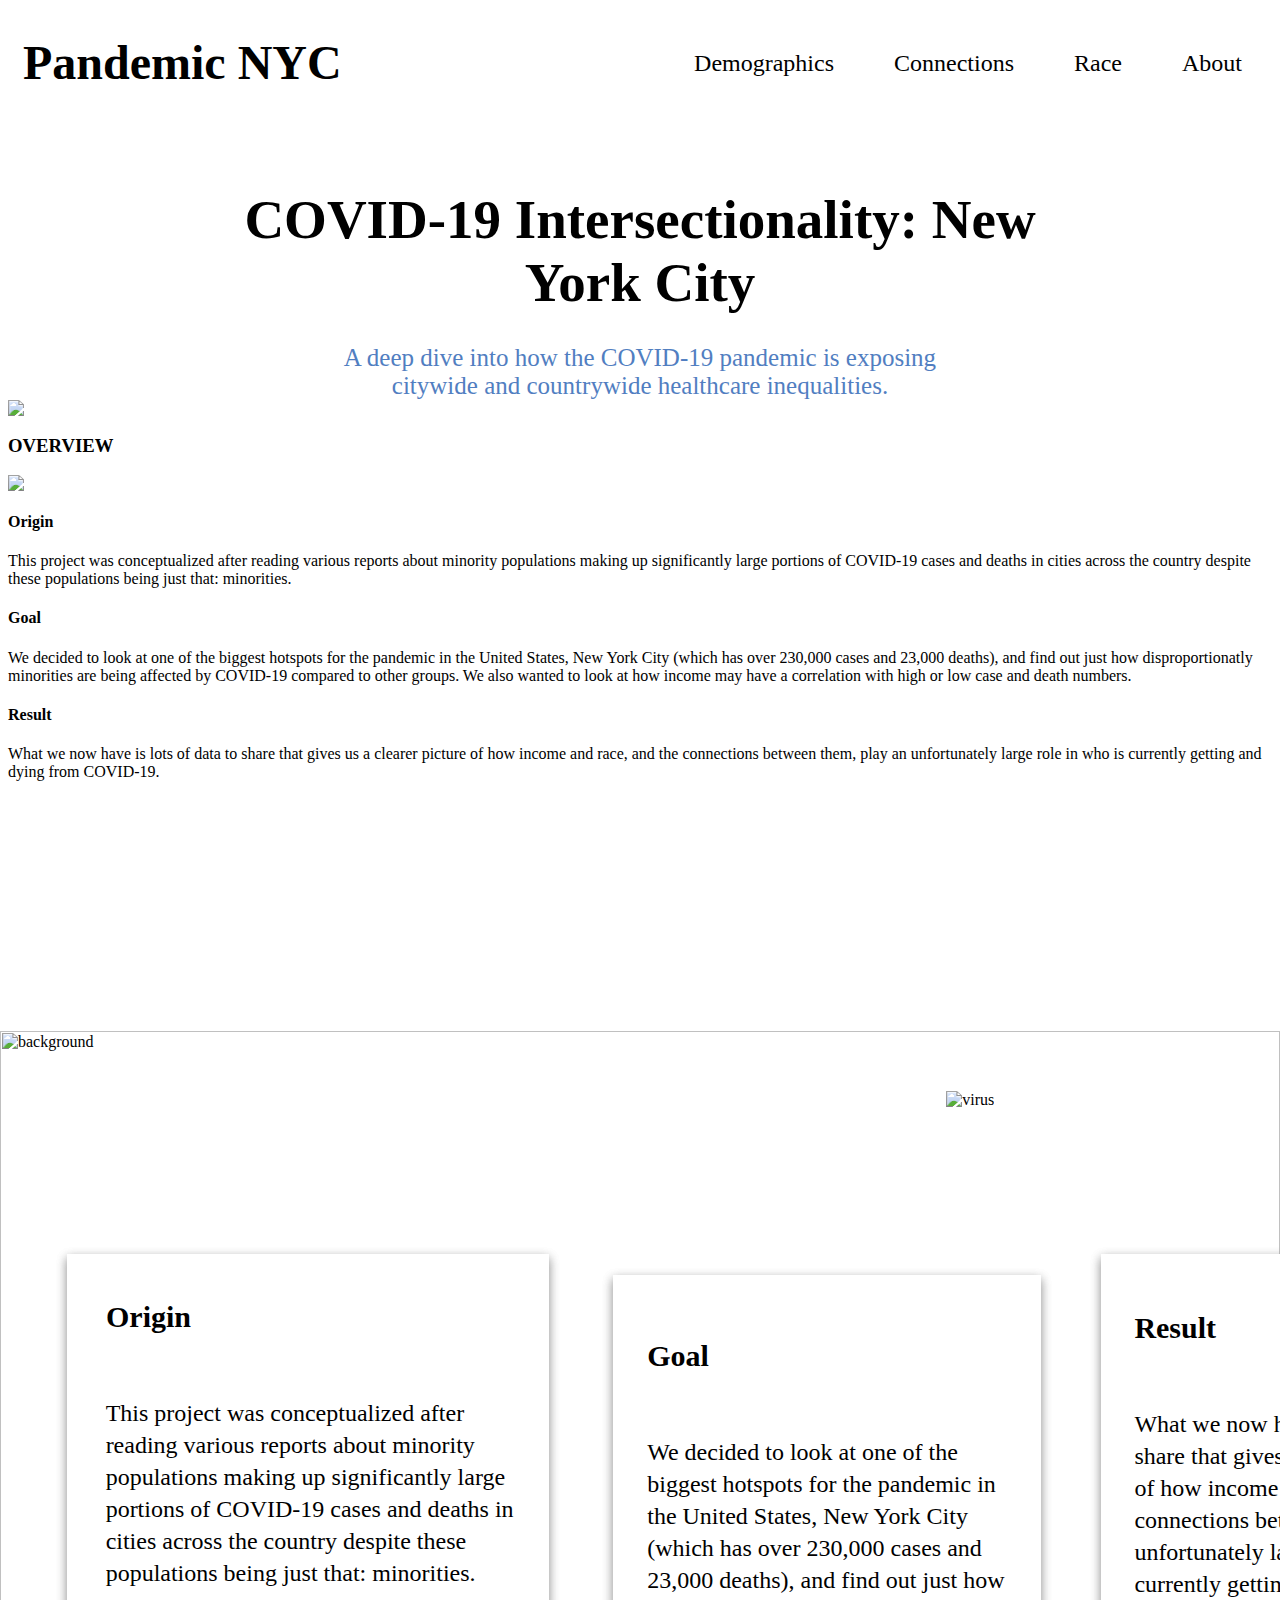
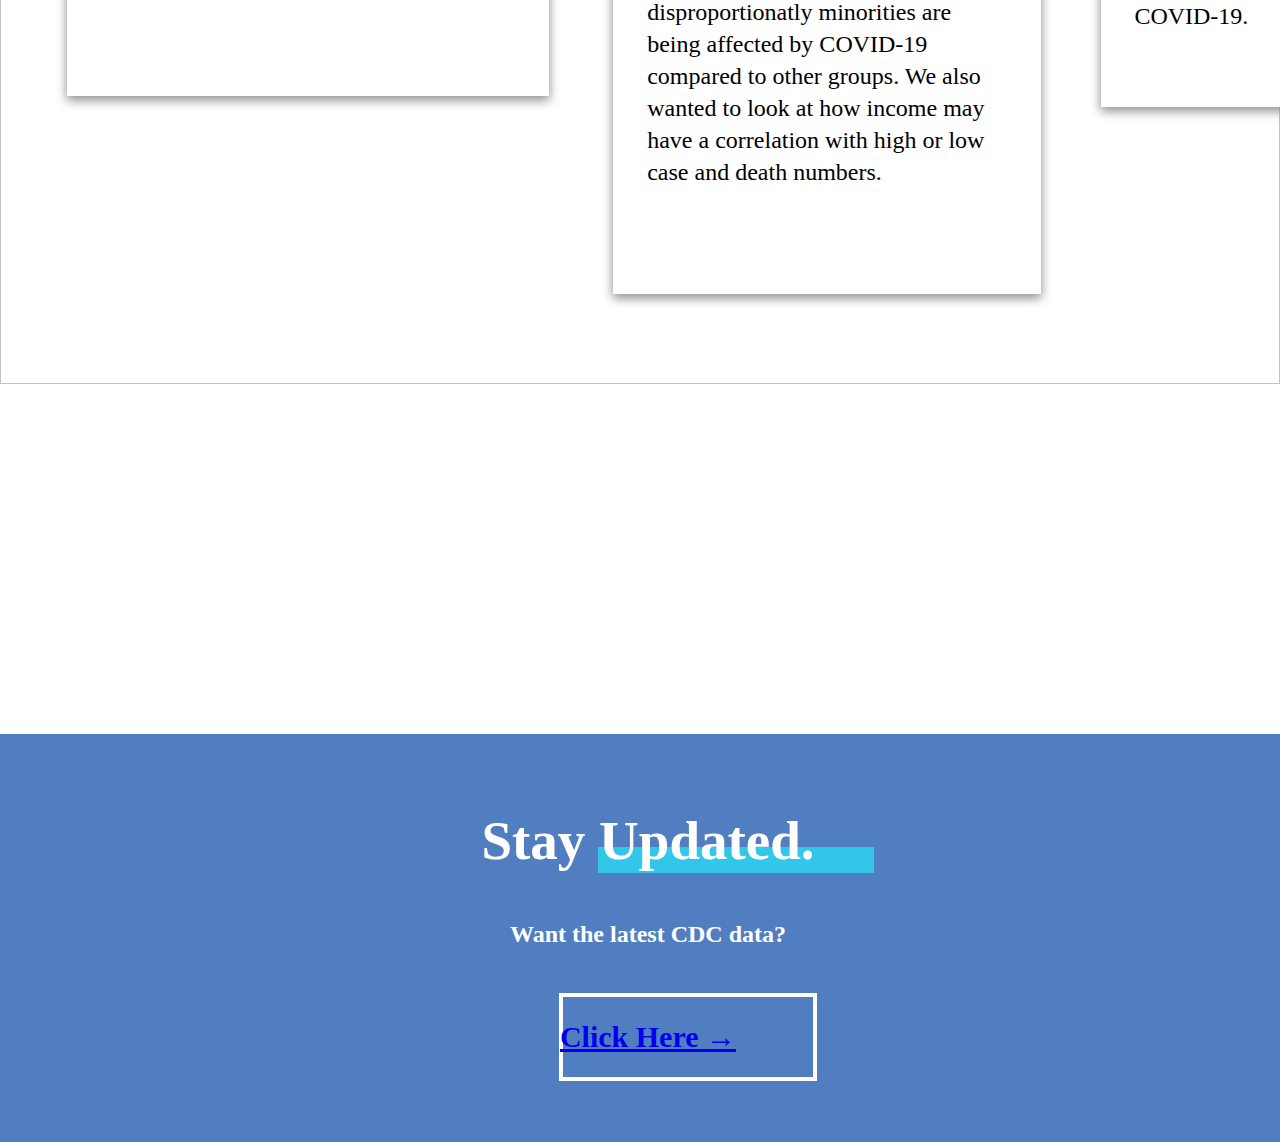
==== commit a9264831: "image change" ====
--- a/index.html
+++ b/index.html
@@ -21,8 +21,7 @@
 
 <main class="info">
   <link rel="stylesheet" type="text/css" href="main.css" />
-  <!-- <img src="image 3.png" alt="background" style="width: 100%;" height= "953px">
-  -->
+  <img src="image 3.png" class="background">
   <section class="overview">
     <h3>OVERVIEW</h3>
     <img src="Virus.png">
--- a/main.css
+++ b/main.css
@@ -62,20 +62,6 @@
 background: #82DEF2;
 }
 
-title2 {
-position: absolute;
-width: 100%;
-height: 83px;
-top: 350px;
-text-align: center;
-font-family: Futura;
-font-style: normal;
-font-weight: bold;
-font-size: 55px;
-line-height: 73px;
-color: #000000;
-}
-
 rectangle2 {
   position: absolute;
 width: 276px;
--- a/main.css
+++ b/main.css
@@ -62,20 +62,6 @@
 background: #82DEF2;
 }
 
-title2 {
-position: absolute;
-width: 100%;
-height: 83px;
-top: 350px;
-text-align: center;
-font-family: Futura;
-font-style: normal;
-font-weight: bold;
-font-size: 55px;
-line-height: 73px;
-color: #000000;
-}
-
 rectangle2 {
   position: absolute;
 width: 276px;
--- a/main.css
+++ b/main.css
@@ -62,20 +62,6 @@
 background: #82DEF2;
 }
 
-title2 {
-position: absolute;
-width: 100%;
-height: 83px;
-top: 350px;
-text-align: center;
-font-family: Futura;
-font-style: normal;
-font-weight: bold;
-font-size: 55px;
-line-height: 73px;
-color: #000000;
-}
-
 rectangle2 {
   position: absolute;
 width: 276px;
--- a/main.css
+++ b/main.css
@@ -62,20 +62,6 @@
 background: #82DEF2;
 }
 
-title2 {
-position: absolute;
-width: 100%;
-height: 83px;
-top: 350px;
-text-align: center;
-font-family: Futura;
-font-style: normal;
-font-weight: bold;
-font-size: 55px;
-line-height: 73px;
-color: #000000;
-}
-
 rectangle2 {
   position: absolute;
 width: 276px;
--- a/main.css
+++ b/main.css
@@ -62,20 +62,6 @@
 background: #82DEF2;
 }
 
-title2 {
-position: absolute;
-width: 100%;
-height: 83px;
-top: 350px;
-text-align: center;
-font-family: Futura;
-font-style: normal;
-font-weight: bold;
-font-size: 55px;
-line-height: 73px;
-color: #000000;
-}
-
 rectangle2 {
   position: absolute;
 width: 276px;
--- a/main.css
+++ b/main.css
@@ -62,20 +62,6 @@
 background: #82DEF2;
 }
 
-title2 {
-position: absolute;
-width: 100%;
-height: 83px;
-top: 350px;
-text-align: center;
-font-family: Futura;
-font-style: normal;
-font-weight: bold;
-font-size: 55px;
-line-height: 73px;
-color: #000000;
-}
-
 rectangle2 {
   position: absolute;
 width: 276px;
--- a/main.css
+++ b/main.css
@@ -62,20 +62,6 @@
 background: #82DEF2;
 }
 
-title2 {
-position: absolute;
-width: 100%;
-height: 83px;
-top: 350px;
-text-align: center;
-font-family: Futura;
-font-style: normal;
-font-weight: bold;
-font-size: 55px;
-line-height: 73px;
-color: #000000;
-}
-
 rectangle2 {
   position: absolute;
 width: 276px;
--- a/main.css
+++ b/main.css
@@ -62,20 +62,6 @@
 background: #82DEF2;
 }
 
-title2 {
-position: absolute;
-width: 100%;
-height: 83px;
-top: 350px;
-text-align: center;
-font-family: Futura;
-font-style: normal;
-font-weight: bold;
-font-size: 55px;
-line-height: 73px;
-color: #000000;
-}
-
 rectangle2 {
   position: absolute;
 width: 276px;
--- a/main.css
+++ b/main.css
@@ -62,20 +62,6 @@
 background: #82DEF2;
 }
 
-title2 {
-position: absolute;
-width: 100%;
-height: 83px;
-top: 350px;
-text-align: center;
-font-family: Futura;
-font-style: normal;
-font-weight: bold;
-font-size: 55px;
-line-height: 73px;
-color: #000000;
-}
-
 rectangle2 {
   position: absolute;
 width: 276px;
--- a/main.css
+++ b/main.css
@@ -62,20 +62,6 @@
 background: #82DEF2;
 }
 
-title2 {
-position: absolute;
-width: 100%;
-height: 83px;
-top: 350px;
-text-align: center;
-font-family: Futura;
-font-style: normal;
-font-weight: bold;
-font-size: 55px;
-line-height: 73px;
-color: #000000;
-}
-
 rectangle2 {
   position: absolute;
 width: 276px;
--- a/main.css
+++ b/main.css
@@ -62,20 +62,6 @@
 background: #82DEF2;
 }
 
-title2 {
-position: absolute;
-width: 100%;
-height: 83px;
-top: 350px;
-text-align: center;
-font-family: Futura;
-font-style: normal;
-font-weight: bold;
-font-size: 55px;
-line-height: 73px;
-color: #000000;
-}
-
 rectangle2 {
   position: absolute;
 width: 276px;
--- a/main.css
+++ b/main.css
@@ -62,20 +62,6 @@
 background: #82DEF2;
 }
 
-title2 {
-position: absolute;
-width: 100%;
-height: 83px;
-top: 350px;
-text-align: center;
-font-family: Futura;
-font-style: normal;
-font-weight: bold;
-font-size: 55px;
-line-height: 73px;
-color: #000000;
-}
-
 rectangle2 {
   position: absolute;
 width: 276px;
--- a/main.css
+++ b/main.css
@@ -62,20 +62,6 @@
 background: #82DEF2;
 }
 
-title2 {
-position: absolute;
-width: 100%;
-height: 83px;
-top: 350px;
-text-align: center;
-font-family: Futura;
-font-style: normal;
-font-weight: bold;
-font-size: 55px;
-line-height: 73px;
-color: #000000;
-}
-
 rectangle2 {
   position: absolute;
 width: 276px;
--- a/main.css
+++ b/main.css
@@ -62,20 +62,6 @@
 background: #82DEF2;
 }
 
-title2 {
-position: absolute;
-width: 100%;
-height: 83px;
-top: 350px;
-text-align: center;
-font-family: Futura;
-font-style: normal;
-font-weight: bold;
-font-size: 55px;
-line-height: 73px;
-color: #000000;
-}
-
 rectangle2 {
   position: absolute;
 width: 276px;
--- a/main.css
+++ b/main.css
@@ -62,20 +62,6 @@
 background: #82DEF2;
 }
 
-title2 {
-position: absolute;
-width: 100%;
-height: 83px;
-top: 350px;
-text-align: center;
-font-family: Futura;
-font-style: normal;
-font-weight: bold;
-font-size: 55px;
-line-height: 73px;
-color: #000000;
-}
-
 rectangle2 {
   position: absolute;
 width: 276px;
--- a/main.css
+++ b/main.css
@@ -62,20 +62,6 @@
 background: #82DEF2;
 }
 
-title2 {
-position: absolute;
-width: 100%;
-height: 83px;
-top: 350px;
-text-align: center;
-font-family: Futura;
-font-style: normal;
-font-weight: bold;
-font-size: 55px;
-line-height: 73px;
-color: #000000;
-}
-
 rectangle2 {
   position: absolute;
 width: 276px;
--- a/main.css
+++ b/main.css
@@ -62,20 +62,6 @@
 background: #82DEF2;
 }
 
-title2 {
-position: absolute;
-width: 100%;
-height: 83px;
-top: 350px;
-text-align: center;
-font-family: Futura;
-font-style: normal;
-font-weight: bold;
-font-size: 55px;
-line-height: 73px;
-color: #000000;
-}
-
 rectangle2 {
   position: absolute;
 width: 276px;
--- a/main.css
+++ b/main.css
@@ -62,20 +62,6 @@
 background: #82DEF2;
 }
 
-title2 {
-position: absolute;
-width: 100%;
-height: 83px;
-top: 350px;
-text-align: center;
-font-family: Futura;
-font-style: normal;
-font-weight: bold;
-font-size: 55px;
-line-height: 73px;
-color: #000000;
-}
-
 rectangle2 {
   position: absolute;
 width: 276px;
